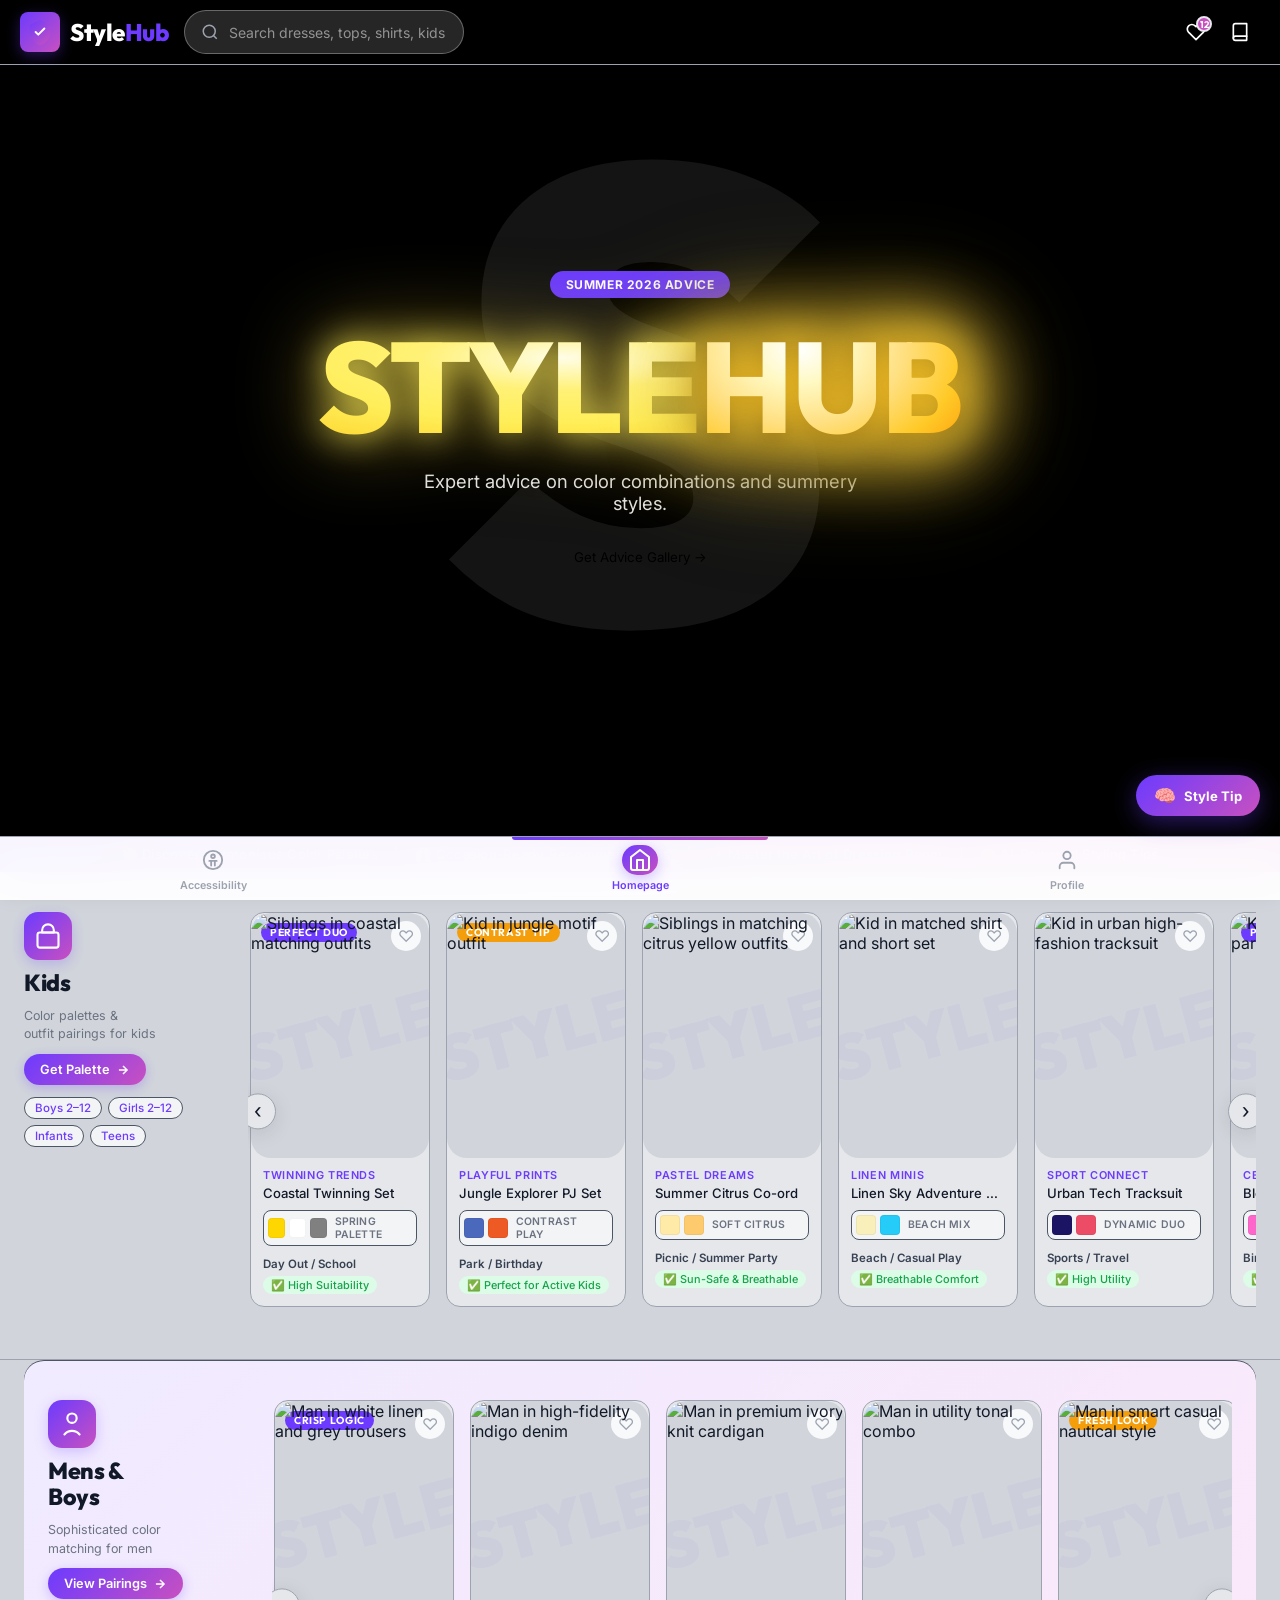
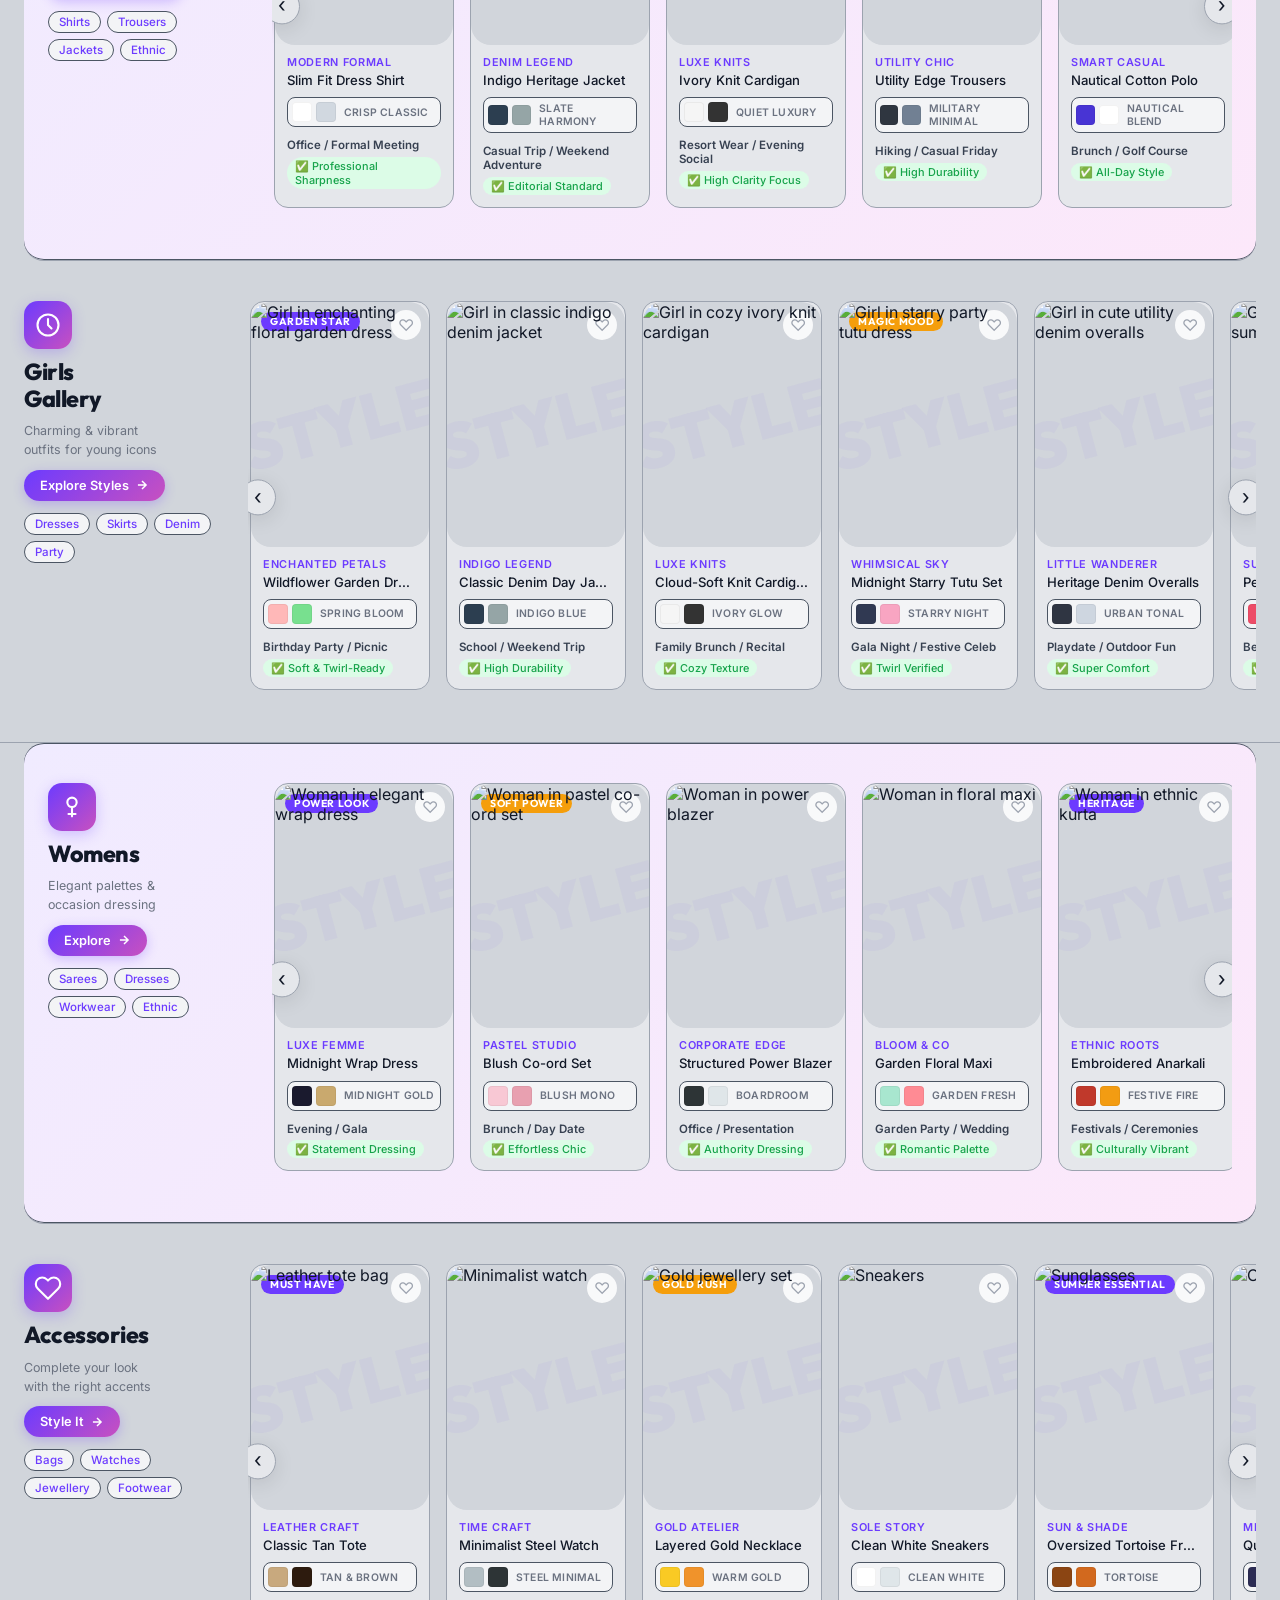
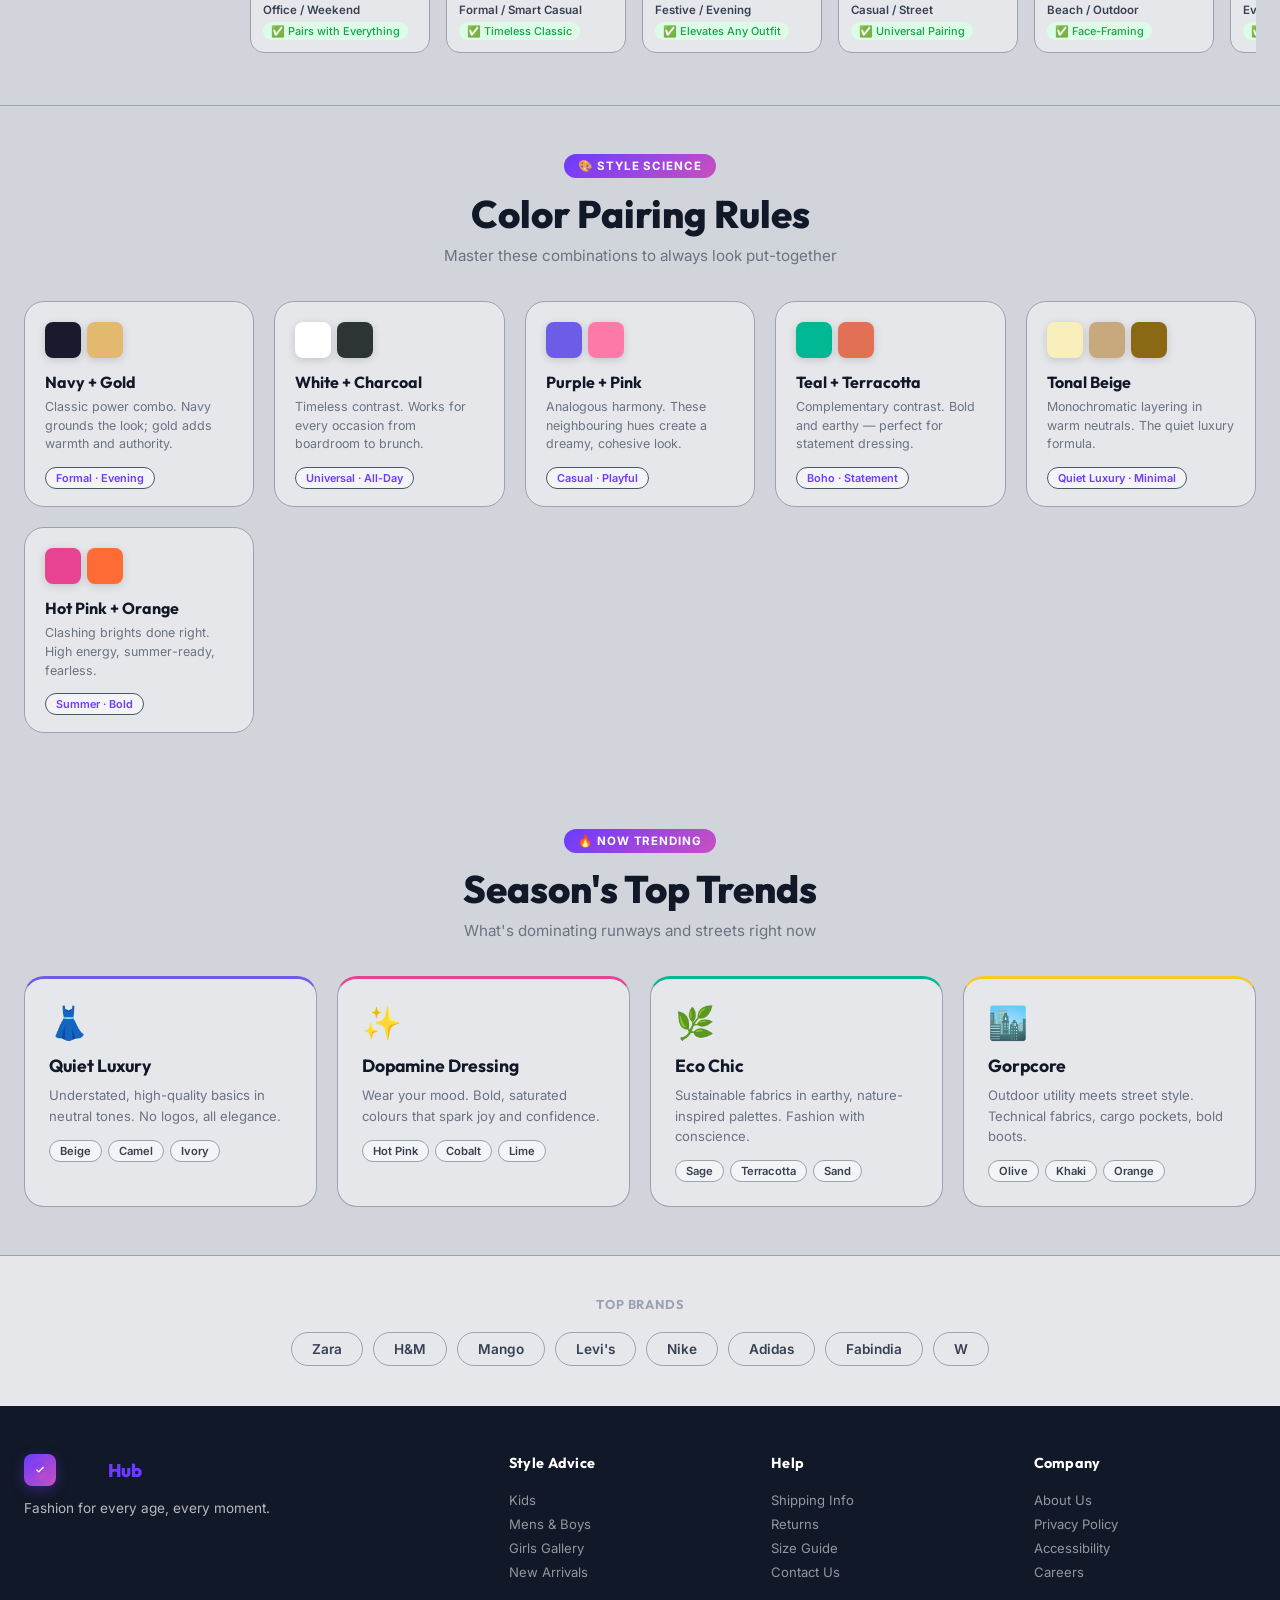
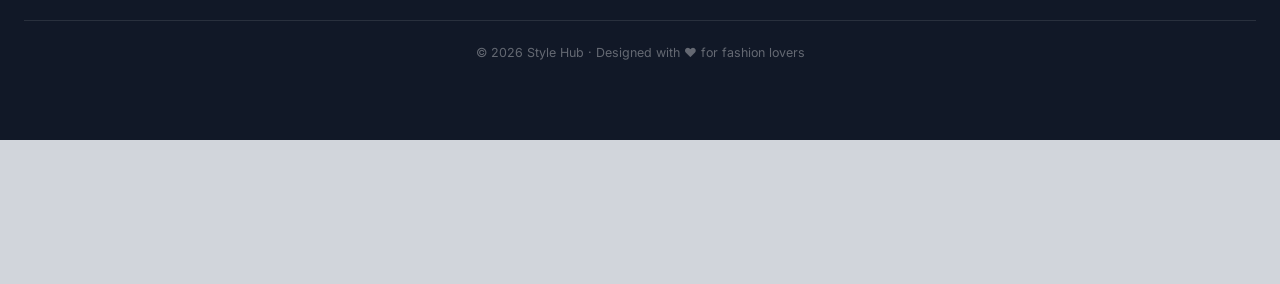
==== index.html @ 870b510b "🚀 StyleHub — Aavishkar 2026 Hackathon Submission" ====
<!DOCTYPE html>
<html lang="en">

<head>
  <meta charset="UTF-8" />
  <meta name="viewport" content="width=device-width, initial-scale=1.0" />
  <title>Style Hub — Your AI Fashion Stylist</title>
  <meta name="description"
    content="Get expert fashion advice on color combinations and outfit suitability for every occasion. Master your style with Style Hub." />
  <link rel="preconnect" href="https://fonts.googleapis.com" />
  <link rel="preconnect" href="https://fonts.gstatic.com" crossorigin />
  <link
    href="https://fonts.googleapis.com/css2?family=Outfit:wght@300;400;500;600;700;800&family=Inter:wght@300;400;500;600&family=Playfair+Display:ital,wght@0,700;0,900;1,700&family=Roboto:wght@400;700;900&display=swap"
    rel="stylesheet" />
  <link rel="stylesheet" href="style.css" />
</head>

<body>
  <!-- ══════════════════ SPLASH SCREEN ══════════════════ -->
  <div id="splash-screen">
    <!-- Particle canvas -->
    <canvas id="splash-canvas"></canvas>

    <!-- Ambient orbs -->
    <div class="splash-orb splash-orb-1"></div>
    <div class="splash-orb splash-orb-2"></div>
    <div class="splash-orb splash-orb-3"></div>

    <!-- Horizontal light streak -->
    <div class="splash-streak"></div>

    <!-- Core content -->
    <div class="splash-content">
      <!-- Logo word mark — bubble letters -->
      <div class="splash-logo-wrap" id="splash-logo-wrap">
        <h1 class="splash-logo-text">
          <span class="bubble-letter bl-s">s</span><span class="bubble-letter bl-t">t</span><span class="bubble-letter bl-y">y</span><span class="bubble-letter bl-l">l</span><span class="bubble-letter bl-e">e</span><span class="bubble-gap"></span><span class="bubble-letter bl-h">h</span><span class="bubble-letter bl-u">u</span><span class="bubble-letter bl-b2">b</span>
        </h1>
      </div>

      <!-- Divider line -->
      <div class="splash-divider" id="splash-divider"></div>

      <!-- Tagline -->
      <p class="splash-tagline" id="splash-tagline">Your AI Fashion Stylist</p>
    </div>

    <!-- Bottom progress bar -->
    <div class="splash-progress"><div class="splash-progress-fill" id="splash-progress-fill"></div></div>
  </div>

  <!-- ══════════════════ AUTH SCREEN ══════════════════ -->
  <div id="auth-screen">
    <div class="auth-bg-orb auth-orb-1"></div>
    <div class="auth-bg-orb auth-orb-2"></div>
    <div class="auth-card">
      <div class="auth-logo">
        <div class="logo-icon">
          <svg width="22" height="22" viewBox="0 0 32 32" fill="none">
            <path d="M16 2L4 8v8c0 7 5.2 13.5 12 15.5C22.8 29.5 28 23 28 16V8L16 2z" fill="url(#authLogoGrad)"/>
            <path d="M11 16l3 3 7-7" stroke="#fff" stroke-width="2.2" stroke-linecap="round" stroke-linejoin="round"/>
            <defs>
              <linearGradient id="authLogoGrad" x1="4" y1="2" x2="28" y2="30" gradientUnits="userSpaceOnUse">
                <stop stop-color="#6C3BFF"/><stop offset="1" stop-color="#C850C0"/>
              </linearGradient>
            </defs>
          </svg>
        </div>
        <span class="logo-text">Style<span class="logo-accent">Hub</span></span>
      </div>
      <p class="auth-sub">Your AI Fashion Stylist</p>

      <!-- Tabs -->
      <div class="auth-tabs">
        <button class="auth-tab active" id="tab-login" onclick="switchAuthTab('login')">Login</button>
        <button class="auth-tab" id="tab-signup" onclick="switchAuthTab('signup')">Sign Up</button>
      </div>

      <!-- Login Form -->
      <form class="auth-form" id="form-login" onsubmit="handleLogin(event)">
        <div class="auth-field">
          <label>Email</label>
          <input type="email" id="login-email" placeholder="you@example.com" required autocomplete="email"/>
        </div>
        <div class="auth-field">
          <label>Password</label>
          <input type="password" id="login-password" placeholder="••••••••" required autocomplete="current-password"/>
        </div>
        <p class="auth-error" id="login-error"></p>
        <button type="submit" class="auth-btn">Login</button>
      </form>

      <!-- Sign Up Form -->
      <form class="auth-form auth-form-hidden" id="form-signup" onsubmit="handleSignup(event)">
        <div class="auth-field">
          <label>Name</label>
          <input type="text" id="signup-name" placeholder="Your name" required autocomplete="name"/>
        </div>
        <div class="auth-field">
          <label>Email</label>
          <input type="email" id="signup-email" placeholder="you@example.com" required autocomplete="email"/>
        </div>
        <div class="auth-field">
          <label>Password</label>
          <input type="password" id="signup-password" placeholder="Min 6 characters" required autocomplete="new-password"/>
        </div>
        <p class="auth-error" id="signup-error"></p>
        <button type="submit" class="auth-btn">Create Account</button>
      </form>
    </div>
  </div>

  <!-- ══════════════════ HEADER ══════════════════ -->
  <header class="header" id="header">
    <div class="header-inner">

      <!-- Logo -->
      <a href="#" class="logo" id="logo-link">
        <div class="logo-icon">
          <svg width="28" height="28" viewBox="0 0 32 32" fill="none">
            <path d="M16 2L4 8v8c0 7 5.2 13.5 12 15.5C22.8 29.5 28 23 28 16V8L16 2z" fill="url(#logoGrad)" />
            <path d="M11 16l3 3 7-7" stroke="#fff" stroke-width="2.2" stroke-linecap="round" stroke-linejoin="round" />
            <defs>
              <linearGradient id="logoGrad" x1="4" y1="2" x2="28" y2="30" gradientUnits="userSpaceOnUse">
                <stop stop-color="#6C3BFF" />
                <stop offset="1" stop-color="#C850C0" />
              </linearGradient>
            </defs>
          </svg>
        </div>
        <span class="logo-text">Style<span class="logo-accent">Hub</span></span>
      </a>

      <!-- Search Bar -->
      <div class="search-wrap" id="search-wrap">
        <div class="search-bar">
          <svg class="search-icon" width="18" height="18" viewBox="0 0 24 24" fill="none" stroke="currentColor"
            stroke-width="2">
            <circle cx="11" cy="11" r="8" />
            <path d="M21 21l-4.35-4.35" />
          </svg>
          <input type="text" id="search-input" class="search-input"
            placeholder="Search dresses, tops, shirts, kids wear…" autocomplete="off" />
          <button class="search-clear" id="search-clear" aria-label="Clear search">×</button>
        </div>
      </div>

      <!-- Header Right Actions -->
      <div class="header-actions">
        <button class="action-btn" aria-label="Saved Styles" title="Saved Styles">
          <svg width="20" height="20" viewBox="0 0 24 24" fill="none" stroke="currentColor" stroke-width="2"
            stroke-linecap="round" stroke-linejoin="round">
            <path
              d="M20.84 4.61a5.5 5.5 0 00-7.78 0L12 5.67l-1.06-1.06a5.5 5.5 0 00-7.78 7.78l1.06 1.06L12 21.23l7.78-7.78 1.06-1.06a5.5 5.5 0 000-7.78z" />
          </svg>
          <span class="badge">12</span>
        </button>
        <button class="action-btn" aria-label="Style Guide" title="Style Guide">
          <svg width="20" height="20" viewBox="0 0 24 24" fill="none" stroke="currentColor" stroke-width="2"
            stroke-linecap="round" stroke-linejoin="round">
            <path d="M4 19.5A2.5 2.5 0 0 1 6.5 17H20" />
            <path d="M6.5 2H20v20H6.5A2.5 2.5 0 0 1 4 19.5v-15A2.5 2.5 0 0 1 6.5 2z" />
          </svg>
        </button>
        <button class="hamburger" id="hamburger" aria-label="Menu">
          <span></span><span></span><span></span>
        </button>
      </div>
    </div>

    <!-- Mobile Menu -->
    <nav class="mobile-menu" id="mobile-menu">
      <!-- Nav items removed per request -->
    </nav>

    <!-- Desktop Nav -->
    <nav class="desktop-nav">
    </nav>
  </header>

  <!-- ══════════════════ MAIN ══════════════════ -->
  <main class="main">

    <!-- ─── SUMMER VIBE HERO (IMAGE + OVERLAY TYPOGRAPHY) ─── -->
    <section class="hero-summer">
      <div class="hero-summer-bg"></div>
      <div class="hero-alphabet-overlay">S</div>

      <div class="hero-summer-content">
        <span class="hero-tag-summer">Summer 2026 Advice</span>
        <h1 class="hero-title">STYLE<span class="hero-title-hub">HUB</span></h1>
        <p class="hero-sub">Expert advice on color combinations and summery styles.</p>
        <div class="hero-btns-centered">
          <button class="btn-primary"
            onclick="document.getElementById('kids-row').scrollIntoView({behavior:'smooth'})">Get Advice</button>
          <button class="btn-outline"
            onclick="document.getElementById('womens-row').scrollIntoView({behavior:'smooth'})">Gallery →</button>
        </div>
      </div>
    </section>

    <!-- ─── PROMO STRIP ─── -->
    <div class="promo-strip">
      <span>🎨 Discover Harmonious Color Palettes</span>
      <span class="strip-sep">|</span>
      <span>👔 Occasion-Ready Recommendations</span>
      <span class="strip-sep">|</span>
      <span>✨ Master the Art of Dressing Room</span>
      <span class="strip-sep">|</span>
      <span>🧠 AI-Powered Styling Tips</span>
    </div>

    <!-- ══════════════════════════════════════
         ROW 1 — KIDS
    ═══════════════════════════════════════ -->
    <section class="category-row" id="kids-row">
      <div class="category-label-col">
        <div class="cat-icon">
          <svg width="28" height="28" viewBox="0 0 24 24" fill="none" stroke="currentColor" stroke-width="1.8"
            stroke-linecap="round" stroke-linejoin="round">
            <path d="M12 2a5 5 0 015 5v2H7V7a5 5 0 015-5z" />
            <rect x="3" y="9" width="18" height="13" rx="2" />
          </svg>
        </div>
        <h2 class="cat-name">Kids</h2>
        <p class="cat-desc">Color palettes &amp;<br />outfit pairings for kids</p>
        <button class="cat-cta-btn" id="kids-cat-btn">Get Palette
          <svg width="14" height="14" viewBox="0 0 24 24" fill="none" stroke="currentColor" stroke-width="2.5">
            <path d="M5 12h14M12 5l7 7-7 7" />
          </svg>
        </button>
        <div class="cat-sub-links">
          <span class="sub-chip">Boys 2–12</span>
          <span class="sub-chip">Girls 2–12</span>
          <span class="sub-chip">Infants</span>
          <span class="sub-chip">Teens</span>
        </div>
      </div>

      <div class="product-scroll-wrap">
        <button class="scroll-arrow left" onclick="scrollRow('kids-scroll',-1)" aria-label="Scroll left">‹</button>
        <div class="product-scroll" id="kids-scroll">

          <article class="product-card">
            <div class="prod-img-wrap ken-burns">
              <img src="https://www.sheknows.com/wp-content/uploads/2023/09/Screen-Shot-2023-09-21-at-2.42.38-PM.png?w=1440"
                alt="Siblings in coastal matching outfits" loading="lazy" />
              <span class="prod-tag new">Perfect Duo</span>
              <button class="prod-wish" aria-label="Add to wishlist">♡</button>
            </div>
            <div class="prod-info">
              <p class="prod-brand">Twinning Trends</p>
              <p class="prod-name">Coastal Twinning Set</p>
              <div class="prod-styling">
                <div class="palette-mood">
                  <span class="color-block" style="background: #FFD700;"></span>
                  <span class="color-block" style="background: #FFFFFF;"></span>
                  <span class="color-block" style="background: #808080;"></span>
                  <span class="palette-label">Spring Palette</span>
                </div>
                <p class="style-occasion">Day Out / School</p>
                <div class="style-suitability">✅ High Suitability</div>
              </div>
            </div>
          </article>

          <article class="product-card">
            <div class="prod-img-wrap ken-burns">
              <img src="https://www.fancydresswale.com/cdn/shop/products/Newborn-Toddler-Kids-Monkey-Printed-Baby-Boys-Clothing-Set-Long-Sleeve-Tops-Pants-Little-Kids-All-season-Outfits_-Brown-fancydresswale.com-53415029.jpg?v=1753687562"
                alt="Kid in jungle motif outfit" loading="lazy" />
              <span class="prod-tag trending">Contrast Tip</span>
              <button class="prod-wish" aria-label="Add to wishlist">♡</button>
            </div>
            <div class="prod-info">
              <p class="prod-brand">Playful Prints</p>
              <p class="prod-name">Jungle Explorer PJ Set</p>
              <div class="prod-styling">
                <div class="palette-mood">
                  <span class="color-block" style="background: #4A69BD;"></span>
                  <span class="color-block" style="background: #EE5A24;"></span>
                  <span class="palette-label">Contrast Play</span>
                </div>
                <p class="style-occasion">Park / Birthday</p>
                <div class="style-suitability">✅ Perfect for Active Kids</div>
              </div>
            </div>
          </article>

          <article class="product-card">
            <div class="prod-img-wrap ken-burns">
              <img src="https://images.unsplash.com/photo-1621454523226-eb4f39255651?w=800&q=80"
                alt="Siblings in matching citrus yellow outfits" loading="lazy" />
              <button class="prod-wish" aria-label="Add to wishlist">♡</button>
            </div>
            <div class="prod-info">
              <p class="prod-brand">Pastel Dreams</p>
              <p class="prod-name">Summer Citrus Co-ord</p>
              <div class="prod-styling">
                <div class="palette-mood">
                  <span class="color-block" style="background: #FFEAA7;"></span>
                  <span class="color-block" style="background: #FDCB6E;"></span>
                  <span class="palette-label">Soft Citrus</span>
                </div>
                <p class="style-occasion">Picnic / Summer Party</p>
                <div class="style-suitability">✅ Sun-Safe & Breathable</div>
              </div>
            </div>
          </article>

          <article class="product-card">
            <div class="prod-img-wrap ken-burns">
              <img src="https://encrypted-tbn0.gstatic.com/images?q=tbn:ANd9GcSGRY42jsZh0AoTqmy7X_6IUG_DXR3Z_S-mxw&s"
                alt="Kid in matched shirt and short set" loading="lazy" />
              <button class="prod-wish" aria-label="Add to wishlist">♡</button>
            </div>
            <div class="prod-info">
              <p class="prod-brand">Linen Minis</p>
              <p class="prod-name">Linen Sky Adventure Set</p>
              <div class="prod-styling">
                <div class="palette-mood">
                  <span class="color-block" style="background: #F8EFBA;"></span>
                  <span class="color-block" style="background: #25CCF7;"></span>
                  <span class="palette-label">Beach Mix</span>
                </div>
                <p class="style-occasion">Beach / Casual Play</p>
                <div class="style-suitability">✅ Breathable Comfort</div>
              </div>
            </div>
          </article>

          <article class="product-card">
            <div class="prod-img-wrap ken-burns">
              <img src="https://encrypted-tbn0.gstatic.com/images?q=tbn:ANd9GcRWPomUWhmBD7MCyxGW8ry_BBJBehf5or08Zg&s"
                alt="Kid in urban high-fashion tracksuit" loading="lazy" />
              <button class="prod-wish" aria-label="Add to wishlist">♡</button>
            </div>
            <div class="prod-info">
              <p class="prod-brand">Sport Connect</p>
              <p class="prod-name">Urban Tech Tracksuit</p>
              <div class="prod-styling">
                <div class="palette-mood">
                  <span class="color-block" style="background: #1B1464;"></span>
                  <span class="color-block" style="background: #ED4C67;"></span>
                  <span class="palette-label">Dynamic Duo</span>
                </div>
                <p class="style-occasion">Sports / Travel</p>
                <div class="style-suitability">✅ High Utility</div>
              </div>
            </div>
          </article>

          <article class="product-card">
            <div class="prod-img-wrap ken-burns">
              <img src="https://images.unsplash.com/photo-1518831959646-742c3a14ebf7?w=400&q=80"
                alt="Kid in fancy pink party dress" loading="lazy" />
              <span class="prod-tag new">Palette Belle</span>
              <button class="prod-wish" aria-label="Add to wishlist">♡</button>
            </div>
            <div class="prod-info">
              <p class="prod-brand">Celebration Sets</p>
              <p class="prod-name">Blossom Gala Festive Set</p>
              <div class="prod-styling">
                <div class="palette-mood">
                  <span class="color-block" style="background: #FF66CC;"></span>
                  <span class="color-block" style="background: #FFCCFF;"></span>
                  <span class="palette-label">Fairy Tone</span>
                </div>
                <p class="style-occasion">Birthday Party</p>
                <div class="style-suitability">✅ Elegant Choice</div>
              </div>
            </div>
          </article>

        </div>
        <button class="scroll-arrow right" onclick="scrollRow('kids-scroll',1)" aria-label="Scroll right">›</button>
      </div>
    </section>

    <!-- ══════════════════════════════════════
         ROW 2 — MENS & BOYS
    ═══════════════════════════════════════ -->
    <section class="category-row alt-row" id="mens-row">
      <div class="category-label-col">
        <div class="cat-icon">
          <svg width="28" height="28" viewBox="0 0 24 24" fill="none" stroke="currentColor" stroke-width="1.8"
            stroke-linecap="round" stroke-linejoin="round">
            <circle cx="12" cy="7" r="4" />
            <path d="M5.5 21a8.38 8.38 0 0113 0" />
          </svg>
        </div>
        <h2 class="cat-name">Mens &amp;<br />Boys</h2>
        <p class="cat-desc">Sophisticated color<br />matching for men</p>
        <button class="cat-cta-btn" id="mens-cat-btn">View Pairings
          <svg width="14" height="14" viewBox="0 0 24 24" fill="none" stroke="currentColor" stroke-width="2.5">
            <path d="M5 12h14M12 5l7 7-7 7" />
          </svg>
        </button>
        <div class="cat-sub-links">
          <span class="sub-chip">Shirts</span>
          <span class="sub-chip">Trousers</span>
          <span class="sub-chip">Jackets</span>
          <span class="sub-chip">Ethnic</span>
        </div>
      </div>

      <div class="product-scroll-wrap">
        <button class="scroll-arrow left" onclick="scrollRow('mens-scroll',-1)" aria-label="Scroll left">‹</button>
        <div class="product-scroll" id="mens-scroll">

          <article class="product-card">
            <div class="prod-img-wrap ken-burns">
              <img src="https://images.unsplash.com/photo-1488161628813-04466f872be2?w=400&q=80"
                alt="Man in white linen and grey trousers" loading="lazy" />
              <span class="prod-tag new">Crisp Logic</span>
              <button class="prod-wish" aria-label="Add to wishlist">♡</button>
            </div>
            <div class="prod-info">
              <p class="prod-brand">Modern Formal</p>
              <p class="prod-name">Slim Fit Dress Shirt</p>
              <div class="prod-styling">
                <div class="palette-mood">
                  <span class="color-block" style="background: #FFFFFF;"></span>
                  <span class="color-block" style="background: #D1D8E0;"></span>
                  <span class="palette-label">Crisp Classic</span>
                </div>
                <p class="style-occasion">Office / Formal Meeting</p>
                <div class="style-suitability">✅ Professional Sharpness</div>
              </div>
            </div>
          </article>

          <article class="product-card">
            <div class="prod-img-wrap ken-burns">
              <img src="https://images.unsplash.com/photo-1516259762381-22954d7d3ad2?w=800&q=80"
                alt="Man in high-fidelity indigo denim" loading="lazy" />
              <button class="prod-wish" aria-label="Add to wishlist">♡</button>
            </div>
            <div class="prod-info">
              <p class="prod-brand">Denim Legend</p>
              <p class="prod-name">Indigo Heritage Jacket</p>
              <div class="prod-styling">
                <div class="palette-mood">
                  <span class="color-block" style="background: #2C3E50;"></span>
                  <span class="color-block" style="background: #95A5A6;"></span>
                  <span class="palette-label">Slate Harmony</span>
                </div>
                <p class="style-occasion">Casual Trip / Weekend Adventure</p>
                <div class="style-suitability">✅ Editorial Standard</div>
              </div>
            </div>
          </article>

          <article class="product-card">
            <div class="prod-img-wrap ken-burns">
              <img src="https://images.unsplash.com/photo-1617137984095-74e4e5e3613f?w=800&q=80"
                alt="Man in premium ivory knit cardigan" loading="lazy" />
              <button class="prod-wish" aria-label="Add to wishlist">♡</button>
            </div>
            <div class="prod-info">
              <p class="prod-brand">Luxe Knits</p>
              <p class="prod-name">Ivory Knit Cardigan</p>
              <div class="prod-styling">
                <div class="palette-mood">
                  <span class="color-block" style="background: #F5F5F5;"></span>
                  <span class="color-block" style="background: #333333;"></span>
                  <span class="palette-label">Quiet Luxury</span>
                </div>
                <p class="style-occasion">Resort Wear / Evening Social</p>
                <div class="style-suitability">✅ High Clarity Focus</div>
              </div>
            </div>
          </article>

          <article class="product-card">
            <div class="prod-img-wrap ken-burns">
              <img src="https://images.unsplash.com/photo-1552374196-1ab2a1c593e8?w=800&q=80"
                alt="Man in utility tonal combo" loading="lazy" />
              <button class="prod-wish" aria-label="Add to wishlist">♡</button>
            </div>
            <div class="prod-info">
              <p class="prod-brand">Utility Chic</p>
              <p class="prod-name">Utility Edge Trousers</p>
              <div class="prod-styling">
                <div class="palette-mood">
                  <span class="color-block" style="background: #2F3640;"></span>
                  <span class="color-block" style="background: #718093;"></span>
                  <span class="palette-label">Military Minimal</span>
                </div>
                <p class="style-occasion">Hiking / Casual Friday</p>
                <div class="style-suitability">✅ High Durability</div>
              </div>
            </div>
          </article>

          <article class="product-card">
            <div class="prod-img-wrap ken-burns">
              <img src="https://images.unsplash.com/photo-1506634572416-48cdfe530110?w=800&q=80"
                alt="Man in smart casual nautical style" loading="lazy" />
              <span class="prod-tag trending">Fresh Look</span>
              <button class="prod-wish" aria-label="Add to wishlist">♡</button>
            </div>
            <div class="prod-info">
              <p class="prod-brand">Smart Casual</p>
              <p class="prod-name">Nautical Cotton Polo</p>
              <div class="prod-styling">
                <div class="palette-mood">
                  <span class="color-block" style="background: #4834D4;"></span>
                  <span class="color-block" style="background: #FFFFFF;"></span>
                  <span class="palette-label">Nautical Blend</span>
                </div>
                <p class="style-occasion">Brunch / Golf Course</p>
                <div class="style-suitability">✅ All-Day Style</div>
              </div>
            </div>
          </article>

          <article class="product-card">
            <div class="prod-img-wrap ken-burns">
              <img src="https://images.unsplash.com/photo-1589310243389-96a5483213a8?w=800&q=80"
                alt="Man in ethnic heritage palette" loading="lazy" />
              <span class="prod-tag new">Heritage Fire</span>
              <button class="prod-wish" aria-label="Add to wishlist">♡</button>
            </div>
            <div class="prod-info">
              <p class="prod-brand">Heritage Style</p>
              <p class="prod-name">Heritage Mandarin Kurta</p>
              <div class="prod-styling">
                <div class="palette-mood">
                  <span class="color-block" style="background: #FFBE76;"></span>
                  <span class="color-block" style="background: #EA2027;"></span>
                  <span class="palette-label">Ethnic Fire</span>
                </div>
                <p class="style-occasion">Traditional Ceremony / Festivals</p>
                <div class="style-suitability">✅ Culturally Rich</div>
              </div>
            </div>
          </article>

        </div>
        <button class="scroll-arrow right" onclick="scrollRow('mens-scroll',1)" aria-label="Scroll right">›</button>
      </div>
    </section>

    <!-- ══════════════════════════════════════
         ROW 3 — GIRLS & WOMENS
    ═══════════════════════════════════════ -->
    <section class="category-row" id="girls-row">
      <div class="category-label-col">
        <div class="cat-icon">
          <svg width="28" height="28" viewBox="0 0 24 24" fill="none" stroke="currentColor" stroke-width="1.8"
            stroke-linecap="round" stroke-linejoin="round">
            <path d="M12 21a9 9 0 100-18 9 9 0 000 18z" />
            <path d="M12 7v5l3 3" />
          </svg>
        </div>
        <h2 class="cat-name">Girls<br />Gallery</h2>
        <p class="cat-desc">Charming &amp; vibrant<br />outfits for young icons</p>
        <button class="cat-cta-btn" id="girls-cat-btn">Explore Styles
          <svg width="14" height="14" viewBox="0 0 24 24" fill="none" stroke="currentColor" stroke-width="2.5">
            <path d="M5 12h14M12 5l7 7-7 7" />
          </svg>
        </button>
        <div class="cat-sub-links">
          <span class="sub-chip">Dresses</span>
          <span class="sub-chip">Skirts</span>
          <span class="sub-chip">Denim</span>
          <span class="sub-chip">Party</span>
        </div>
      </div>

      <div class="product-scroll-wrap">
        <button class="scroll-arrow left" onclick="scrollRow('girls-scroll',-1)" aria-label="Scroll left">‹</button>
        <div class="product-scroll" id="girls-scroll">

          <article class="product-card">
            <div class="prod-img-wrap ken-burns">
              <img src="https://images.unsplash.com/photo-1518831959646-742c3a14ebf7?w=800&q=80"
                alt="Girl in enchanting floral garden dress" loading="lazy" />
              <span class="prod-tag new">Garden Star</span>
              <button class="prod-wish" aria-label="Add to wishlist">♡</button>
            </div>
            <div class="prod-info">
              <p class="prod-brand">Enchanted Petals</p>
              <p class="prod-name">Wildflower Garden Dress</p>
              <div class="prod-styling">
                <div class="palette-mood">
                  <span class="color-block" style="background: #FFB8B8;"></span>
                  <span class="color-block" style="background: #78E08F;"></span>
                  <span class="palette-label">Spring Bloom</span>
                </div>
                <p class="style-occasion">Birthday Party / Picnic</p>
                <div class="style-suitability">✅ Soft & Twirl-Ready</div>
              </div>
            </div>
          </article>

          <article class="product-card">
            <div class="prod-img-wrap ken-burns">
              <img src="https://images.unsplash.com/photo-1471286174890-9c112ffca5b4?w=800&q=80"
                alt="Girl in classic indigo denim jacket" loading="lazy" />
              <button class="prod-wish" aria-label="Add to wishlist">♡</button>
            </div>
            <div class="prod-info">
              <p class="prod-brand">Indigo Legend</p>
              <p class="prod-name">Classic Denim Day Jacket</p>
              <div class="prod-styling">
                <div class="palette-mood">
                  <span class="color-block" style="background: #2C3E50;"></span>
                  <span class="color-block" style="background: #95A5A6;"></span>
                  <span class="palette-label">Indigo Blue</span>
                </div>
                <p class="style-occasion">School / Weekend Trip</p>
                <div class="style-suitability">✅ High Durability</div>
              </div>
            </div>
          </article>

          <article class="product-card">
            <div class="prod-img-wrap ken-burns">
              <img src="https://images.unsplash.com/photo-1515255384510-33005a96851f?w=800&q=80"
                alt="Girl in cozy ivory knit cardigan" loading="lazy" />
              <button class="prod-wish" aria-label="Add to wishlist">♡</button>
            </div>
            <div class="prod-info">
              <p class="prod-brand">Luxe Knits</p>
              <p class="prod-name">Cloud-Soft Knit Cardigan</p>
              <div class="prod-styling">
                <div class="palette-mood">
                  <span class="color-block" style="background: #F5F5F5;"></span>
                  <span class="color-block" style="background: #333333;"></span>
                  <span class="palette-label">Ivory Glow</span>
                </div>
                <p class="style-occasion">Family Brunch / Recital</p>
                <div class="style-suitability">✅ Cozy Texture</div>
              </div>
            </div>
          </article>

          <article class="product-card">
            <div class="prod-img-wrap ken-burns">
              <img src="https://images.unsplash.com/photo-1542385151-efd9000785a0?w=800&q=80"
                alt="Girl in starry party tutu dress" loading="lazy" />
              <span class="prod-tag trending">Magic Mood</span>
              <button class="prod-wish" aria-label="Add to wishlist">♡</button>
            </div>
            <div class="prod-info">
              <p class="prod-brand">Whimsical Sky</p>
              <p class="prod-name">Midnight Starry Tutu Set</p>
              <div class="prod-styling">
                <div class="palette-mood">
                  <span class="color-block" style="background: #303952;"></span>
                  <span class="color-block" style="background: #f8a5c2;"></span>
                  <span class="palette-label">Starry Night</span>
                </div>
                <p class="style-occasion">Gala Night / Festive Celeb</p>
                <div class="style-suitability">✅ Twirl Verified</div>
              </div>
            </div>
          </article>

          <article class="product-card">
            <div class="prod-img-wrap ken-burns">
              <img src="https://images.unsplash.com/photo-1503944583220-79d8926ad5e2?w=800&q=80"
                alt="Girl in cute utility denim overalls" loading="lazy" />
              <button class="prod-wish" aria-label="Add to wishlist">♡</button>
            </div>
            <div class="prod-info">
              <p class="prod-brand">Little Wanderer</p>
              <p class="prod-name">Heritage Denim Overalls</p>
              <div class="prod-styling">
                <div class="palette-mood">
                  <span class="color-block" style="background: #2f3542;"></span>
                  <span class="color-block" style="background: #ced6e0;"></span>
                  <span class="palette-label">Urban Tonal</span>
                </div>
                <p class="style-occasion">Playdate / Outdoor Fun</p>
                <div class="style-suitability">✅ Super Comfort</div>
              </div>
            </div>
          </article>

          <article class="product-card">
            <div class="prod-img-wrap ken-burns">
              <img src="https://images.unsplash.com/photo-1596462502278-27bfdc403348?w=800&q=80"
                alt="Girl in vibrant summer sunsuit" loading="lazy" />
              <button class="prod-wish" aria-label="Add to wishlist">♡</button>
            </div>
            <div class="prod-info">
              <p class="prod-brand">Summer Vibes</p>
              <p class="prod-name">Petal Pink Summer Duo</p>
              <div class="prod-styling">
                <div class="palette-mood">
                  <span class="color-block" style="background: #ED4C67;"></span>
                  <span class="color-block" style="background: #FFC312;"></span>
                  <span class="palette-label">Sunny Play</span>
                </div>
                <p class="style-occasion">Beach Trip / Summer Party</p>
                <div class="style-suitability">✅ Breathable Fabric</div>
              </div>
            </div>
          </article>

        </div>
        <button class="scroll-arrow right" onclick="scrollRow('girls-scroll',1)" aria-label="Scroll right">›</button>
      </div>
    </section>

    <!-- ══════════════════════════════════════
         ROW 4 — WOMENS
    ═══════════════════════════════════════ -->
    <section class="category-row alt-row" id="womens-row">
      <div class="category-label-col">
        <div class="cat-icon">
          <svg width="28" height="28" viewBox="0 0 24 24" fill="none" stroke="currentColor" stroke-width="1.8" stroke-linecap="round" stroke-linejoin="round">
            <circle cx="12" cy="8" r="4"/><path d="M12 12v8M9 18h6"/>
          </svg>
        </div>
        <h2 class="cat-name">Womens</h2>
        <p class="cat-desc">Elegant palettes &amp;<br />occasion dressing</p>
        <button class="cat-cta-btn" id="womens-cat-btn">Explore
          <svg width="14" height="14" viewBox="0 0 24 24" fill="none" stroke="currentColor" stroke-width="2.5"><path d="M5 12h14M12 5l7 7-7 7"/></svg>
        </button>
        <div class="cat-sub-links">
          <span class="sub-chip">Sarees</span>
          <span class="sub-chip">Dresses</span>
          <span class="sub-chip">Workwear</span>
          <span class="sub-chip">Ethnic</span>
        </div>
      </div>
      <div class="product-scroll-wrap">
        <button class="scroll-arrow left" onclick="scrollRow('womens-scroll',-1)">‹</button>
        <div class="product-scroll" id="womens-scroll">
          <article class="product-card">
            <div class="prod-img-wrap ken-burns">
              <img src="https://images.unsplash.com/photo-1515886657613-9f3515b0c78f?w=800&q=80" alt="Woman in elegant wrap dress" loading="lazy"/>
              <span class="prod-tag new">Power Look</span>
              <button class="prod-wish" aria-label="Add to wishlist">♡</button>
            </div>
            <div class="prod-info">
              <p class="prod-brand">Luxe Femme</p>
              <p class="prod-name">Midnight Wrap Dress</p>
              <div class="prod-styling">
                <div class="palette-mood">
                  <span class="color-block" style="background:#1a1a2e"></span>
                  <span class="color-block" style="background:#c9a96e"></span>
                  <span class="palette-label">Midnight Gold</span>
                </div>
                <p class="style-occasion">Evening / Gala</p>
                <div class="style-suitability">✅ Statement Dressing</div>
              </div>
            </div>
          </article>
          <article class="product-card">
            <div class="prod-img-wrap ken-burns">
              <img src="https://images.unsplash.com/photo-1469334031218-e382a71b716b?w=800&q=80" alt="Woman in pastel co-ord set" loading="lazy"/>
              <span class="prod-tag trending">Soft Power</span>
              <button class="prod-wish" aria-label="Add to wishlist">♡</button>
            </div>
            <div class="prod-info">
              <p class="prod-brand">Pastel Studio</p>
              <p class="prod-name">Blush Co-ord Set</p>
              <div class="prod-styling">
                <div class="palette-mood">
                  <span class="color-block" style="background:#f8c8d4"></span>
                  <span class="color-block" style="background:#e8a0b0"></span>
                  <span class="palette-label">Blush Mono</span>
                </div>
                <p class="style-occasion">Brunch / Day Date</p>
                <div class="style-suitability">✅ Effortless Chic</div>
              </div>
            </div>
          </article>
          <article class="product-card">
            <div class="prod-img-wrap ken-burns">
              <img src="https://images.unsplash.com/photo-1483985988355-763728e1935b?w=800&q=80" alt="Woman in power blazer" loading="lazy"/>
              <button class="prod-wish" aria-label="Add to wishlist">♡</button>
            </div>
            <div class="prod-info">
              <p class="prod-brand">Corporate Edge</p>
              <p class="prod-name">Structured Power Blazer</p>
              <div class="prod-styling">
                <div class="palette-mood">
                  <span class="color-block" style="background:#2d3436"></span>
                  <span class="color-block" style="background:#dfe6e9"></span>
                  <span class="palette-label">Boardroom</span>
                </div>
                <p class="style-occasion">Office / Presentation</p>
                <div class="style-suitability">✅ Authority Dressing</div>
              </div>
            </div>
          </article>
          <article class="product-card">
            <div class="prod-img-wrap ken-burns">
              <img src="https://images.unsplash.com/photo-1496747611176-843222e1e57c?w=800&q=80" alt="Woman in floral maxi" loading="lazy"/>
              <button class="prod-wish" aria-label="Add to wishlist">♡</button>
            </div>
            <div class="prod-info">
              <p class="prod-brand">Bloom & Co</p>
              <p class="prod-name">Garden Floral Maxi</p>
              <div class="prod-styling">
                <div class="palette-mood">
                  <span class="color-block" style="background:#a8e6cf"></span>
                  <span class="color-block" style="background:#ff8b94"></span>
                  <span class="palette-label">Garden Fresh</span>
                </div>
                <p class="style-occasion">Garden Party / Wedding</p>
                <div class="style-suitability">✅ Romantic Palette</div>
              </div>
            </div>
          </article>
          <article class="product-card">
            <div class="prod-img-wrap ken-burns">
              <img src="https://images.unsplash.com/photo-1434389677669-e08b4cac3105?w=800&q=80" alt="Woman in ethnic kurta" loading="lazy"/>
              <span class="prod-tag new">Heritage</span>
              <button class="prod-wish" aria-label="Add to wishlist">♡</button>
            </div>
            <div class="prod-info">
              <p class="prod-brand">Ethnic Roots</p>
              <p class="prod-name">Embroidered Anarkali</p>
              <div class="prod-styling">
                <div class="palette-mood">
                  <span class="color-block" style="background:#c0392b"></span>
                  <span class="color-block" style="background:#f39c12"></span>
                  <span class="palette-label">Festive Fire</span>
                </div>
                <p class="style-occasion">Festivals / Ceremonies</p>
                <div class="style-suitability">✅ Culturally Vibrant</div>
              </div>
            </div>
          </article>
          <article class="product-card">
            <div class="prod-img-wrap ken-burns">
              <img src="https://images.unsplash.com/photo-1539109136881-3be0616acf4b?w=800&q=80" alt="Woman in street style" loading="lazy"/>
              <span class="prod-tag trending">Street Edit</span>
              <button class="prod-wish" aria-label="Add to wishlist">♡</button>
            </div>
            <div class="prod-info">
              <p class="prod-brand">Urban Muse</p>
              <p class="prod-name">Street Style Cargo Set</p>
              <div class="prod-styling">
                <div class="palette-mood">
                  <span class="color-block" style="background:#636e72"></span>
                  <span class="color-block" style="background:#fdcb6e"></span>
                  <span class="palette-label">Urban Pop</span>
                </div>
                <p class="style-occasion">Casual / Street</p>
                <div class="style-suitability">✅ Bold & Edgy</div>
              </div>
            </div>
          </article>
        </div>
        <button class="scroll-arrow right" onclick="scrollRow('womens-scroll',1)">›</button>
      </div>
    </section>

    <!-- ══════════════════════════════════════
         ROW 5 — ACCESSORIES
    ═══════════════════════════════════════ -->
    <section class="category-row" id="accessories-row">
      <div class="category-label-col">
        <div class="cat-icon">
          <svg width="28" height="28" viewBox="0 0 24 24" fill="none" stroke="currentColor" stroke-width="1.8" stroke-linecap="round" stroke-linejoin="round">
            <path d="M20.84 4.61a5.5 5.5 0 00-7.78 0L12 5.67l-1.06-1.06a5.5 5.5 0 00-7.78 7.78l1.06 1.06L12 21.23l7.78-7.78 1.06-1.06a5.5 5.5 0 000-7.78z"/>
          </svg>
        </div>
        <h2 class="cat-name">Accessories</h2>
        <p class="cat-desc">Complete your look<br />with the right accents</p>
        <button class="cat-cta-btn" id="acc-cat-btn">Style It
          <svg width="14" height="14" viewBox="0 0 24 24" fill="none" stroke="currentColor" stroke-width="2.5"><path d="M5 12h14M12 5l7 7-7 7"/></svg>
        </button>
        <div class="cat-sub-links">
          <span class="sub-chip">Bags</span>
          <span class="sub-chip">Watches</span>
          <span class="sub-chip">Jewellery</span>
          <span class="sub-chip">Footwear</span>
        </div>
      </div>
      <div class="product-scroll-wrap">
        <button class="scroll-arrow left" onclick="scrollRow('acc-scroll',-1)">‹</button>
        <div class="product-scroll" id="acc-scroll">
          <article class="product-card">
            <div class="prod-img-wrap ken-burns">
              <img src="https://images.unsplash.com/photo-1548036328-c9fa89d128fa?w=800&q=80" alt="Leather tote bag" loading="lazy"/>
              <span class="prod-tag new">Must Have</span>
              <button class="prod-wish" aria-label="Add to wishlist">♡</button>
            </div>
            <div class="prod-info">
              <p class="prod-brand">Leather Craft</p>
              <p class="prod-name">Classic Tan Tote</p>
              <div class="prod-styling">
                <div class="palette-mood">
                  <span class="color-block" style="background:#c8a97e"></span>
                  <span class="color-block" style="background:#2d1b0e"></span>
                  <span class="palette-label">Tan & Brown</span>
                </div>
                <p class="style-occasion">Office / Weekend</p>
                <div class="style-suitability">✅ Pairs with Everything</div>
              </div>
            </div>
          </article>
          <article class="product-card">
            <div class="prod-img-wrap ken-burns">
              <img src="https://images.unsplash.com/photo-1523275335684-37898b6baf30?w=800&q=80" alt="Minimalist watch" loading="lazy"/>
              <button class="prod-wish" aria-label="Add to wishlist">♡</button>
            </div>
            <div class="prod-info">
              <p class="prod-brand">Time Craft</p>
              <p class="prod-name">Minimalist Steel Watch</p>
              <div class="prod-styling">
                <div class="palette-mood">
                  <span class="color-block" style="background:#b2bec3"></span>
                  <span class="color-block" style="background:#2d3436"></span>
                  <span class="palette-label">Steel Minimal</span>
                </div>
                <p class="style-occasion">Formal / Smart Casual</p>
                <div class="style-suitability">✅ Timeless Classic</div>
              </div>
            </div>
          </article>
          <article class="product-card">
            <div class="prod-img-wrap ken-burns">
              <img src="https://images.unsplash.com/photo-1515562141207-7a88fb7ce338?w=800&q=80" alt="Gold jewellery set" loading="lazy"/>
              <span class="prod-tag trending">Gold Rush</span>
              <button class="prod-wish" aria-label="Add to wishlist">♡</button>
            </div>
            <div class="prod-info">
              <p class="prod-brand">Gold Atelier</p>
              <p class="prod-name">Layered Gold Necklace</p>
              <div class="prod-styling">
                <div class="palette-mood">
                  <span class="color-block" style="background:#f9ca24"></span>
                  <span class="color-block" style="background:#f0932b"></span>
                  <span class="palette-label">Warm Gold</span>
                </div>
                <p class="style-occasion">Festive / Evening</p>
                <div class="style-suitability">✅ Elevates Any Outfit</div>
              </div>
            </div>
          </article>
          <article class="product-card">
            <div class="prod-img-wrap ken-burns">
              <img src="https://images.unsplash.com/photo-1542291026-7eec264c27ff?w=800&q=80" alt="Sneakers" loading="lazy"/>
              <button class="prod-wish" aria-label="Add to wishlist">♡</button>
            </div>
            <div class="prod-info">
              <p class="prod-brand">Sole Story</p>
              <p class="prod-name">Clean White Sneakers</p>
              <div class="prod-styling">
                <div class="palette-mood">
                  <span class="color-block" style="background:#ffffff"></span>
                  <span class="color-block" style="background:#dfe6e9"></span>
                  <span class="palette-label">Clean White</span>
                </div>
                <p class="style-occasion">Casual / Street</p>
                <div class="style-suitability">✅ Universal Pairing</div>
              </div>
            </div>
          </article>
          <article class="product-card">
            <div class="prod-img-wrap ken-burns">
              <img src="https://images.unsplash.com/photo-1553062407-98eeb64c6a62?w=800&q=80" alt="Sunglasses" loading="lazy"/>
              <span class="prod-tag new">Summer Essential</span>
              <button class="prod-wish" aria-label="Add to wishlist">♡</button>
            </div>
            <div class="prod-info">
              <p class="prod-brand">Sun & Shade</p>
              <p class="prod-name">Oversized Tortoise Frames</p>
              <div class="prod-styling">
                <div class="palette-mood">
                  <span class="color-block" style="background:#8B4513"></span>
                  <span class="color-block" style="background:#D2691E"></span>
                  <span class="palette-label">Tortoise</span>
                </div>
                <p class="style-occasion">Beach / Outdoor</p>
                <div class="style-suitability">✅ Face-Framing</div>
              </div>
            </div>
          </article>
          <article class="product-card">
            <div class="prod-img-wrap ken-burns">
              <img src="https://images.unsplash.com/photo-1584917865442-de89df76afd3?w=800&q=80" alt="Crossbody bag" loading="lazy"/>
              <button class="prod-wish" aria-label="Add to wishlist">♡</button>
            </div>
            <div class="prod-info">
              <p class="prod-brand">Mini Luxe</p>
              <p class="prod-name">Quilted Crossbody Bag</p>
              <div class="prod-styling">
                <div class="palette-mood">
                  <span class="color-block" style="background:#2c2c54"></span>
                  <span class="color-block" style="background:#c8a97e"></span>
                  <span class="palette-label">Navy & Gold</span>
                </div>
                <p class="style-occasion">Evening / Dinner</p>
                <div class="style-suitability">✅ Compact Elegance</div>
              </div>
            </div>
          </article>
        </div>
        <button class="scroll-arrow right" onclick="scrollRow('acc-scroll',1)">›</button>
      </div>
    </section>

    <!-- ══════════════════════════════════════
         COLOR THEORY SECTION
    ═══════════════════════════════════════ -->
    <section class="color-theory-section" id="color-theory">
      <div class="ct-header">
        <span class="ct-badge">🎨 Style Science</span>
        <h2 class="ct-title">Color Pairing Rules</h2>
        <p class="ct-sub">Master these combinations to always look put-together</p>
      </div>
      <div class="ct-grid">
        <div class="ct-card">
          <div class="ct-swatches">
            <span style="background:#1a1a2e"></span><span style="background:#e2b96f"></span>
          </div>
          <h3>Navy + Gold</h3>
          <p>Classic power combo. Navy grounds the look; gold adds warmth and authority.</p>
          <span class="ct-tag">Formal · Evening</span>
        </div>
        <div class="ct-card">
          <div class="ct-swatches">
            <span style="background:#ffffff"></span><span style="background:#2d3436"></span>
          </div>
          <h3>White + Charcoal</h3>
          <p>Timeless contrast. Works for every occasion from boardroom to brunch.</p>
          <span class="ct-tag">Universal · All-Day</span>
        </div>
        <div class="ct-card">
          <div class="ct-swatches">
            <span style="background:#6c5ce7"></span><span style="background:#fd79a8"></span>
          </div>
          <h3>Purple + Pink</h3>
          <p>Analogous harmony. These neighbouring hues create a dreamy, cohesive look.</p>
          <span class="ct-tag">Casual · Playful</span>
        </div>
        <div class="ct-card">
          <div class="ct-swatches">
            <span style="background:#00b894"></span><span style="background:#e17055"></span>
          </div>
          <h3>Teal + Terracotta</h3>
          <p>Complementary contrast. Bold and earthy — perfect for statement dressing.</p>
          <span class="ct-tag">Boho · Statement</span>
        </div>
        <div class="ct-card">
          <div class="ct-swatches">
            <span style="background:#f8efba"></span><span style="background:#c8a97e"></span><span style="background:#8B6914"></span>
          </div>
          <h3>Tonal Beige</h3>
          <p>Monochromatic layering in warm neutrals. The quiet luxury formula.</p>
          <span class="ct-tag">Quiet Luxury · Minimal</span>
        </div>
        <div class="ct-card">
          <div class="ct-swatches">
            <span style="background:#e84393"></span><span style="background:#ff6b35"></span>
          </div>
          <h3>Hot Pink + Orange</h3>
          <p>Clashing brights done right. High energy, summer-ready, fearless.</p>
          <span class="ct-tag">Summer · Bold</span>
        </div>
      </div>
    </section>

    <!-- ══════════════════════════════════════
         SEASONAL TRENDS
    ═══════════════════════════════════════ -->
    <section class="trends-section" id="trends">
      <div class="ct-header">
        <span class="ct-badge">🔥 Now Trending</span>
        <h2 class="ct-title">Season's Top Trends</h2>
        <p class="ct-sub">What's dominating runways and streets right now</p>
      </div>
      <div class="trends-grid">
        <div class="trend-card" style="--tc:#6c5ce7">
          <div class="trend-icon">👗</div>
          <h3>Quiet Luxury</h3>
          <p>Understated, high-quality basics in neutral tones. No logos, all elegance.</p>
          <div class="trend-chips"><span>Beige</span><span>Camel</span><span>Ivory</span></div>
        </div>
        <div class="trend-card" style="--tc:#e84393">
          <div class="trend-icon">✨</div>
          <h3>Dopamine Dressing</h3>
          <p>Wear your mood. Bold, saturated colours that spark joy and confidence.</p>
          <div class="trend-chips"><span>Hot Pink</span><span>Cobalt</span><span>Lime</span></div>
        </div>
        <div class="trend-card" style="--tc:#00b894">
          <div class="trend-icon">🌿</div>
          <h3>Eco Chic</h3>
          <p>Sustainable fabrics in earthy, nature-inspired palettes. Fashion with conscience.</p>
          <div class="trend-chips"><span>Sage</span><span>Terracotta</span><span>Sand</span></div>
        </div>
        <div class="trend-card" style="--tc:#f9ca24">
          <div class="trend-icon">🏙️</div>
          <h3>Gorpcore</h3>
          <p>Outdoor utility meets street style. Technical fabrics, cargo pockets, bold boots.</p>
          <div class="trend-chips"><span>Olive</span><span>Khaki</span><span>Orange</span></div>
        </div>
      </div>
    </section>

    <!-- ─── BRAND LOGOS STRIP ─── -->
    <section class="brands-strip">
      <p class="brands-label">Top Brands</p>
      <div class="brands-row">
        <span class="brand-pill">Zara</span>
        <span class="brand-pill">H&amp;M</span>
        <span class="brand-pill">Mango</span>
        <span class="brand-pill">Levi's</span>
        <span class="brand-pill">Nike</span>
        <span class="brand-pill">Adidas</span>
        <span class="brand-pill">Fabindia</span>
        <span class="brand-pill">W</span>
      </div>
    </section>

  </main>

  <!-- ══════════════════ BOTTOM NAV ══════════════════ -->
  <nav class="bottom-nav" id="bottom-nav" role="navigation" aria-label="Main navigation">

    <a href="#" class="bn-item" id="bn-accessibility" aria-label="Accessibility options">
      <div class="bn-icon">
        <svg width="22" height="22" viewBox="0 0 24 24" fill="none" stroke="currentColor" stroke-width="2"
          stroke-linecap="round" stroke-linejoin="round">
          <circle cx="12" cy="12" r="10" />
          <circle cx="12" cy="8" r="2" />
          <path d="M8 13h8M10 13v5M14 13v5" />
        </svg>
      </div>
      <span class="bn-label">Accessibility</span>
    </a>

    <a href="#header" class="bn-item bn-home active" id="bn-home" aria-label="Homepage">
      <div class="bn-icon">
        <svg width="24" height="24" viewBox="0 0 24 24" fill="none" stroke="currentColor" stroke-width="2"
          stroke-linecap="round" stroke-linejoin="round">
          <path d="M3 9l9-7 9 7v11a2 2 0 01-2 2H5a2 2 0 01-2-2V9z" />
          <polyline points="9 22 9 12 15 12 15 22" />
        </svg>
      </div>
      <span class="bn-label">Homepage</span>
    </a>

    <a href="#" class="bn-item" id="bn-profile" aria-label="My profile">
      <div class="bn-icon">
        <svg width="22" height="22" viewBox="0 0 24 24" fill="none" stroke="currentColor" stroke-width="2"
          stroke-linecap="round" stroke-linejoin="round">
          <path d="M20 21v-2a4 4 0 00-4-4H8a4 4 0 00-4 4v2" />
          <circle cx="12" cy="7" r="4" />
        </svg>
      </div>
      <span class="bn-label">Profile</span>
    </a>

  </nav>

  <!-- ══════════════════ SITE FOOTER ══════════════════ -->
  <footer class="site-footer">
    <div class="footer-inner">
      <div class="footer-brand-col">
        <div class="footer-logo">
          <div class="logo-icon small">
            <svg width="20" height="20" viewBox="0 0 32 32" fill="none">
              <path d="M16 2L4 8v8c0 7 5.2 13.5 12 15.5C22.8 29.5 28 23 28 16V8L16 2z" fill="url(#fLogoGrad)" />
              <path d="M11 16l3 3 7-7" stroke="#fff" stroke-width="2.2" stroke-linecap="round"
                stroke-linejoin="round" />
              <defs>
                <linearGradient id="fLogoGrad" x1="4" y1="2" x2="28" y2="30" gradientUnits="userSpaceOnUse">
                  <stop stop-color="#6C3BFF" />
                  <stop offset="1" stop-color="#C850C0" />
                </linearGradient>
              </defs>
            </svg>
          </div>
          <span class="logo-text small">Style<span class="logo-accent">Hub</span></span>
        </div>
        <p class="footer-tagline">Fashion for every age, every moment.</p>
      </div>
      <div class="footer-links-col">
        <h4>Style Advice</h4>
        <a href="#kids-row">Kids</a>
        <a href="#mens-row">Mens &amp; Boys</a>
        <a href="#girls-row">Girls Gallery</a>
        <a href="#">New Arrivals</a>
      </div>
      <div class="footer-links-col">
        <h4>Help</h4>
        <a href="#">Shipping Info</a>
        <a href="#">Returns</a>
        <a href="#">Size Guide</a>
        <a href="#">Contact Us</a>
      </div>
      <div class="footer-links-col">
        <h4>Company</h4>
        <a href="#">About Us</a>
        <a href="#">Privacy Policy</a>
        <a href="#">Accessibility</a>
        <a href="#">Careers</a>
      </div>
    </div>
    <div class="footer-copy">© 2026 Style Hub · Designed with ♥ for fashion lovers</div>
  </footer>

  <!-- ══════════════════ STYLE ADVISOR WIDGET ══════════════════ -->
  <div class="style-advisor" id="style-advisor">
    <button class="sa-toggle" id="sa-toggle" onclick="toggleAdvisor()" aria-label="Style Advisor">
      <span class="sa-icon">🧠</span>
      <span class="sa-label">Style Tip</span>
    </button>
    <div class="sa-panel" id="sa-panel">
      <div class="sa-header">
        <span>✨ AI Style Advisor</span>
        <button onclick="toggleAdvisor()" style="background:none;border:none;color:rgba(255,255,255,0.6);font-size:1.2rem;cursor:pointer;">×</button>
      </div>
      <div class="sa-tip" id="sa-tip"></div>
      <div class="sa-actions">
        <button class="sa-btn" onclick="nextTip()">Next Tip →</button>
        <button class="sa-btn sa-btn-outline" onclick="shuffleTip()">Shuffle 🎲</button>
      </div>
    </div>
  </div>

  <script src="app.js"></script>
</body>

</html>
---- style.css ----
/* ═══════════════════════════════════════════════════════
   STYLE HUB — Main Stylesheet
   Typography: Outfit (headings) + Inter (body)
═══════════════════════════════════════════════════════ */

/* ── CSS Custom Properties ── */
:root {
  --clr-primary:    #6C3BFF;
  --clr-primary-d:  #5228e8;
  --clr-accent:     #C850C0;
  --clr-grad:       linear-gradient(135deg, #6C3BFF 0%, #C850C0 100%);
  --clr-grad-soft:  linear-gradient(135deg, #f0ebff 0%, #fce8fa 100%);

  --clr-bg:         #D1D5DB; /* Medium Grey */
  --clr-surface:    #E5E7EB; /* Light Grey */
  --clr-surface2:   #F3F4F6; /* Very Light Grey */
  --clr-border:     #9CA3AF;
  --clr-border2:    #4B5563;

  --clr-text:       #111827;
  --clr-text2:      #374151;
  --clr-text3:      #6B7280;
  --clr-muted:      #9CA3AF;

  --clr-tag-new:      #6C3BFF;
  --clr-tag-sale:     #EF4444;
  --clr-tag-trending: #F59E0B;

  --radius-sm:   8px;
  --radius-md:   14px;
  --radius-lg:   20px;
  --radius-xl:   28px;
  --radius-full: 999px;

  --shadow-xs:  0 1px 3px rgba(0,0,0,.06);
  --shadow-sm:  0 2px 8px rgba(0,0,0,.08);
  --shadow-md:  0 4px 20px rgba(0,0,0,.10);
  --shadow-lg:  0 8px 40px rgba(108,59,255,.15);
  --shadow-card: 0 2px 12px rgba(108,59,255,.10);

  --header-h:   64px;
  --header-h-full: 110px; /* header + nav */
  --bottom-nav-h: 64px;

  --transition: 0.22s cubic-bezier(.4,0,.2,1);
  --font-head: 'Outfit', sans-serif;
  --font-body: 'Inter', sans-serif;
}

/* ── Reset ── */
*, *::before, *::after { box-sizing: border-box; margin: 0; padding: 0; }
html { scroll-behavior: smooth; font-size: 16px; }
body {
  font-family: var(--font-body);
  background: var(--clr-bg);
  color: var(--clr-text);
  min-height: 100vh;
  padding-bottom: calc(var(--bottom-nav-h) + 16px);
  -webkit-font-smoothing: antialiased;
}
img { max-width: 100%; display: block; }
a  { text-decoration: none; color: inherit; }
button { cursor: pointer; border: none; background: none; font-family: inherit; }
ul { list-style: none; }

/* ══════════════════════════════════════════════
   HEADER
═══════════════════════════════════════════════ */
.header {
  position: sticky;
  top: 0;
  z-index: 100;
  background: var(--clr-surface);
  border-bottom: 1px solid var(--clr-border);
  box-shadow: var(--shadow-xs);
}

.header-inner {
  max-width: 1400px;
  margin: 0 auto;
  padding: 0 20px;
  height: var(--header-h);
  display: flex;
  align-items: center;
  gap: 16px;
}

/* ─ Logo ─ */
.logo {
  display: flex;
  align-items: center;
  gap: 10px;
  flex-shrink: 0;
  text-decoration: none;
}
.logo-icon {
  width: 40px; height: 40px;
  border-radius: var(--radius-sm);
  display: flex; align-items: center; justify-content: center;
  background: var(--clr-grad);
  box-shadow: 0 4px 14px rgba(108,59,255,.35);
  transition: transform var(--transition), box-shadow var(--transition);
}
.logo-icon.small { width: 32px; height: 32px; }
.logo-icon:hover { transform: scale(1.07); box-shadow: 0 6px 20px rgba(108,59,255,.45); }
.logo-text {
  font-family: var(--font-head);
  font-size: 1.5rem;
  font-weight: 800;
  color: var(--clr-text);
  letter-spacing: -0.5px;
}
.logo-text.small { font-size: 1.15rem; }
.logo-accent { color: var(--clr-primary); }

}

.search-wrap {
  flex: 1;
  display: flex;
  align-items: center;
  gap: 8px;
  max-width: 800px; /* Increased width */
}

.search-bar {
  flex: 1;
  display: flex;
  align-items: center;
  gap: 10px;
  background: rgba(255,255,255,0.7);
  backdrop-filter: blur(10px);
  border: 1.5px solid var(--clr-border);
  border-radius: var(--radius-full);
  padding: 0 16px;
  height: 44px;
  transition: all 0.4s cubic-bezier(0.4, 0, 0.2, 1);
}
.search-bar:focus-within {
  border-color: var(--clr-primary);
  box-shadow: 0 0 0 4px rgba(108,59,255,.08), 0 10px 20px rgba(0,0,0,0.05);
  background: var(--clr-surface);
  transform: translateY(-1px);
}

.search-icon { color: var(--clr-muted); flex-shrink: 0; }
.search-bar:focus-within .search-icon { color: var(--clr-primary); }

.search-input {
  flex: 1;
  border: none;
  background: transparent;
  font-size: 0.875rem;
  font-family: var(--font-body);
  color: var(--clr-text);
  outline: none;
}
.search-input::placeholder { color: var(--clr-muted); }

.search-clear {
  font-size: 1.2rem;
  color: var(--clr-muted);
  line-height: 1;
  display: none;
  transition: color var(--transition);
}
.search-clear:hover { color: var(--clr-text); }
.search-clear.visible { display: block; }

/* ─ Header Actions ─ */
.header-actions {
  display: flex;
  align-items: center;
  gap: 4px;
  margin-left: auto;
}

.action-btn {
  position: relative;
  width: 40px; height: 40px;
  border-radius: var(--radius-full);
  display: flex; align-items: center; justify-content: center;
  color: var(--clr-text2);
  transition: background var(--transition), color var(--transition);
}
.action-btn:hover { background: var(--clr-surface2); color: var(--clr-primary); }

.badge {
  position: absolute;
  top: 4px; right: 4px;
  width: 16px; height: 16px;
  background: var(--clr-accent);
  color: #fff;
  font-size: 0.6rem;
  font-weight: 700;
  font-family: var(--font-head);
  border-radius: var(--radius-full);
  display: flex; align-items: center; justify-content: center;
  border: 2px solid var(--clr-surface);
}

/* ─ Hamburger ─ */
.hamburger {
  display: flex;
  flex-direction: column;
  gap: 5px;
  width: 40px; height: 40px;
  border-radius: var(--radius-sm);
  align-items: center; justify-content: center;
  display: none;
}
.hamburger span {
  width: 20px; height: 2px;
  background: var(--clr-text);
  border-radius: 2px;
  transition: all var(--transition);
}
.hamburger.open span:nth-child(1) { transform: translateY(7px) rotate(45deg); }
.hamburger.open span:nth-child(2) { opacity: 0; }
.hamburger.open span:nth-child(3) { transform: translateY(-7px) rotate(-45deg); }

/* ─ Desktop Nav ─ */
.desktop-nav {
  max-width: 1400px;
  margin: 0 auto;
  padding: 0 20px;
  display: flex;
  align-items: center;
  gap: 4px;
  height: 44px;
  border-top: 1px solid var(--clr-border);
  overflow-x: auto;
  scrollbar-width: none;
}
.desktop-nav::-webkit-scrollbar { display: none; }

.nav-item {
  font-family: var(--font-body);
  font-size: 0.85rem;
  font-weight: 500;
  color: var(--clr-text2);
  padding: 6px 14px;
  border-radius: var(--radius-full);
  white-space: nowrap;
  transition: background var(--transition), color var(--transition);
}
.nav-item:hover { background: var(--clr-surface2); color: var(--clr-primary); }
.nav-sale { color: #EF4444 !important; font-weight: 600; }
.nav-sale:hover { background: #fff1f1 !important; }

  color: var(--clr-text2);
  padding: 10px 14px;
  border-radius: var(--radius-sm);
  font-size: 0.9rem;
  font-weight: 500;
  color: var(--clr-text2);
  transition: background var(--transition), color var(--transition);
}
.mobile-menu a:hover { background: var(--clr-surface2); color: var(--clr-primary); }
.mobile-menu.open { display: flex; }

/* ══════════════════════════════════════════════
   SUMMER VIBE HERO
═══════════════════════════════════════════════ */
.hero-summer {
  position: relative;
  width: 100%;
  height: 100vh;
  margin-top: calc(-1 * var(--header-h));
  padding-top: var(--header-h);
  display: flex;
  align-items: center;
  justify-content: center;
  overflow: hidden;
  background: #000;
}

.hero-summer-bg {
  position: absolute;
  top: 0; left: 0;
  width: 100%; height: 100%;
  background: url('https://images.unsplash.com/photo-1507525428034-b723cf961d3e?w=1600&q=80') center center / cover no-repeat;
  filter: brightness(0.55) saturate(1.2);
  z-index: 1;
}

/* Gradient to ensure text readability */
.hero-summer::after {
  content: '';
  position: absolute;
  inset: 0;
  background: linear-gradient(to bottom, rgba(0,0,0,0.3) 0%, rgba(0,0,0,0.7) 100%);
  z-index: 2;
}

.hero-alphabet-overlay {
  position: absolute;
  top: 50%;
  left: 50%;
  transform: translate(-50%, -50%);
  font-family: var(--font-head);
  font-size: clamp(15rem, 50vw, 45rem);
  font-weight: 900;
  color: rgba(255,255,255,0.08); /* Minimalist overlay */
  z-index: 3;
  line-height: .1;
  pointer-events: none;
  user-select: none;
  animation: alphabetPulse 8s ease-in-out infinite;
}

@keyframes alphabetPulse {
  0%, 100% { transform: translate(-50%, -50%) scale(1); opacity: 0.08; }
  50% { transform: translate(-50%, -50%) scale(1.05); opacity: 0.12; }
}

.hero-summer-content {
  position: relative;
  z-index: 10;
  text-align: center;
  color: #fff;
  max-width: 800px;
  padding: 24px;
}

.hero-tag-summer {
  display: inline-block;
  background: var(--clr-primary);
  color: #fff;
  font-size: 0.75rem;
  font-weight: 700;
  text-transform: uppercase;
  padding: 6px 16px;
  border-radius: var(--radius-full);
  margin-bottom: 24px;
  letter-spacing: 0.05em;
}

.hero-summer-content .hero-title {
  font-family: 'Outfit', sans-serif;
  font-size: clamp(3.5rem, 12vw, 8rem);
  font-weight: 800;
  letter-spacing: -2px;
  line-height: 1;
  margin-bottom: 20px;
  background: radial-gradient(
    ellipse at 38% 28%,
    #fffde7 0%,
    #fff176 25%,
    #ffee58 50%,
    #fdd835 75%,
    #f9a825 100%
  );
  -webkit-background-clip: text;
  -webkit-text-fill-color: transparent;
  background-clip: text;
  filter:
    drop-shadow(0 0 18px rgba(255,238,88,0.9))
    drop-shadow(0 0 40px rgba(253,216,53,0.5))
    drop-shadow(0 4px 10px rgba(0,0,0,0.6));
  text-shadow: none;
}

.hero-summer-content .hero-sub {
  font-size: 1.15rem;
  color: rgba(255,255,255,0.9);
  margin-bottom: 32px;
  text-shadow: 0 2px 10px rgba(0,0,0,0.3);
}

.hero-label-float {
  position: absolute;
  background: var(--clr-surface);
  padding: 8px 16px;
  border-radius: var(--radius-md);
  font-size: 0.75rem;
  font-weight: 700;
  box-shadow: var(--shadow-sm);
  color: var(--clr-primary);
  z-index: 10;
}
.top-right { top: 20px; right: -20px; }
.bottom-left { bottom: 30px; left: -20px; }

.hero-text-overlay {
  text-align: center;
}

.hero-title {
  font-family: var(--font-head);
  font-size: clamp(2.2rem, 6vw, 3.5rem);
  font-weight: 800;
  line-height: 1.1;
  color: var(--clr-text);
  margin-bottom: 12px;
}

.hero-sub {
  font-size: 1rem;
  color: var(--clr-text2);
  max-width: 450px;
  margin: 0 auto 24px;
}

@keyframes floatHero {
  0%, 100% { transform: translateY(0) rotate(0); }
  50% { transform: translateY(-15px) rotate(1deg); }
}

/* ── Hero title HUB span — warmer gold tint matching splash .bl-h .bl-u .bl-b2 ── */
.hero-title-hub {
  background: radial-gradient(
    ellipse at 38% 28%,
    #ffffff 0%,
    #fff9c4 20%,
    #ffe082 45%,
    #ffca28 70%,
    #ff8f00 100%
  );
  -webkit-background-clip: text;
  -webkit-text-fill-color: transparent;
  background-clip: text;
  filter:
    drop-shadow(0 0 20px rgba(255,202,40,0.95))
    drop-shadow(0 0 40px rgba(255,160,0,0.6))
    drop-shadow(0 4px 10px rgba(0,0,0,0.6));
}

/* Header transparent over hero */
.header {
  background: transparent;
  border-bottom: none;
  box-shadow: none;
  position: fixed;
  width: 100%;
  transition: background 0.3s ease, box-shadow 0.3s ease;
}
.header.scrolled {
  background: var(--clr-surface);
  border-bottom: 1px solid var(--clr-border);
  box-shadow: var(--shadow-xs);
}
.header .logo-text,
.header .action-btn { color: #fff; }
.header.scrolled .logo-text,
.header.scrolled .action-btn { color: var(--clr-text); }
.header .search-bar { background: rgba(255,255,255,0.15); border-color: rgba(255,255,255,0.3); }
.header .search-input { color: #fff; }
.header .search-input::placeholder { color: rgba(255,255,255,0.5); }
.header.scrolled .search-bar { background: rgba(255,255,255,0.7); border-color: var(--clr-border); }
.header.scrolled .search-input { color: var(--clr-text); }
.header.scrolled .search-input::placeholder { color: var(--clr-muted); }
.promo-strip {
  background: var(--clr-grad);
  color: #fff;
  text-align: center;
  font-size: 0.82rem;
  font-weight: 500;
  padding: 10px 20px;
  display: flex;
  justify-content: center;
  align-items: center;
  gap: 16px;
  flex-wrap: wrap;
  letter-spacing: 0.02em;
}
.strip-sep { opacity: 0.4; }

/* ══════════════════════════════════════════════
   CATEGORY ROWS
═══════════════════════════════════════════════ */
.category-row {
  max-width: 1400px;
  margin: 0 auto;
  padding: 36px 24px;
  display: grid;
  grid-template-columns: 200px 1fr;
  gap: 24px;
  align-items: start;
  border-bottom: 1px solid var(--clr-border);
}

.alt-row { background: var(--clr-grad-soft); border-radius: var(--radius-lg); margin: 0 24px; max-width: none; }
.alt-row { box-shadow: inset 0 1px 0 var(--clr-border2), inset 0 -1px 0 var(--clr-border2); }

/* ─ Left label column ─ */
.category-label-col {
  display: flex;
  flex-direction: column;
  gap: 10px;
  padding-top: 4px;
}

.cat-icon {
  width: 48px; height: 48px;
  border-radius: var(--radius-md);
  background: var(--clr-grad);
  display: flex;  align-items: center; justify-content: center;
  color: #fff;
  box-shadow: 0 4px 14px rgba(108,59,255,.25);
  flex-shrink: 0;
}

.cat-name {
  font-family: var(--font-head);
  font-size: 1.45rem;
  font-weight: 800;
  color: var(--clr-text);
  line-height: 1.15;
  letter-spacing: -0.5px;
}

.cat-desc {
  font-size: 0.78rem;
  color: var(--clr-text3);
  line-height: 1.5;
}

.cat-cta-btn {
  display: inline-flex;
  align-items: center;
  gap: 6px;
  padding: 8px 16px;
  background: var(--clr-grad);
  color: #fff;
  font-family: var(--font-body);
  font-size: 0.8rem;
  font-weight: 600;
  border-radius: var(--radius-full);
  box-shadow: 0 3px 12px rgba(108,59,255,.28);
  align-self: flex-start;
  transition: transform var(--transition), box-shadow var(--transition);
}
.cat-cta-btn:hover { transform: translateY(-2px); box-shadow: 0 6px 18px rgba(108,59,255,.4); }

.cat-sub-links {
  display: flex;
  flex-wrap: wrap;
  gap: 6px;
  margin-top: 2px;
}

.sub-chip {
  font-size: 0.72rem;
  font-weight: 500;
  color: var(--clr-primary);
  background: var(--clr-surface2);
  border: 1px solid var(--clr-border2);
  padding: 3px 10px;
  border-radius: var(--radius-full);
  cursor: pointer;
  transition: background var(--transition), color var(--transition);
}
.sub-chip:hover { background: var(--clr-primary); color: #fff; }

/* ─ Scrollable product row ─ */
.product-scroll-wrap {
  position: relative;
  overflow: hidden;
}

.product-scroll {
  display: flex;
  gap: 16px;
  overflow-x: auto;
  scroll-behavior: smooth;
  padding: 4px 2px 16px;
  scrollbar-width: thin;
  scrollbar-color: var(--clr-border) transparent;
}
.product-scroll::-webkit-scrollbar { height: 4px; }
.product-scroll::-webkit-scrollbar-thumb { background: var(--clr-border); border-radius: 2px; }

/* ─ Scroll Arrows ─ */
.scroll-arrow {
  position: absolute;
  top: 50%;
  transform: translateY(-60%);
  z-index: 10;
  width: 36px; height: 36px;
  border-radius: var(--radius-full);
  background: var(--clr-surface);
  color: var(--clr-text);
  box-shadow: var(--shadow-md);
  font-size: 1.3rem;
  line-height: 1;
  display: flex; align-items: center; justify-content: center;
  transition: background var(--transition), color var(--transition), transform var(--transition);
  border: 1px solid var(--clr-border);
}
.scroll-arrow:hover { background: var(--clr-primary); color: #fff; border-color: var(--clr-primary); transform: translateY(-60%) scale(1.08); }
.scroll-arrow.left  { left: -8px; }
.scroll-arrow.right { right: -8px; }

/* ══════════════════════════════════════════════
   PRODUCT CARDS
═══════════════════════════════════════════════ */
.product-card {
  flex: 0 0 180px;
  background: var(--clr-surface);
  border-radius: var(--radius-md);
  border: 1px solid var(--clr-border);
  overflow: hidden;
  transition: box-shadow var(--transition), transform var(--transition);
  cursor: pointer;
}
.product-card:hover {
  box-shadow: var(--shadow-card);
  transform: translateY(-4px);
}

.prod-img-wrap {
  position: relative;
  aspect-ratio: 3/4;
  overflow: hidden;
  background: var(--clr-bg);
}
/* Slogan in background of images */
.prod-img-wrap::before {
  content: 'STYLE';
  position: absolute;
  top: 50%;
  left: 50%;
  transform: translate(-50%, -50%) rotate(-15deg);
  font-family: var(--font-head);
  font-size: 4rem;
  font-weight: 900;
  color: rgba(108,59,255,0.04);
  z-index: 0;
  pointer-events: none;
}
.prod-img-wrap img {
  position: relative;
  z-index: 1;
  width: 100%; height: 100%;
  object-fit: cover;
  transition: transform 0.6s cubic-bezier(0.2, 0.8, 0.2, 1);
}
.product-card:hover .prod-img-wrap img { transform: scale(1.1) translateY(-5px); }

.prod-tag {
  position: absolute;
  top: 10px; left: 10px;
  font-size: 0.65rem;
  font-weight: 700;
  font-family: var(--font-head);
  text-transform: uppercase;
  letter-spacing: 0.06em;
  padding: 3px 9px;
  border-radius: var(--radius-full);
  color: #fff;
}
.prod-tag.new      { background: var(--clr-primary); }
.prod-tag.sale     { background: var(--clr-tag-sale); }
.prod-tag.trending { background: var(--clr-tag-trending); }

.prod-wish {
  position: absolute;
  top: 8px; right: 8px;
  width: 30px; height: 30px;
  background: rgba(255,255,255,.85);
  backdrop-filter: blur(6px);
  border-radius: var(--radius-full);
  font-size: 1rem;
  color: var(--clr-muted);
  display: flex; align-items: center; justify-content: center;
  transition: color var(--transition), background var(--transition);
}
.prod-wish:hover { color: #EF4444; background: #fff; }
.prod-wish.active { color: #EF4444; }

.prod-info { padding: 10px 12px 12px; }

.prod-brand {
  font-size: 0.68rem;
  font-weight: 600;
  text-transform: uppercase;
  letter-spacing: 0.06em;
  color: var(--clr-primary);
  margin-bottom: 3px;
}
.prod-name {
  font-size: 0.82rem;
  font-weight: 500;
  color: var(--clr-text);
  line-height: 1.3;
  margin-bottom: 7px;
  white-space: nowrap;
  overflow: hidden;
  text-overflow: ellipsis;
}
/* ── Palette Mood ── */
.palette-mood {
  display: flex;
  align-items: center;
  gap: 4px;
  margin-bottom: 8px;
  padding: 4px;
  background: var(--clr-surface2);
  border-radius: var(--radius-sm);
  border: 1px solid var(--clr-border2);
}
.color-block {
  width: 20px;
  height: 20px;
  border-radius: 4px;
  box-shadow: inset 0 0 0 1px rgba(0,0,0,0.05);
}
.palette-label {
  font-size: 0.65rem;
  font-weight: 600;
  color: var(--clr-text3);
  margin-left: 4px;
  text-transform: uppercase;
  letter-spacing: 0.02em;
}

.prod-styling {
  display: flex;
  flex-direction: column;
  gap: 4px;
  margin-top: 8px;
}
.style-occasion {
  font-size: 0.72rem;
  font-weight: 600;
  color: var(--clr-text2);
  line-height: 1.2;
}
.style-suitability {
  font-size: 0.68rem;
  font-weight: 500;
  color: #16A34A;
  background: #DCFCE7;
  padding: 2px 8px;
  border-radius: var(--radius-full);
  display: inline-block;
  align-self: flex-start;
}

/* Ken Burns Animation */
.ken-burns img {
  transform-origin: center center;
  animation: kenburns 20s ease-in-out infinite alternate;
}

@keyframes kenburns {
  0% { transform: scale(1); }
  100% { transform: scale(1.15) translate(-2%, -2%); }
}

.prod-img-wrap {
  position: relative;
  aspect-ratio: 4 / 5.5; /* Slightly more vertical for professional fashion look */
  overflow: hidden;
  background: var(--clr-bg);
  border-radius: var(--radius-lg);
}
.prod-img-wrap img {
  position: relative;
  z-index: 1;
  width: 100%; height: 100%;
  object-fit: cover;
  object-position: center 20%; /* Keep focus on faces/tops */
  transition: transform 0.8s cubic-bezier(0.2, 0.8, 0.2, 1);
}
.product-card:hover .prod-img-wrap img { 
  transform: scale(1.2) translateY(-5px); 
  animation-play-state: paused;
}

/* ══════════════════════════════════════════════
   BRANDS STRIP
═══════════════════════════════════════════════ */
.brands-strip {
  max-width: 1400px;
  margin: 0 auto;
  padding: 32px 24px;
  display: flex;
  align-items: center;
  gap: 20px;
  flex-wrap: wrap;
}
.brands-label {
  font-size: 0.78rem;
  font-weight: 600;
  color: var(--clr-text3);
  text-transform: uppercase;
  letter-spacing: 0.07em;
  white-space: nowrap;
}
.brands-row { display: flex; flex-wrap: wrap; gap: 10px; }
.brand-pill {
  padding: 8px 20px;
  background: var(--clr-surface);
  border: 1.5px solid var(--clr-border);
  border-radius: var(--radius-full);
  font-size: 0.85rem;
  font-weight: 600;
  color: var(--clr-text2);
  cursor: pointer;
  transition: all var(--transition);
}
.brand-pill:hover {
  border-color: var(--clr-primary);
  color: var(--clr-primary);
  background: var(--clr-surface2);
  transform: translateY(-2px);
  box-shadow: var(--shadow-sm);
}

/* ══════════════════════════════════════════════
   BOTTOM NAV
═══════════════════════════════════════════════ */
.bottom-nav {
  position: fixed;
  bottom: 0; left: 0; right: 0;
  z-index: 200;
  height: var(--bottom-nav-h);
  background: rgba(255,255,255,.95);
  backdrop-filter: blur(20px);
  -webkit-backdrop-filter: blur(20px);
  border-top: 1px solid var(--clr-border);
  display: flex;
  align-items: stretch;
  box-shadow: 0 -4px 20px rgba(0,0,0,.07);
}

.bn-item {
  flex: 1;
  display: flex;
  flex-direction: column;
  align-items: center;
  justify-content: center;
  gap: 4px;
  color: var(--clr-muted);
  transition: color var(--transition);
  position: relative;
  padding: 8px 0;
}
.bn-item::after {
  content: '';
  position: absolute;
  top: 0; left: 20%; right: 20%;
  height: 3px;
  border-radius: 0 0 3px 3px;
  background: var(--clr-grad);
  opacity: 0;
  transition: opacity var(--transition);
}
.bn-item:hover  { color: var(--clr-primary); }
.bn-item.active { color: var(--clr-primary); }
.bn-item.active::after { opacity: 1; }

.bn-icon {
  display: flex;
  align-items: center;
  justify-content: center;
  width: 36px; height: 36px;
  border-radius: var(--radius-full);
  transition: background var(--transition);
}
.bn-item:hover .bn-icon  { background: var(--clr-surface2); }
.bn-item.active .bn-icon { background: var(--clr-surface2); }

.bn-home .bn-icon { background: var(--clr-grad); color: #fff; box-shadow: 0 4px 14px rgba(108,59,255,.3); }
.bn-home.active .bn-icon { background: var(--clr-grad); }

.bn-label {
  font-size: 0.67rem;
  font-weight: 600;
  font-family: var(--font-body);
  white-space: nowrap;
}

/* ══════════════════════════════════════════════
   SITE FOOTER
═══════════════════════════════════════════════ */
.site-footer {
  background: var(--clr-text);
  color: rgba(255,255,255,.7);
  padding: 48px 24px 80px;
}

.footer-inner {
  max-width: 1400px;
  margin: 0 auto;
  display: grid;
  grid-template-columns: 2fr 1fr 1fr 1fr;
  gap: 40px;
  margin-bottom: 36px;
}

.footer-logo {
  display: flex;
  align-items: center;
  gap: 10px;
  margin-bottom: 12px;
}
.footer-tagline { font-size: 0.85rem; line-height: 1.5; margin-top: 4px; }

/* ── Brand Logos Strip ── */
.brands-strip {
  padding: 40px 24px;
  background: var(--clr-surface);
  border-top: 1px solid var(--clr-border);
  display: flex;
  flex-direction: column;
  gap: 20px;
  align-items: center;
}
.brands-label {
  font-family: var(--font-head);
  font-size: 0.8rem;
  font-weight: 700;
  color: var(--clr-muted);
  text-transform: uppercase;
  letter-spacing: 0.07em;
}
.brands-row { display: flex; flex-wrap: wrap; gap: 10px; justify-content: center; }


.footer-links-col h4 {
  font-family: var(--font-head);
  font-size: 0.9rem;
  font-weight: 700;
  color: #fff;
  margin-bottom: 16px;
  letter-spacing: 0.02em;
}
.footer-links-col a {
  display: block;
  font-size: 0.82rem;
  color: rgba(255,255,255,.55);
  padding: 4px 0;
  transition: color var(--transition);
}
.footer-links-col a:hover { color: #fff; }

.footer-copy {
  max-width: 1400px;
  margin: 0 auto;
  padding-top: 24px;
  border-top: 1px solid rgba(255,255,255,.1);
  font-size: 0.78rem;
  text-align: center;
  color: rgba(255,255,255,.35);
}

/* ══════════════════════════════════════════════
   RESPONSIVE — TABLET (≤ 900px)
═══════════════════════════════════════════════ */
@media (max-width: 900px) {
  .hero-banner {
    grid-template-columns: 1fr;
    padding: 28px 20px 24px;
    gap: 28px;
  }
  .hero-visual { order: -1; max-width: 420px; margin: 0 auto; width: 100%; }
  .hero-img-wrap { aspect-ratio: 16/9; }
  .hero-title { font-size: clamp(1.7rem, 5vw, 2.4rem); }

  .category-row {
    grid-template-columns: 160px 1fr;
    padding: 28px 20px;
  }

  .footer-inner { grid-template-columns: 1fr 1fr; gap: 28px; }
}

/* ══════════════════════════════════════════════
   RESPONSIVE — MOBILE (≤ 640px)
═══════════════════════════════════════════════ */
@media (max-width: 640px) {
  :root { --header-h: 56px; }

  .header-inner { padding: 0 14px; gap: 10px; }

  /* Hide search wrap on mobile, show hamburger */
  .search-wrap { display: none; }
  .hamburger   { display: flex; }

  /* Mobile: full-width search when menu opens */
  .mobile-menu .search-wrap-mobile {
    display: flex;
    padding: 0 0 8px;
  }

  .logo-text { font-size: 1.25rem; }
  .desktop-nav { display: none; }

  .hero-banner { padding: 20px 14px; }
  .hero-title  { font-size: 1.75rem; }
  .hero-sub    { font-size: 0.88rem; }
  .hero-btns   { gap: 8px; }
  .btn-primary, .btn-outline { padding: 10px 20px; font-size: 0.82rem; }

  .promo-strip { font-size: 0.75rem; gap: 10px; }
  .strip-sep   { display: none; }
  .promo-strip span:not(:first-child) { display: none; }

  .category-row {
    grid-template-columns: 1fr;
    padding: 20px 14px;
    gap: 16px;
  }
  .category-label-col {
    flex-direction: row;
    flex-wrap: wrap;
    align-items: center;
    gap: 12px;
  }
  .cat-icon   { width: 40px; height: 40px; }
  .cat-name   { font-size: 1.2rem; flex: 1; min-width: 100px; }
  .cat-desc   { display: none; }
  .cat-sub-links { width: 100%; }

  .product-card { flex: 0 0 150px; }

  .footer-inner {
    grid-template-columns: 1fr;
    gap: 24px;
  }
  .footer-links-col { display: grid; grid-template-columns: 1fr 1fr; gap: 4px 16px; }
  .footer-links-col h4 { grid-column: 1 / -1; }

  .scroll-arrow { display: none; }

  .brands-strip { gap: 12px; }
  .brands-label { width: 100%; }
}

/* ══════════════════════════════════════════════
   ANIMATIONS
   - entrance effects
   - scroll triggers
═══════════════════════════════════════════════ */

/* Initial hidden state for scroll animations */
.category-row, .hero-banner, .product-card, .brands-strip, .hero-visual {
  opacity: 0;
  transform: translateY(30px);
  transition: opacity 0.8s cubic-bezier(0.2, 0.8, 0.2, 1), 
              transform 0.8s cubic-bezier(0.2, 0.8, 0.2, 1);
}

.animate-in {
  opacity: 1 !important;
  transform: translateY(0) !important;
}

/* Specific stagger for hero */
.hero-banner .hero-text > * {
  opacity: 0;
  transform: translateX(-30px);
  animation: slideInLeft 0.8s cubic-bezier(0.2, 0.8, 0.2, 1) forwards;
}

.hero-banner .hero-text .hero-tag { animation-delay: 0.1s; }
.hero-banner .hero-text .hero-title { animation-delay: 0.2s; }
.hero-banner .hero-text .hero-sub { animation-delay: 0.3s; }
.hero-banner .hero-text .hero-btns { animation-delay: 0.4s; }

@keyframes slideInLeft {
  to {
    opacity: 1;
    transform: translateX(0);
  }
}

/* Smooth reveal for products */
.product-card {
  transition: transform 0.5s cubic-bezier(0.175, 0.885, 0.32, 1.275), 
              box-shadow 0.5s ease, 
              opacity 0.6s ease;
}

.product-card:hover {
  transform: translateY(-10px) scale(1.03);
  box-shadow: 0 30px 60px rgba(108,59,255,0.12);
}

/* Pulse effect for primary buttons */
.btn-primary {
  animation: pulseShadow 3s infinite;
}

@keyframes pulseShadow {
  0% { box-shadow: 0 4px 16px rgba(108,59,255,0.35); }
  50% { box-shadow: 0 4px 24px rgba(108,59,255,0.6); }
  100% { box-shadow: 0 4px 16px rgba(108,59,255,0.35); }
}

/* Floating animation for icons */
.cat-icon {
  animation: floatIcon 4s ease-in-out infinite;
}

@keyframes floatIcon {
  0%, 100% { transform: translateY(0); }
  50% { transform: translateY(-5px); }
}
@keyframes fadeInUp {
  from { opacity: 0; transform: translateY(20px); }
  to   { opacity: 1; transform: translateY(0); }
}
.animate-in { animation: fadeInUp 0.5s ease both; }

/* Skeleton loading shimmer */
@keyframes shimmer {
  0%   { background-position: -400px 0; }
  100% { background-position: 400px 0; }
}
.skeleton {
  background: linear-gradient(90deg, #f0f0f0 25%, #e0e0e0 50%, #f0f0f0 75%);
  background-size: 800px 100%;
  animation: shimmer 1.4s infinite linear;
  border-radius: var(--radius-sm);
}

/* Focus visible outlines for accessibility */
:focus-visible {
  outline: 2px solid var(--clr-primary);
  outline-offset: 3px;
  border-radius: 4px;
}

/* Smooth scrollbar for Webkit browsers */
::-webkit-scrollbar { width: 6px; height: 6px; }
::-webkit-scrollbar-track { background: transparent; }
::-webkit-scrollbar-thumb { background: var(--clr-border); border-radius: 3px; }
::-webkit-scrollbar-thumb:hover { background: var(--clr-muted); }
/* ══════════════════════════════════════════════
   SPLASH SCREEN — Cinematic Luxury
═══════════════════════════════════════════════ */
#splash-screen {
  position: fixed;
  inset: 0;
  background: #0a0a0b;
  z-index: 9999;
  display: flex;
  flex-direction: column;
  align-items: center;
  justify-content: center;
  overflow: hidden;
}

/* Particle canvas */
#splash-canvas {
  position: absolute;
  inset: 0;
  width: 100%; height: 100%;
  pointer-events: none;
  z-index: 0;
}

/* Ambient glow orbs */
.splash-orb {
  position: absolute;
  border-radius: 50%;
  pointer-events: none;
  filter: blur(80px);
  z-index: 1;
}
.splash-orb-1 {
  width: 500px; height: 500px;
  background: radial-gradient(circle, rgba(255,238,88,0.15) 0%, transparent 70%);
  top: -140px; left: -140px;
  animation: orbDrift1 8s ease-in-out infinite alternate;
}
.splash-orb-2 {
  width: 420px; height: 420px;
  background: radial-gradient(circle, rgba(253,216,53,0.12) 0%, transparent 70%);
  bottom: -120px; right: -100px;
  animation: orbDrift2 10s ease-in-out infinite alternate;
}
.splash-orb-3 {
  width: 320px; height: 320px;
  background: radial-gradient(circle, rgba(255,249,196,0.1) 0%, transparent 70%);
  top: 50%; left: 50%;
  transform: translate(-50%,-50%);
  animation: orbPulse 4s ease-in-out infinite;
}
@keyframes orbDrift1 {
  from { transform: translate(0,0) scale(1); }
  to   { transform: translate(60px,40px) scale(1.15); }
}
@keyframes orbDrift2 {
  from { transform: translate(0,0) scale(1); }
  to   { transform: translate(-50px,-30px) scale(1.2); }
}
@keyframes orbPulse {
  0%,100% { opacity:0.5; transform:translate(-50%,-50%) scale(1); }
  50%     { opacity:1;   transform:translate(-50%,-50%) scale(1.35); }
}

/* Horizontal light streak */
.splash-streak {
  position: absolute;
  top: 50%; left: -60%;
  width: 55%; height: 1px;
  background: linear-gradient(90deg, transparent, rgba(255,238,88,0.8), rgba(253,216,53,0.6), transparent);
  z-index: 2;
  opacity: 0;
  animation: streakPass 0.9s cubic-bezier(0.4,0,0.2,1) 1.7s forwards;
}
@keyframes streakPass {
  0%   { left:-60%; opacity:0; }
  15%  { opacity:1; }
  85%  { opacity:1; }
  100% { left:110%; opacity:0; }
}

/* Content wrapper */
.splash-content {
  position: relative;
  z-index: 10;
  display: flex;
  flex-direction: column;
  align-items: center;
}

/* Shield icon mark */
.splash-icon { display: none; }

/* Logo wrapper */
.splash-logo-wrap {
  position: relative;
  padding: 4px 10px;
}

/* Bubble letters row */
.splash-logo-text {
  display: flex;
  align-items: center;
  gap: 10px;
  margin: 0;
  list-style: none;
}

.bubble-gap { width: 14px; }

/* Each letter styled as a bubble — no background circle */
.bubble-letter {
  display: inline-block;
  font-family: 'Outfit', sans-serif;
  font-size: clamp(3rem, 11vw, 7rem);
  font-weight: 800;
  letter-spacing: -1px;
  line-height: 1;
  position: relative;
  opacity: 0;
  transform: scale(0.3) translateY(40px);
  animation: bubblePop 0.65s cubic-bezier(0.34, 1.56, 0.64, 1) forwards;
  /* Light yellow bubble glass effect */
  background: radial-gradient(
    ellipse at 38% 28%,
    #fffde7 0%,
    #fff176 25%,
    #ffee58 50%,
    #fdd835 75%,
    #f9a825 100%
  );
  -webkit-background-clip: text;
  -webkit-text-fill-color: transparent;
  background-clip: text;
  filter:
    drop-shadow(0 0 10px rgba(255, 238, 88, 0.8))
    drop-shadow(0 0 24px rgba(253, 216, 53, 0.45))
    drop-shadow(0 2px 6px rgba(0,0,0,0.5));
}

/* "hub" letters — slightly warmer golden tint */
.bl-h, .bl-u, .bl-b2 {
  background: radial-gradient(
    ellipse at 38% 28%,
    #ffffff 0%,
    #fff9c4 20%,
    #ffe082 45%,
    #ffca28 70%,
    #ff8f00 100%
  );
  -webkit-background-clip: text;
  -webkit-text-fill-color: transparent;
  background-clip: text;
  filter:
    drop-shadow(0 0 12px rgba(255, 202, 40, 0.9))
    drop-shadow(0 0 28px rgba(255, 160, 0, 0.5))
    drop-shadow(0 2px 6px rgba(0,0,0,0.5));
}

/* Staggered pop-in delays */
.bl-s  { animation-delay: 0.3s; }
.bl-t  { animation-delay: 0.45s; }
.bl-y  { animation-delay: 0.6s; }
.bl-l  { animation-delay: 0.75s; }
.bl-e  { animation-delay: 0.9s; }
.bl-h  { animation-delay: 1.1s; }
.bl-u  { animation-delay: 1.25s; }
.bl-b2 { animation-delay: 1.4s; }

@keyframes bubblePop {
  0%   { opacity:0; transform: scale(0) translateY(30px); }
  60%  { opacity:1; }
  100% { opacity:1; transform: scale(1) translateY(0); }
}

/* Gentle float after appearing */
.bubble-letter.popped {
  animation: bubbleFloat 3s ease-in-out infinite;
}
@keyframes bubbleFloat {
  0%,100% { transform: translateY(0); }
  50%     { transform: translateY(-6px); }
}

/* Shimmer sweep */
.splash-shimmer {
  position: absolute;
  inset: 0;
  background: linear-gradient(105deg, transparent 25%, rgba(255,255,255,0.6) 50%, transparent 75%);
  background-size: 200% 100%;
  background-position: -100% 0;
  pointer-events: none;
  opacity: 0;
  animation: shimmerSweep 0.75s cubic-bezier(0.4,0,0.2,1) 1.85s forwards;
}
@keyframes shimmerSweep {
  0%   { background-position:-100% 0; opacity:1; }
  100% { background-position:200% 0;  opacity:0; }
}

/* Divider line draws itself */
.splash-divider {
  width: 0;
  height: 1px;
  background: linear-gradient(90deg, transparent, rgba(255,238,88,0.7), rgba(253,216,53,0.6), transparent);
  margin: 22px 0 18px;
  animation: dividerGrow 0.55s cubic-bezier(0.4,0,0.2,1) 1.55s forwards;
}
@keyframes dividerGrow { to { width: 300px; } }

/* Tagline */
.splash-tagline {
  font-family: 'Inter', sans-serif;
  font-size: clamp(0.7rem, 2.2vw, 0.88rem);
  font-weight: 400;
  letter-spacing: 0.28em;
  text-transform: uppercase;
  color: rgba(255, 238, 88, 0.6);
  opacity: 0;
  transform: translateY(8px);
  animation: taglineIn 0.65s cubic-bezier(0.4,0,0.2,1) 2s forwards;
}
@keyframes taglineIn { to { opacity:1; transform:translateY(0); } }

/* Bottom progress bar */
.splash-progress {
  position: absolute;
  bottom: 0; left: 0; right: 0;
  height: 2px;
  background: rgba(255,255,255,0.04);
  z-index: 10;
}
.splash-progress-fill {
  height: 100%;
  width: 0;
  background: linear-gradient(90deg, #f9a825, #ffee58, #fff176);
  animation: progressFill 5s linear 0.1s forwards;
}
@keyframes progressFill { to { width:100%; } }

/* Fade-out exit — fast (legacy) */
#splash-screen.fade-out {
  opacity: 0;
  transform: scale(1.04);
  pointer-events: none;
}

/* Slow fade — ONLY the dark background dissolves, logo stays fully visible */
#splash-screen.fade-out-slow {
  pointer-events: none;
}
#splash-screen.fade-out-slow::before {
  content: '';
  position: absolute;
  inset: 0;
  background: #0a0a0b;
  z-index: 5;
  animation: bgFadeOut 1.5s cubic-bezier(0.4,0,0.2,1) forwards;
}
@keyframes bgFadeOut {
  from { opacity: 1; }
  to   { opacity: 0; }
}
/* Canvas and orbs fade quickly */
#splash-screen.fade-out-slow #splash-canvas,
#splash-screen.fade-out-slow .splash-orb-1,
#splash-screen.fade-out-slow .splash-orb-2,
#splash-screen.fade-out-slow .splash-orb-3,
#splash-screen.fade-out-slow .splash-progress {
  opacity: 0;
  transition: opacity 0.4s ease;
}
/* Logo content stays fully visible — z-index above the fading bg overlay */
#splash-screen.fade-out-slow .splash-content {
  position: relative;
  z-index: 10;
  opacity: 1;
}

body.no-scroll { overflow: hidden; }


/* ══════════════════════════════════════════════
   AUTH SCREEN
═══════════════════════════════════════════════ */
#auth-screen {
  display: none;
  position: fixed;
  inset: 0;
  z-index: 9998;
  background: #0a0a0b;
  align-items: center;
  justify-content: center;
  overflow: hidden;
  opacity: 0;
  transition: opacity 0.5s ease;
}
#auth-screen.auth-visible {
  display: flex;
  opacity: 1;
}
#auth-screen.auth-fade-out {
  opacity: 0;
  pointer-events: none;
  transition: opacity 0.6s ease;
}

.auth-bg-orb {
  position: absolute;
  border-radius: 50%;
  filter: blur(90px);
  pointer-events: none;
}
.auth-orb-1 {
  width: 420px; height: 420px;
  background: radial-gradient(circle, rgba(108,59,255,0.25) 0%, transparent 70%);
  top: -100px; left: -100px;
}
.auth-orb-2 {
  width: 360px; height: 360px;
  background: radial-gradient(circle, rgba(200,80,192,0.2) 0%, transparent 70%);
  bottom: -80px; right: -80px;
}

.auth-card {
  position: relative;
  z-index: 1;
  background: rgba(255,255,255,0.04);
  border: 1px solid rgba(255,255,255,0.1);
  backdrop-filter: blur(20px);
  border-radius: 24px;
  padding: 40px 36px 36px;
  width: 100%;
  max-width: 400px;
  margin: 16px;
  box-shadow: 0 24px 80px rgba(0,0,0,0.5);
  animation: authCardIn 0.5s cubic-bezier(0.34,1.56,0.64,1) forwards;
}
@keyframes authCardIn {
  from { opacity: 0; transform: translateY(30px) scale(0.96); }
  to   { opacity: 1; transform: translateY(0) scale(1); }
}

.auth-logo {
  display: flex;
  align-items: center;
  gap: 10px;
  justify-content: center;
  margin-bottom: 6px;
}
.auth-logo .logo-text { color: #fff; }

.auth-sub {
  text-align: center;
  font-size: 0.78rem;
  color: rgba(255,255,255,0.4);
  letter-spacing: 0.12em;
  text-transform: uppercase;
  margin-bottom: 28px;
}

.auth-tabs {
  display: flex;
  background: rgba(255,255,255,0.06);
  border-radius: var(--radius-full);
  padding: 4px;
  margin-bottom: 28px;
  gap: 4px;
}
.auth-tab {
  flex: 1;
  padding: 9px;
  border-radius: var(--radius-full);
  font-size: 0.85rem;
  font-weight: 600;
  font-family: var(--font-body);
  color: rgba(255,255,255,0.45);
  transition: all 0.25s ease;
  background: transparent;
}
.auth-tab.active {
  background: var(--clr-grad);
  color: #fff;
  box-shadow: 0 4px 14px rgba(108,59,255,0.4);
}

.auth-form { display: flex; flex-direction: column; gap: 16px; }
.auth-form-hidden { display: none; }

.auth-field { display: flex; flex-direction: column; gap: 6px; }
.auth-field label {
  font-size: 0.75rem;
  font-weight: 600;
  color: rgba(255,255,255,0.55);
  letter-spacing: 0.05em;
  text-transform: uppercase;
}
.auth-field input {
  background: rgba(255,255,255,0.07);
  border: 1.5px solid rgba(255,255,255,0.1);
  border-radius: var(--radius-md);
  padding: 12px 16px;
  font-size: 0.9rem;
  font-family: var(--font-body);
  color: #fff;
  outline: none;
  transition: border-color 0.2s ease, background 0.2s ease;
}
.auth-field input::placeholder { color: rgba(255,255,255,0.25); }
.auth-field input:focus {
  border-color: var(--clr-primary);
  background: rgba(108,59,255,0.08);
}

.auth-error {
  font-size: 0.78rem;
  color: #ff6b6b;
  min-height: 18px;
  margin: -6px 0;
}

.auth-btn {
  margin-top: 4px;
  padding: 13px;
  background: var(--clr-grad);
  color: #fff;
  font-size: 0.95rem;
  font-weight: 700;
  font-family: var(--font-body);
  border-radius: var(--radius-full);
  box-shadow: 0 6px 20px rgba(108,59,255,0.4);
  transition: transform 0.2s ease, box-shadow 0.2s ease;
}
.auth-btn:hover {
  transform: translateY(-2px);
  box-shadow: 0 10px 28px rgba(108,59,255,0.55);
}
.auth-btn:active { transform: translateY(0); }

/* ══════════════════════════════════════════════
   COLOR THEORY SECTION
═══════════════════════════════════════════════ */
.color-theory-section, .trends-section {
  max-width: 1400px;
  margin: 0 auto;
  padding: 48px 24px;
}

.ct-header {
  text-align: center;
  margin-bottom: 36px;
}
.ct-badge {
  display: inline-block;
  background: var(--clr-grad);
  color: #fff;
  font-size: 0.72rem;
  font-weight: 700;
  text-transform: uppercase;
  letter-spacing: 0.08em;
  padding: 5px 14px;
  border-radius: var(--radius-full);
  margin-bottom: 12px;
}
.ct-title {
  font-family: var(--font-head);
  font-size: clamp(1.6rem, 4vw, 2.4rem);
  font-weight: 800;
  color: var(--clr-text);
  margin-bottom: 8px;
}
.ct-sub {
  font-size: 0.95rem;
  color: var(--clr-text3);
}

.ct-grid {
  display: grid;
  grid-template-columns: repeat(auto-fill, minmax(220px, 1fr));
  gap: 20px;
}

.ct-card {
  background: var(--clr-surface);
  border: 1px solid var(--clr-border);
  border-radius: var(--radius-lg);
  padding: 20px;
  transition: transform var(--transition), box-shadow var(--transition);
}
.ct-card:hover {
  transform: translateY(-4px);
  box-shadow: var(--shadow-card);
}

.ct-swatches {
  display: flex;
  gap: 6px;
  margin-bottom: 14px;
}
.ct-swatches span {
  width: 36px;
  height: 36px;
  border-radius: var(--radius-sm);
  box-shadow: 0 2px 8px rgba(0,0,0,0.15);
  flex-shrink: 0;
}

.ct-card h3 {
  font-family: var(--font-head);
  font-size: 1rem;
  font-weight: 700;
  color: var(--clr-text);
  margin-bottom: 6px;
}
.ct-card p {
  font-size: 0.78rem;
  color: var(--clr-text3);
  line-height: 1.5;
  margin-bottom: 12px;
}
.ct-tag {
  font-size: 0.68rem;
  font-weight: 600;
  color: var(--clr-primary);
  background: var(--clr-surface2);
  border: 1px solid var(--clr-border2);
  padding: 3px 10px;
  border-radius: var(--radius-full);
}

/* ══════════════════════════════════════════════
   TRENDS SECTION
═══════════════════════════════════════════════ */
.trends-grid {
  display: grid;
  grid-template-columns: repeat(auto-fill, minmax(260px, 1fr));
  gap: 20px;
}

.trend-card {
  background: var(--clr-surface);
  border: 1px solid var(--clr-border);
  border-radius: var(--radius-lg);
  padding: 24px;
  border-top: 3px solid var(--tc, var(--clr-primary));
  transition: transform var(--transition), box-shadow var(--transition);
}
.trend-card:hover {
  transform: translateY(-4px);
  box-shadow: var(--shadow-card);
}
.trend-icon {
  font-size: 2rem;
  margin-bottom: 12px;
}
.trend-card h3 {
  font-family: var(--font-head);
  font-size: 1.1rem;
  font-weight: 700;
  color: var(--clr-text);
  margin-bottom: 8px;
}
.trend-card p {
  font-size: 0.82rem;
  color: var(--clr-text3);
  line-height: 1.55;
  margin-bottom: 14px;
}
.trend-chips {
  display: flex;
  flex-wrap: wrap;
  gap: 6px;
}
.trend-chips span {
  font-size: 0.7rem;
  font-weight: 600;
  color: var(--clr-text2);
  background: var(--clr-surface2);
  border: 1px solid var(--clr-border);
  padding: 3px 10px;
  border-radius: var(--radius-full);
}

/* ══════════════════════════════════════════════
   STYLE ADVISOR FLOATING WIDGET
═══════════════════════════════════════════════ */
.style-advisor {
  position: fixed;
  bottom: 84px;
  right: 20px;
  z-index: 500;
  display: flex;
  flex-direction: column;
  align-items: flex-end;
  gap: 10px;
}

.sa-toggle {
  display: flex;
  align-items: center;
  gap: 8px;
  background: var(--clr-grad);
  color: #fff;
  padding: 10px 18px;
  border-radius: var(--radius-full);
  font-size: 0.82rem;
  font-weight: 700;
  font-family: var(--font-body);
  box-shadow: 0 6px 24px rgba(108,59,255,0.4);
  transition: transform 0.2s ease, box-shadow 0.2s ease;
}
.sa-toggle:hover { transform: translateY(-2px); box-shadow: 0 10px 30px rgba(108,59,255,0.5); }
.sa-icon { font-size: 1.1rem; }

.sa-panel {
  display: none;
  width: 300px;
  background: #111118;
  border: 1px solid rgba(108,59,255,0.3);
  border-radius: var(--radius-lg);
  overflow: hidden;
  box-shadow: 0 20px 60px rgba(0,0,0,0.4);
  animation: saSlideIn 0.3s cubic-bezier(0.34,1.56,0.64,1);
}
.sa-panel.open { display: block; }
@keyframes saSlideIn {
  from { opacity:0; transform: translateY(12px) scale(0.96); }
  to   { opacity:1; transform: translateY(0) scale(1); }
}

.sa-header {
  display: flex;
  justify-content: space-between;
  align-items: center;
  padding: 14px 16px;
  background: var(--clr-grad);
  font-size: 0.82rem;
  font-weight: 700;
  color: #fff;
}

.sa-tip {
  padding: 16px;
  font-size: 0.85rem;
  color: rgba(255,255,255,0.85);
  line-height: 1.6;
  min-height: 80px;
}

.sa-actions {
  display: flex;
  gap: 8px;
  padding: 0 16px 16px;
}
.sa-btn {
  flex: 1;
  padding: 8px;
  border-radius: var(--radius-full);
  font-size: 0.78rem;
  font-weight: 600;
  font-family: var(--font-body);
  background: var(--clr-grad);
  color: #fff;
  transition: opacity 0.2s;
}
.sa-btn:hover { opacity: 0.85; }
.sa-btn-outline {
  background: transparent;
  border: 1px solid rgba(108,59,255,0.5);
  color: rgba(255,255,255,0.7);
}

/* ── User greeting bar ── */
.user-greeting {
  background: var(--clr-grad-soft);
  border-bottom: 1px solid var(--clr-border);
  padding: 8px 20px;
  font-size: 0.8rem;
  color: var(--clr-text2);
  display: flex;
  align-items: center;
  justify-content: space-between;
  gap: 12px;
}
.user-greeting strong { color: var(--clr-primary); }
.user-greeting-logout {
  font-size: 0.75rem;
  color: var(--clr-muted);
  cursor: pointer;
  text-decoration: underline;
  background: none;
  border: none;
  font-family: var(--font-body);
}
.user-greeting-logout:hover { color: #EF4444; }

@media (max-width: 640px) {
  .ct-grid { grid-template-columns: 1fr 1fr; }
  .trends-grid { grid-template-columns: 1fr; }
  .sa-panel { width: 260px; }
  .color-theory-section, .trends-section { padding: 32px 14px; }
}
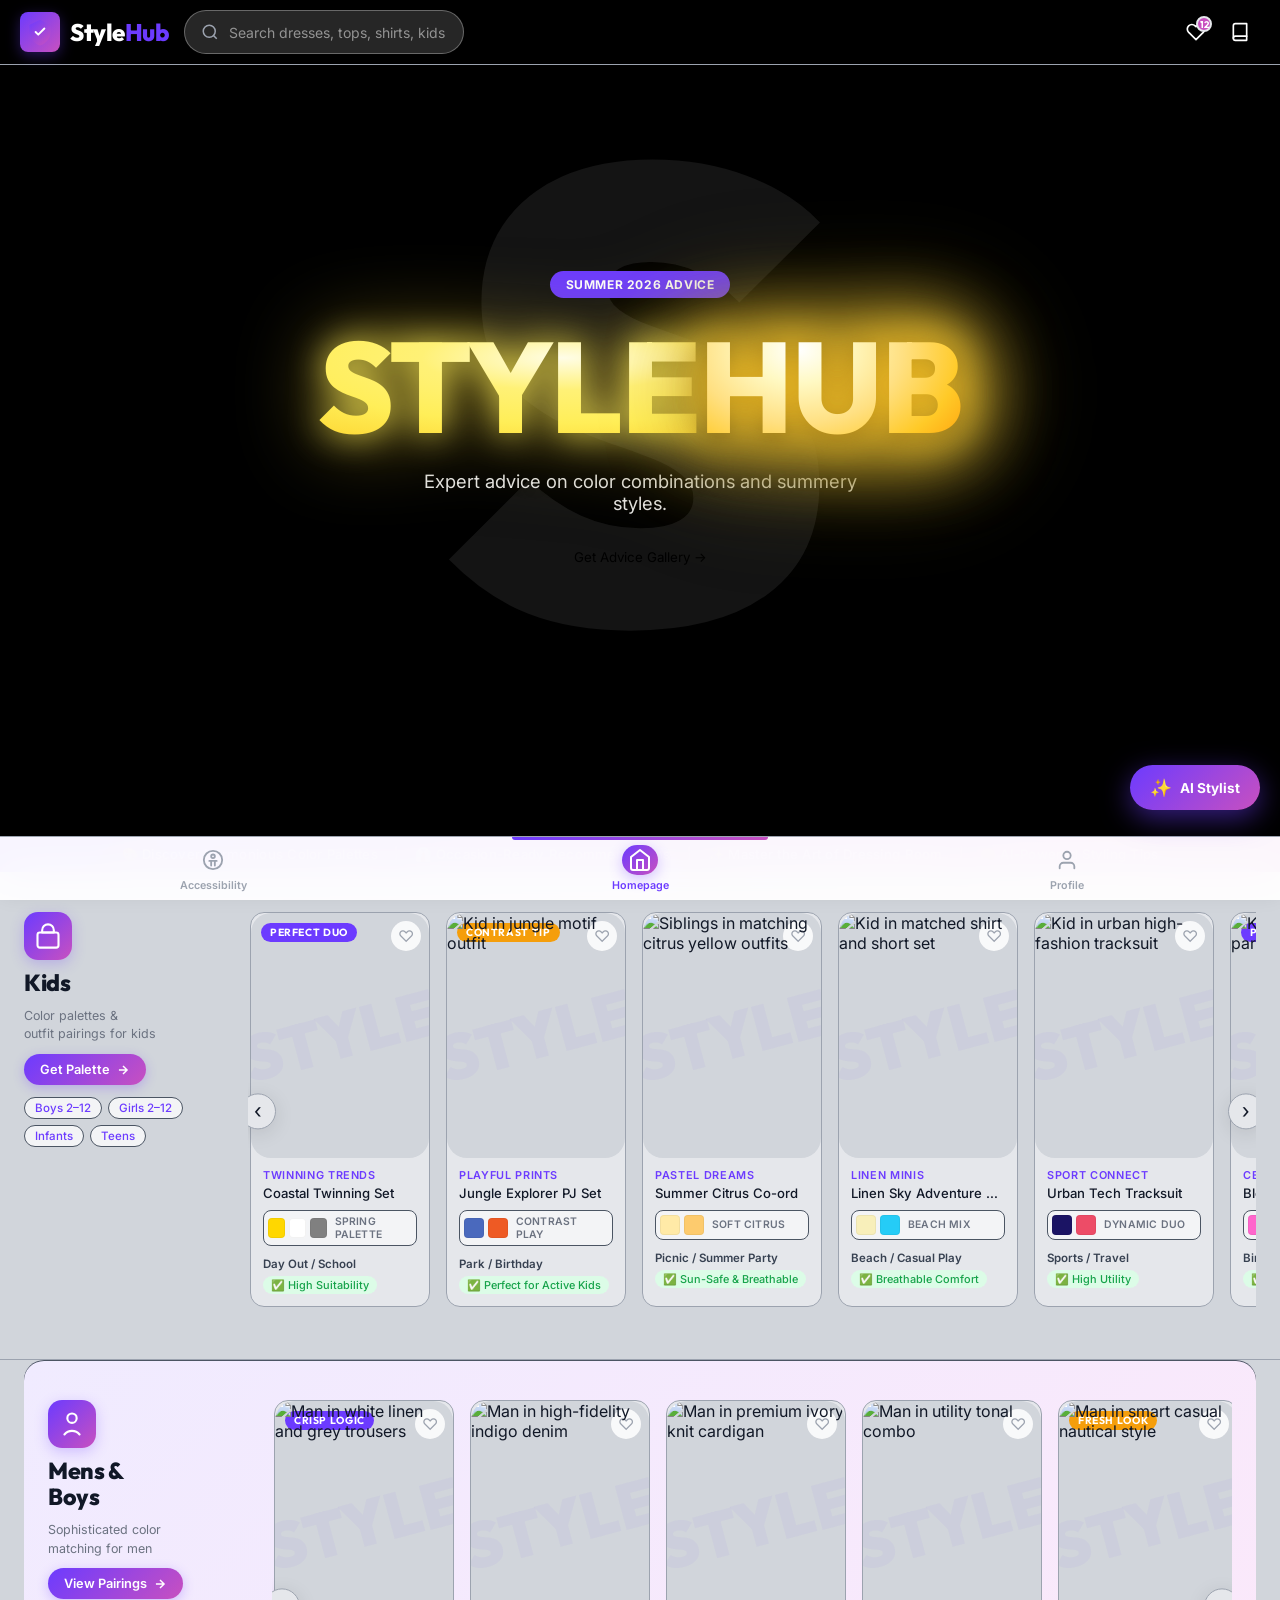
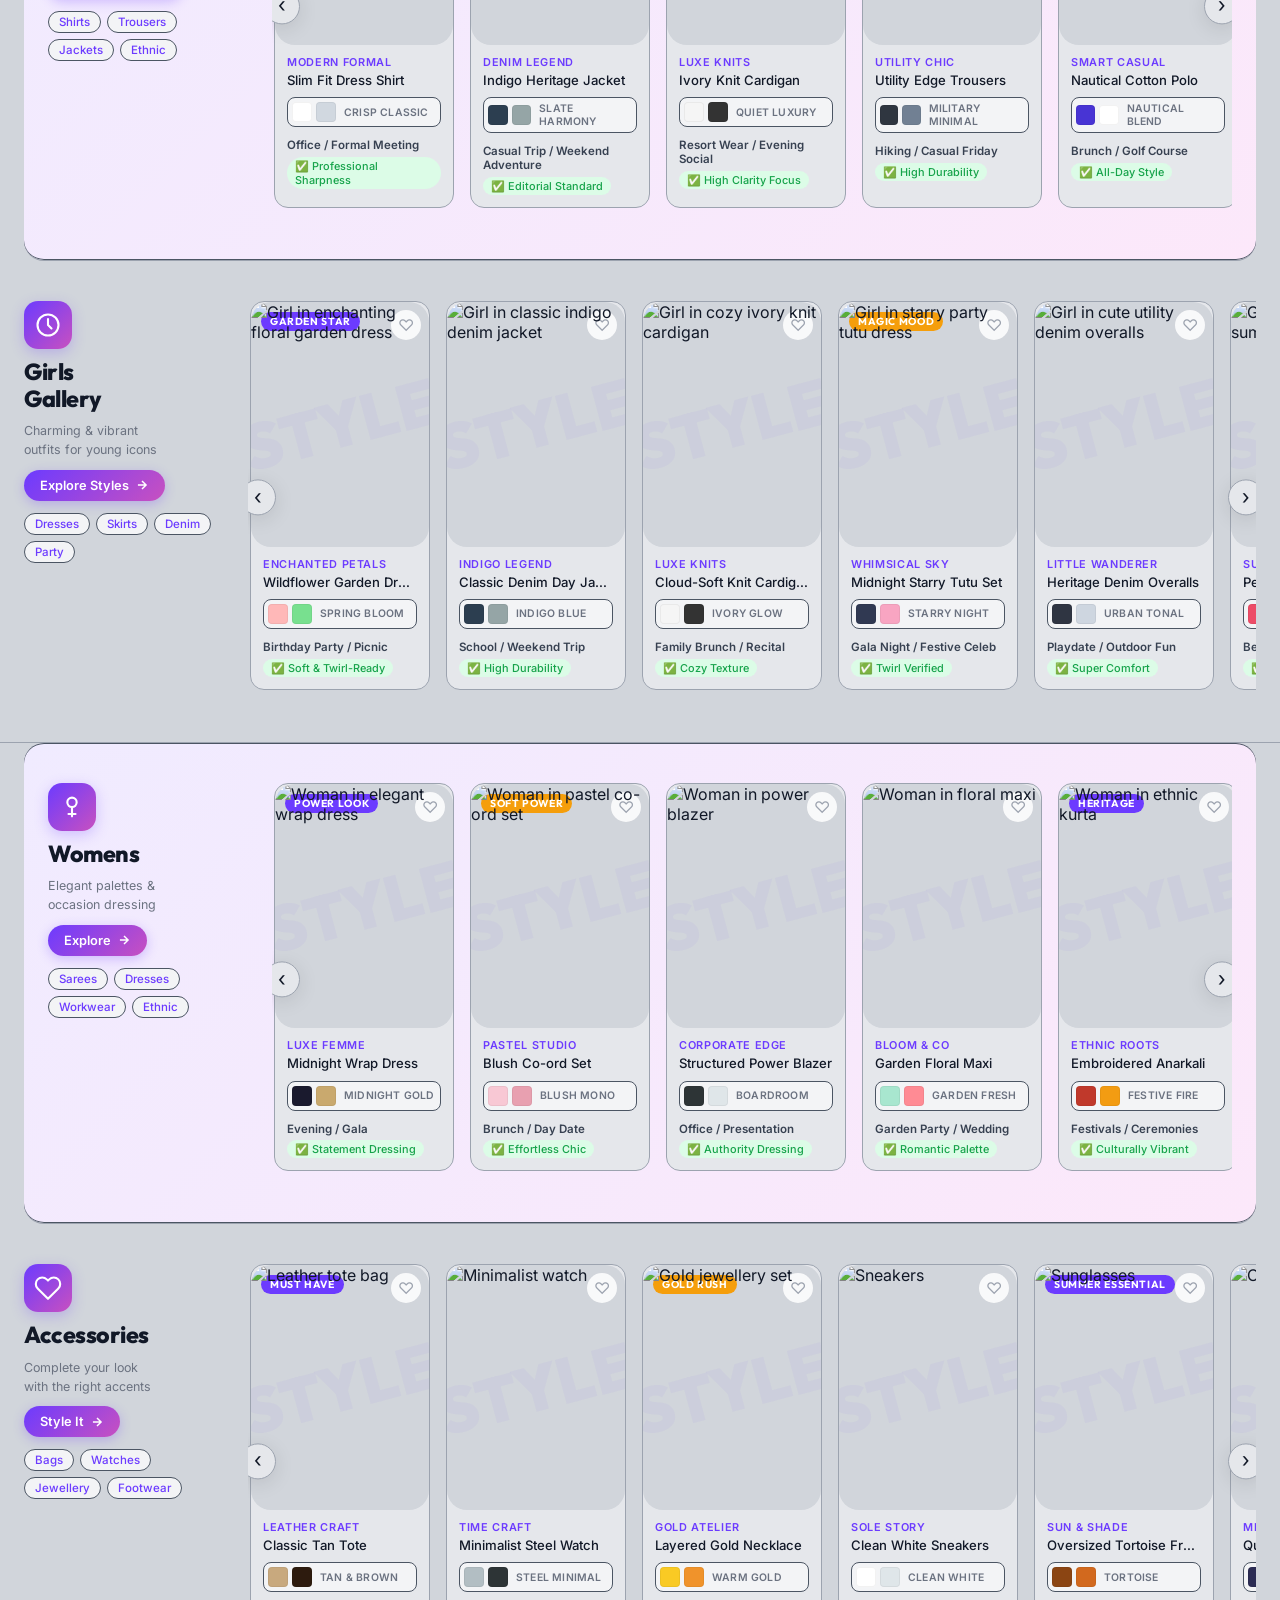
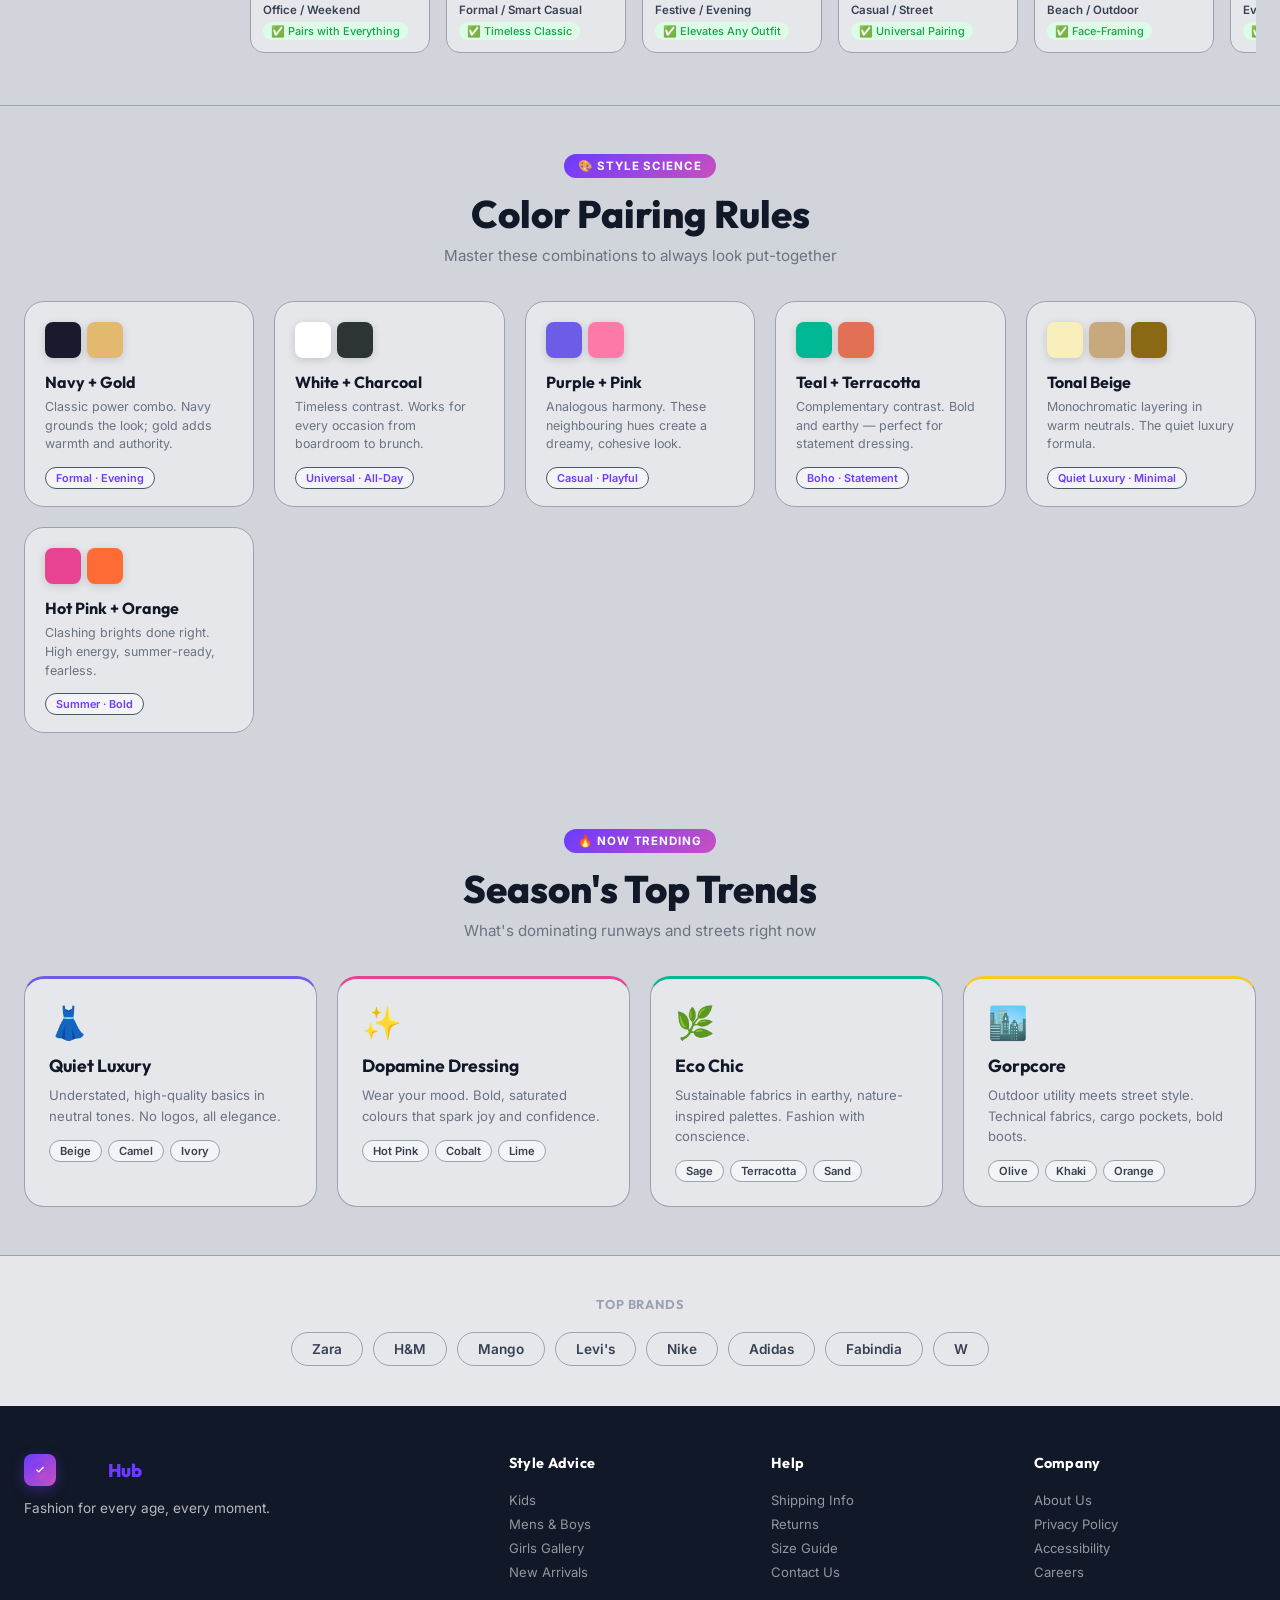
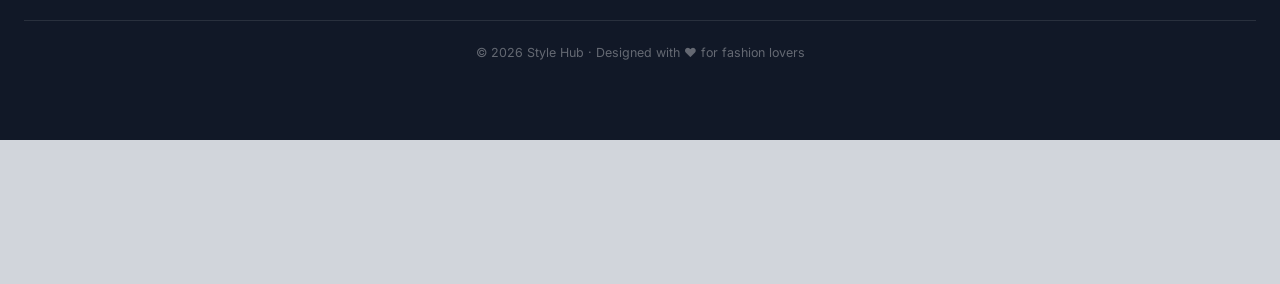
==== commit 541b662a: "✨ Add draggable AI Style Advisor chat page" ====
--- a/index.html
+++ b/index.html
@@ -1201,23 +1201,10 @@
     <div class="footer-copy">© 2026 Style Hub · Designed with ♥ for fashion lovers</div>
   </footer>
 
-  <!-- ══════════════════ STYLE ADVISOR WIDGET ══════════════════ -->
-  <div class="style-advisor" id="style-advisor">
-    <button class="sa-toggle" id="sa-toggle" onclick="toggleAdvisor()" aria-label="Style Advisor">
-      <span class="sa-icon">🧠</span>
-      <span class="sa-label">Style Tip</span>
-    </button>
-    <div class="sa-panel" id="sa-panel">
-      <div class="sa-header">
-        <span>✨ AI Style Advisor</span>
-        <button onclick="toggleAdvisor()" style="background:none;border:none;color:rgba(255,255,255,0.6);font-size:1.2rem;cursor:pointer;">×</button>
-      </div>
-      <div class="sa-tip" id="sa-tip"></div>
-      <div class="sa-actions">
-        <button class="sa-btn" onclick="nextTip()">Next Tip →</button>
-        <button class="sa-btn sa-btn-outline" onclick="shuffleTip()">Shuffle 🎲</button>
-      </div>
-    </div>
+  <!-- ══════════════════ AI ADVISOR FLOATING BTN ══════════════════ -->
+  <div class="ai-fab" id="ai-fab" title="Ask AI Style Advisor">
+    <span class="ai-fab-icon">✨</span>
+    <span class="ai-fab-label">AI Stylist</span>
   </div>
 
   <script src="app.js"></script>
--- a/style.css
+++ b/style.css
@@ -1832,3 +1832,36 @@
   .sa-panel { width: 260px; }
   .color-theory-section, .trends-section { padding: 32px 14px; }
 }
+
+/* ══════════════════════════════════════════════
+   AI ADVISOR FLOATING BUTTON (DRAGGABLE)
+═══════════════════════════════════════════════ */
+.ai-fab {
+  position: fixed;
+  bottom: 90px;
+  right: 20px;
+  z-index: 999;
+  display: flex;
+  align-items: center;
+  gap: 8px;
+  padding: 12px 20px;
+  background: linear-gradient(135deg, #6C3BFF, #C850C0);
+  color: #fff;
+  border-radius: 999px;
+  font-family: var(--font-body);
+  font-size: 0.85rem;
+  font-weight: 700;
+  cursor: grab;
+  user-select: none;
+  box-shadow: 0 8px 28px rgba(108,59,255,0.5);
+  transition: box-shadow 0.2s, transform 0.2s;
+  touch-action: none;
+}
+.ai-fab:hover { box-shadow: 0 12px 36px rgba(108,59,255,0.7); transform: scale(1.04); }
+.ai-fab:active { cursor: grabbing; }
+.ai-fab-icon { font-size: 1.1rem; }
+@keyframes fabPulse {
+  0%,100% { box-shadow: 0 8px 28px rgba(108,59,255,0.5); }
+  50%      { box-shadow: 0 8px 40px rgba(200,80,192,0.7); }
+}
+.ai-fab { animation: fabPulse 3s ease-in-out infinite; }
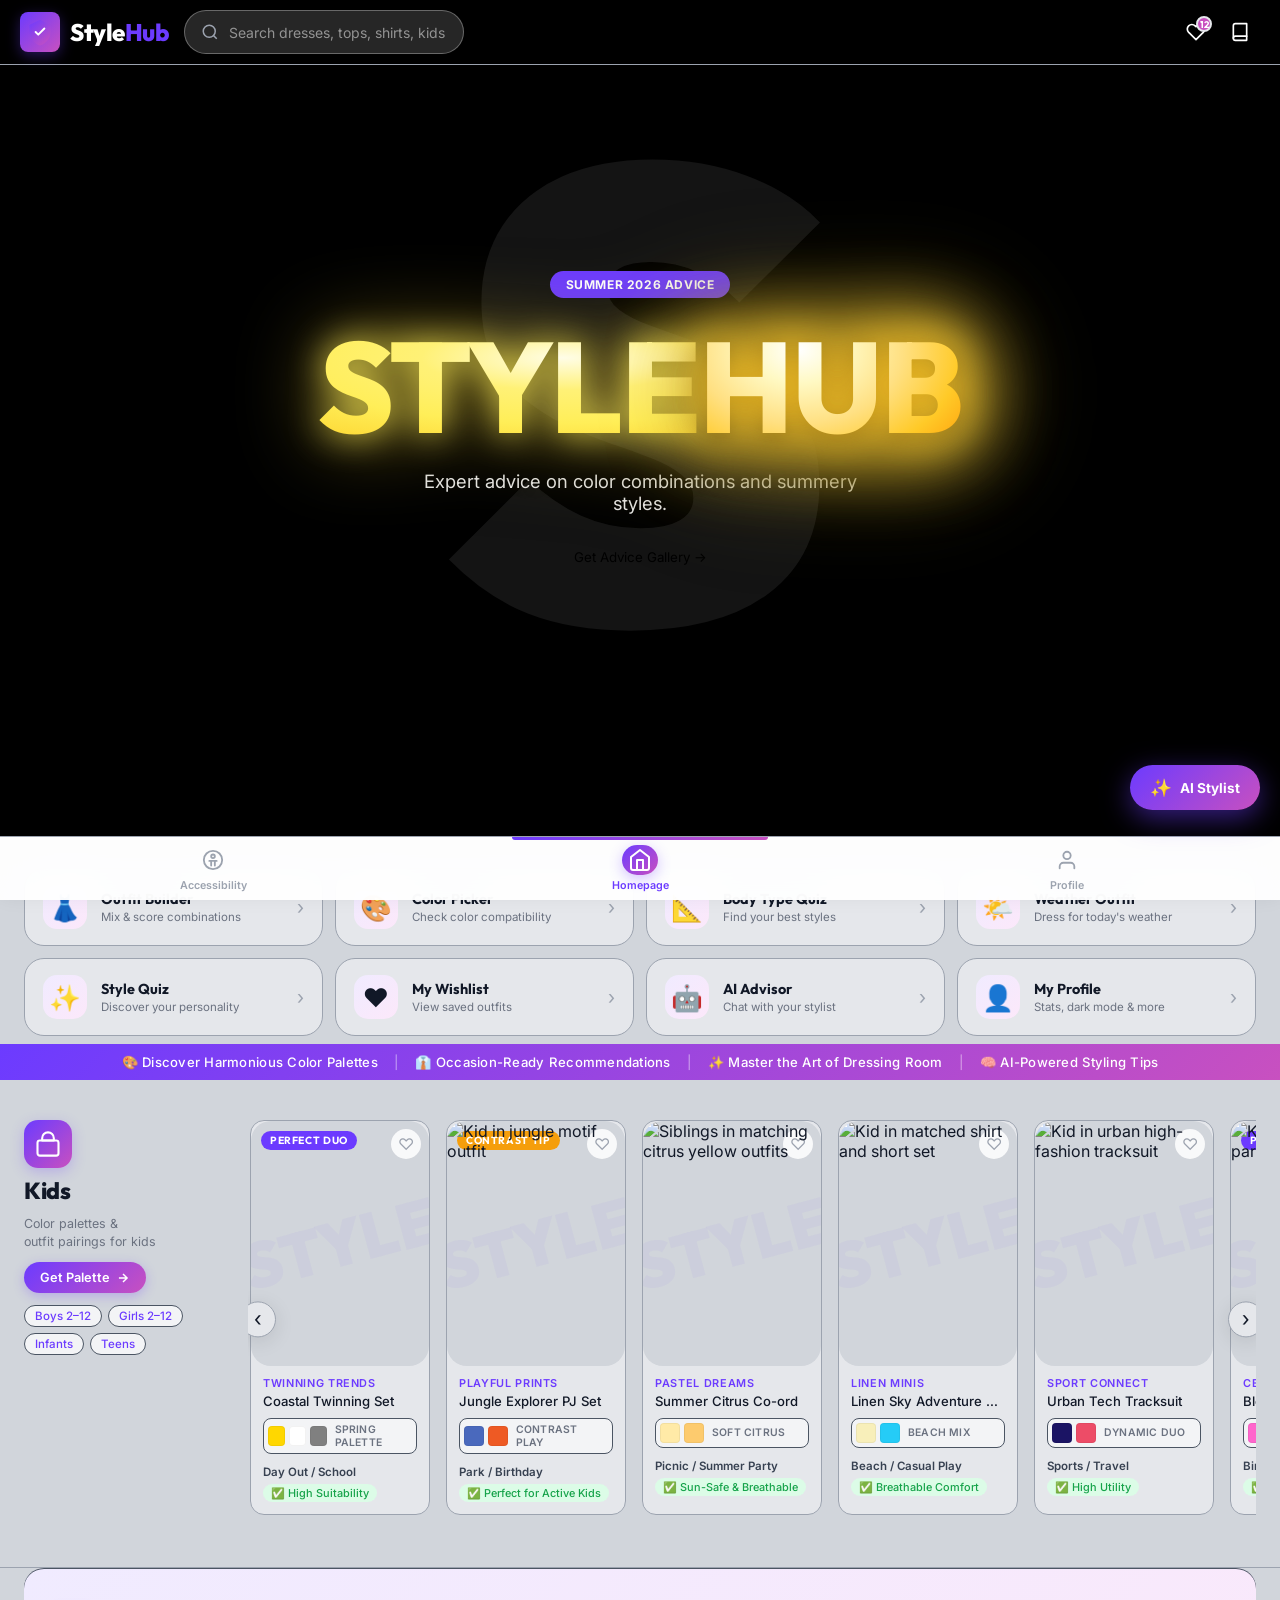
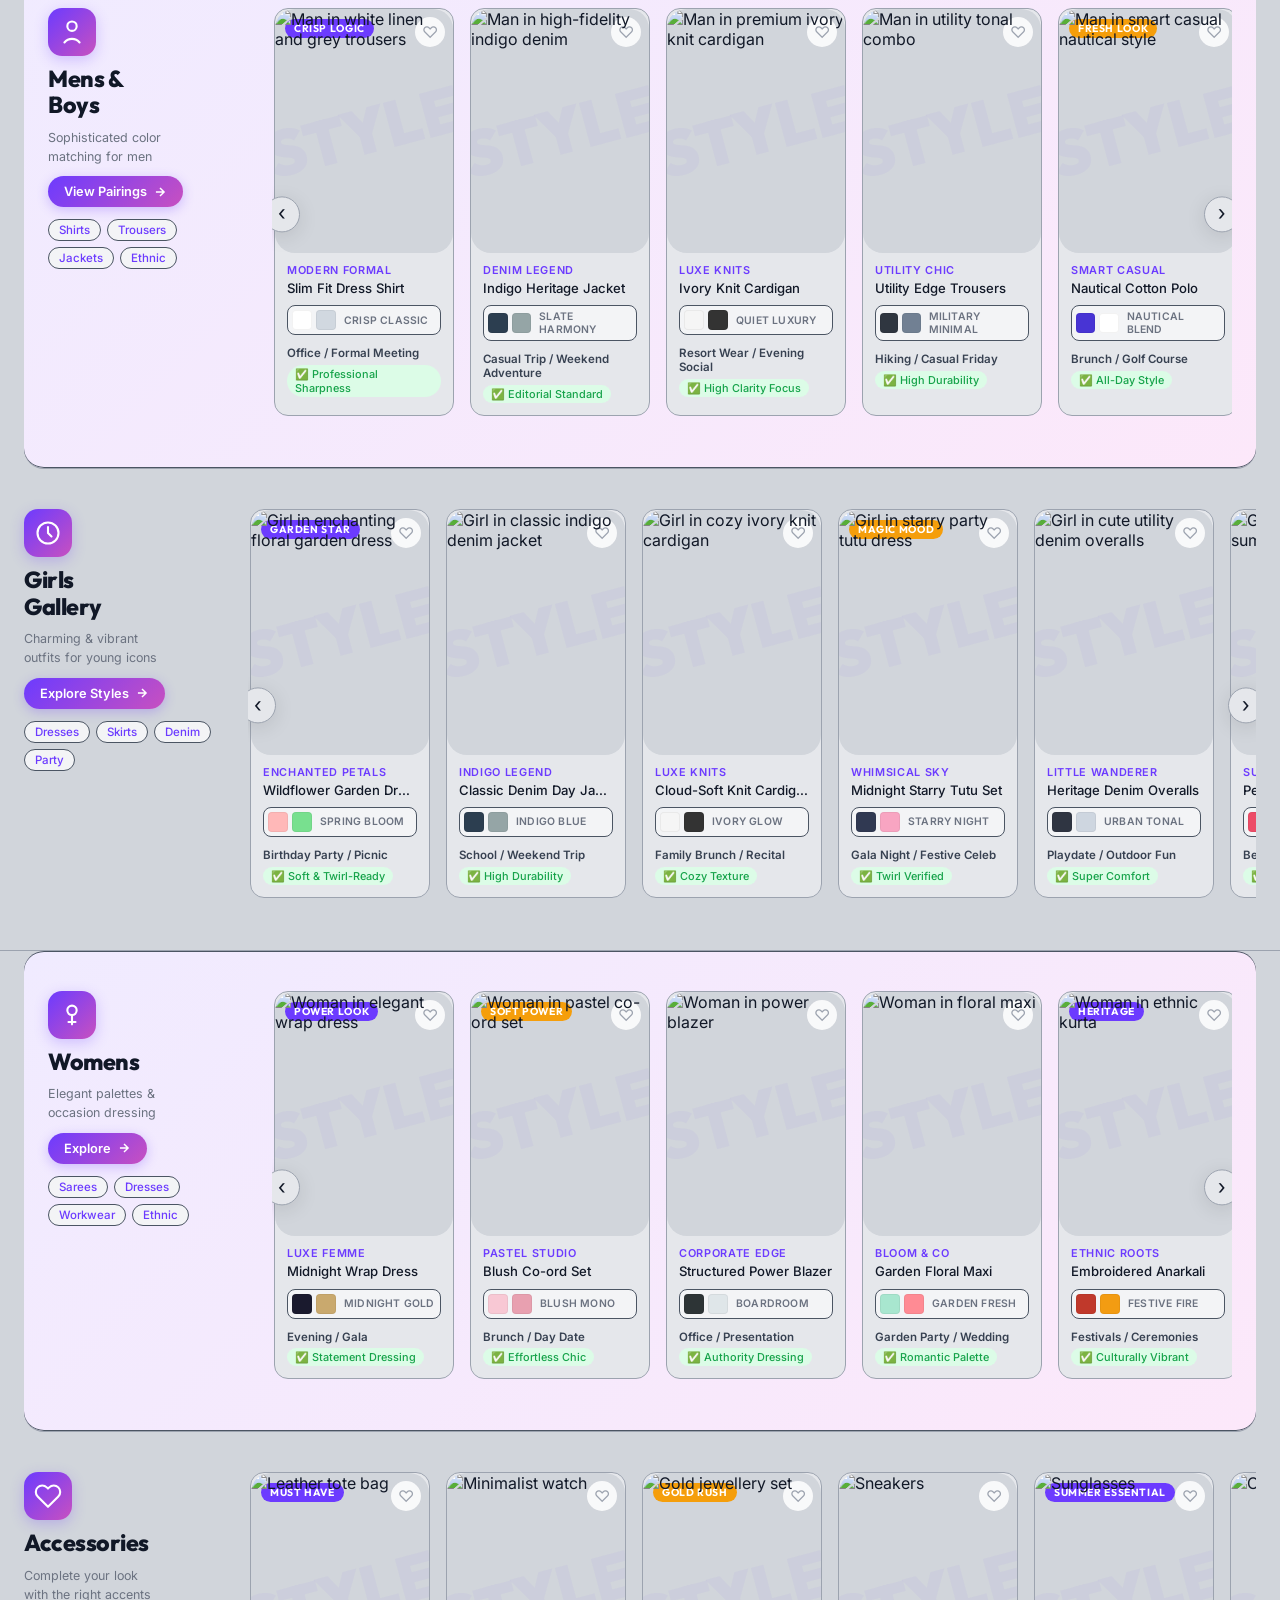
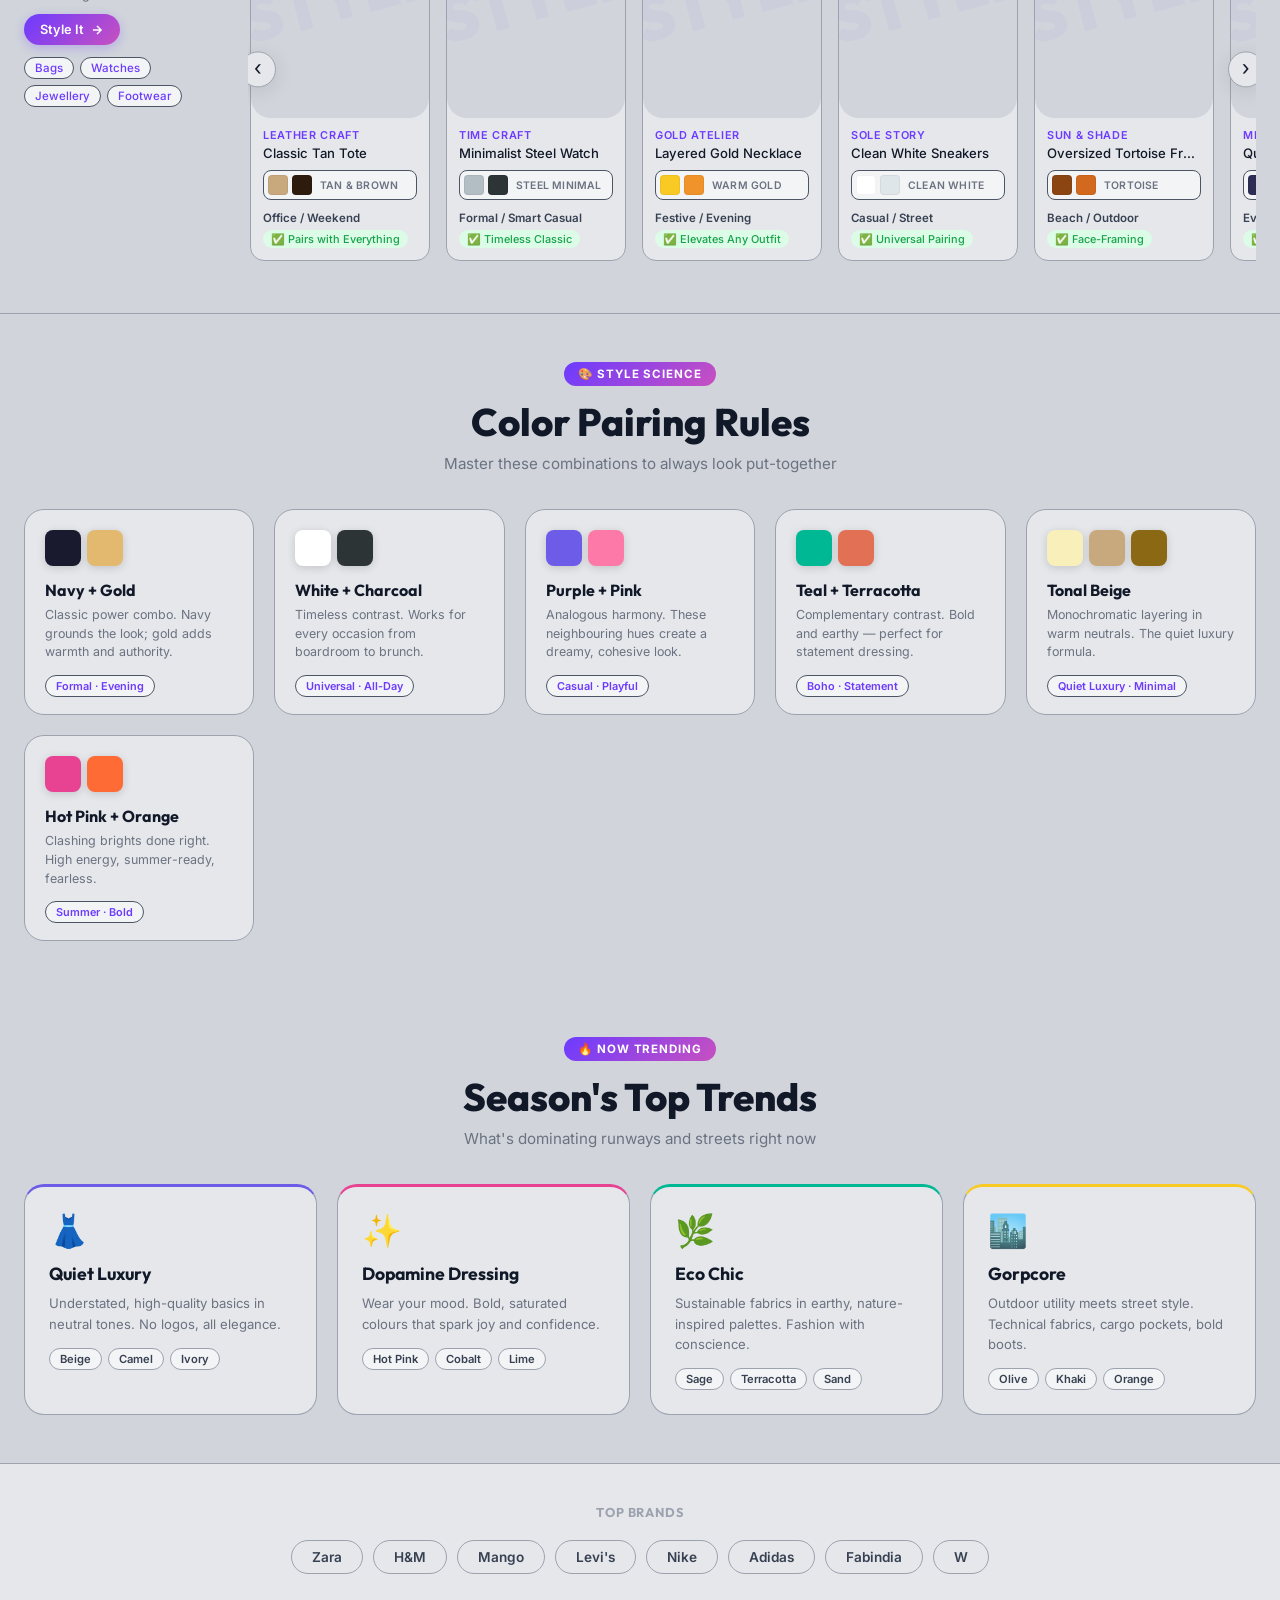
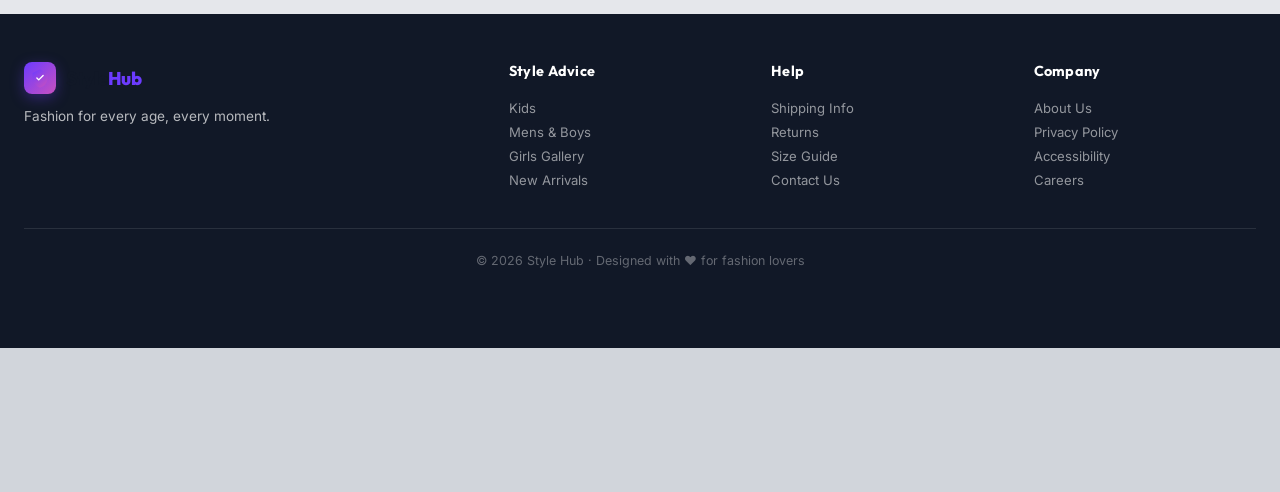
==== commit 35ef9ea4: "🚀 Add 8 features: Outfit Builder, Color Picker, Body Quiz, Weather Outfit, Wishlist, Style Quiz, Dar" ====
--- a/index.html
+++ b/index.html
@@ -199,6 +199,52 @@
       </div>
     </section>
 
+    <!-- ─── FEATURES GRID ─── -->
+    <section class="features-grid-section">
+      <div class="features-grid">
+        <a href="outfit-builder.html" class="feature-card">
+          <div class="fc-icon">👗</div>
+          <div class="fc-text"><div class="fc-title">Outfit Builder</div><div class="fc-sub">Mix & score combinations</div></div>
+          <span class="fc-arrow">›</span>
+        </a>
+        <a href="color-picker.html" class="feature-card">
+          <div class="fc-icon">🎨</div>
+          <div class="fc-text"><div class="fc-title">Color Picker</div><div class="fc-sub">Check color compatibility</div></div>
+          <span class="fc-arrow">›</span>
+        </a>
+        <a href="body-quiz.html" class="feature-card">
+          <div class="fc-icon">📐</div>
+          <div class="fc-text"><div class="fc-title">Body Type Quiz</div><div class="fc-sub">Find your best styles</div></div>
+          <span class="fc-arrow">›</span>
+        </a>
+        <a href="weather-outfit.html" class="feature-card">
+          <div class="fc-icon">🌤️</div>
+          <div class="fc-text"><div class="fc-title">Weather Outfit</div><div class="fc-sub">Dress for today's weather</div></div>
+          <span class="fc-arrow">›</span>
+        </a>
+        <a href="style-quiz.html" class="feature-card">
+          <div class="fc-icon">✨</div>
+          <div class="fc-text"><div class="fc-title">Style Quiz</div><div class="fc-sub">Discover your personality</div></div>
+          <span class="fc-arrow">›</span>
+        </a>
+        <a href="wishlist.html" class="feature-card">
+          <div class="fc-icon">❤️</div>
+          <div class="fc-text"><div class="fc-title">My Wishlist</div><div class="fc-sub">View saved outfits</div></div>
+          <span class="fc-arrow">›</span>
+        </a>
+        <a href="advisor.html" class="feature-card">
+          <div class="fc-icon">🤖</div>
+          <div class="fc-text"><div class="fc-title">AI Advisor</div><div class="fc-sub">Chat with your stylist</div></div>
+          <span class="fc-arrow">›</span>
+        </a>
+        <a href="profile.html" class="feature-card">
+          <div class="fc-icon">👤</div>
+          <div class="fc-text"><div class="fc-title">My Profile</div><div class="fc-sub">Stats, dark mode & more</div></div>
+          <span class="fc-arrow">›</span>
+        </a>
+      </div>
+    </section>
+
     <!-- ─── PROMO STRIP ─── -->
     <div class="promo-strip">
       <span>🎨 Discover Harmonious Color Palettes</span>
@@ -1141,10 +1187,9 @@
       <span class="bn-label">Homepage</span>
     </a>
 
-    <a href="#" class="bn-item" id="bn-profile" aria-label="My profile">
+    <a href="profile.html" class="bn-item" id="bn-profile" aria-label="My profile">
       <div class="bn-icon">
-        <svg width="22" height="22" viewBox="0 0 24 24" fill="none" stroke="currentColor" stroke-width="2"
-          stroke-linecap="round" stroke-linejoin="round">
+        <svg width="22" height="22" viewBox="0 0 24 24" fill="none" stroke="currentColor" stroke-width="2" stroke-linecap="round" stroke-linejoin="round">
           <path d="M20 21v-2a4 4 0 00-4-4H8a4 4 0 00-4 4v2" />
           <circle cx="12" cy="7" r="4" />
         </svg>
--- a/style.css
+++ b/style.css
@@ -1865,3 +1865,56 @@
   50%      { box-shadow: 0 8px 40px rgba(200,80,192,0.7); }
 }
 .ai-fab { animation: fabPulse 3s ease-in-out infinite; }
+
+/* ══════════════════════════════════════════════
+   FEATURES GRID
+═══════════════════════════════════════════════ */
+.features-grid-section {
+  max-width: 1400px;
+  margin: 0 auto;
+  padding: 32px 24px 8px;
+}
+.features-grid {
+  display: grid;
+  grid-template-columns: repeat(auto-fill, minmax(240px, 1fr));
+  gap: 12px;
+}
+.feature-card {
+  display: flex;
+  align-items: center;
+  gap: 14px;
+  background: var(--clr-surface);
+  border: 1px solid var(--clr-border);
+  border-radius: var(--radius-lg);
+  padding: 16px 18px;
+  text-decoration: none;
+  color: var(--clr-text);
+  transition: all var(--transition);
+}
+.feature-card:hover {
+  border-color: var(--clr-primary);
+  box-shadow: var(--shadow-card);
+  transform: translateY(-2px);
+}
+.fc-icon {
+  font-size: 1.6rem;
+  width: 44px;
+  height: 44px;
+  border-radius: var(--radius-md);
+  background: var(--clr-grad-soft);
+  display: flex;
+  align-items: center;
+  justify-content: center;
+  flex-shrink: 0;
+}
+.fc-text { flex: 1; }
+.fc-title { font-family: var(--font-head); font-size: .9rem; font-weight: 700; margin-bottom: 2px; }
+.fc-sub { font-size: .72rem; color: var(--clr-text3); }
+.fc-arrow { color: var(--clr-muted); font-size: 1.2rem; }
+.feature-card:hover .fc-arrow { color: var(--clr-primary); }
+
+@media (max-width: 640px) {
+  .features-grid { grid-template-columns: 1fr 1fr; }
+  .fc-sub { display: none; }
+  .features-grid-section { padding: 20px 14px 4px; }
+}
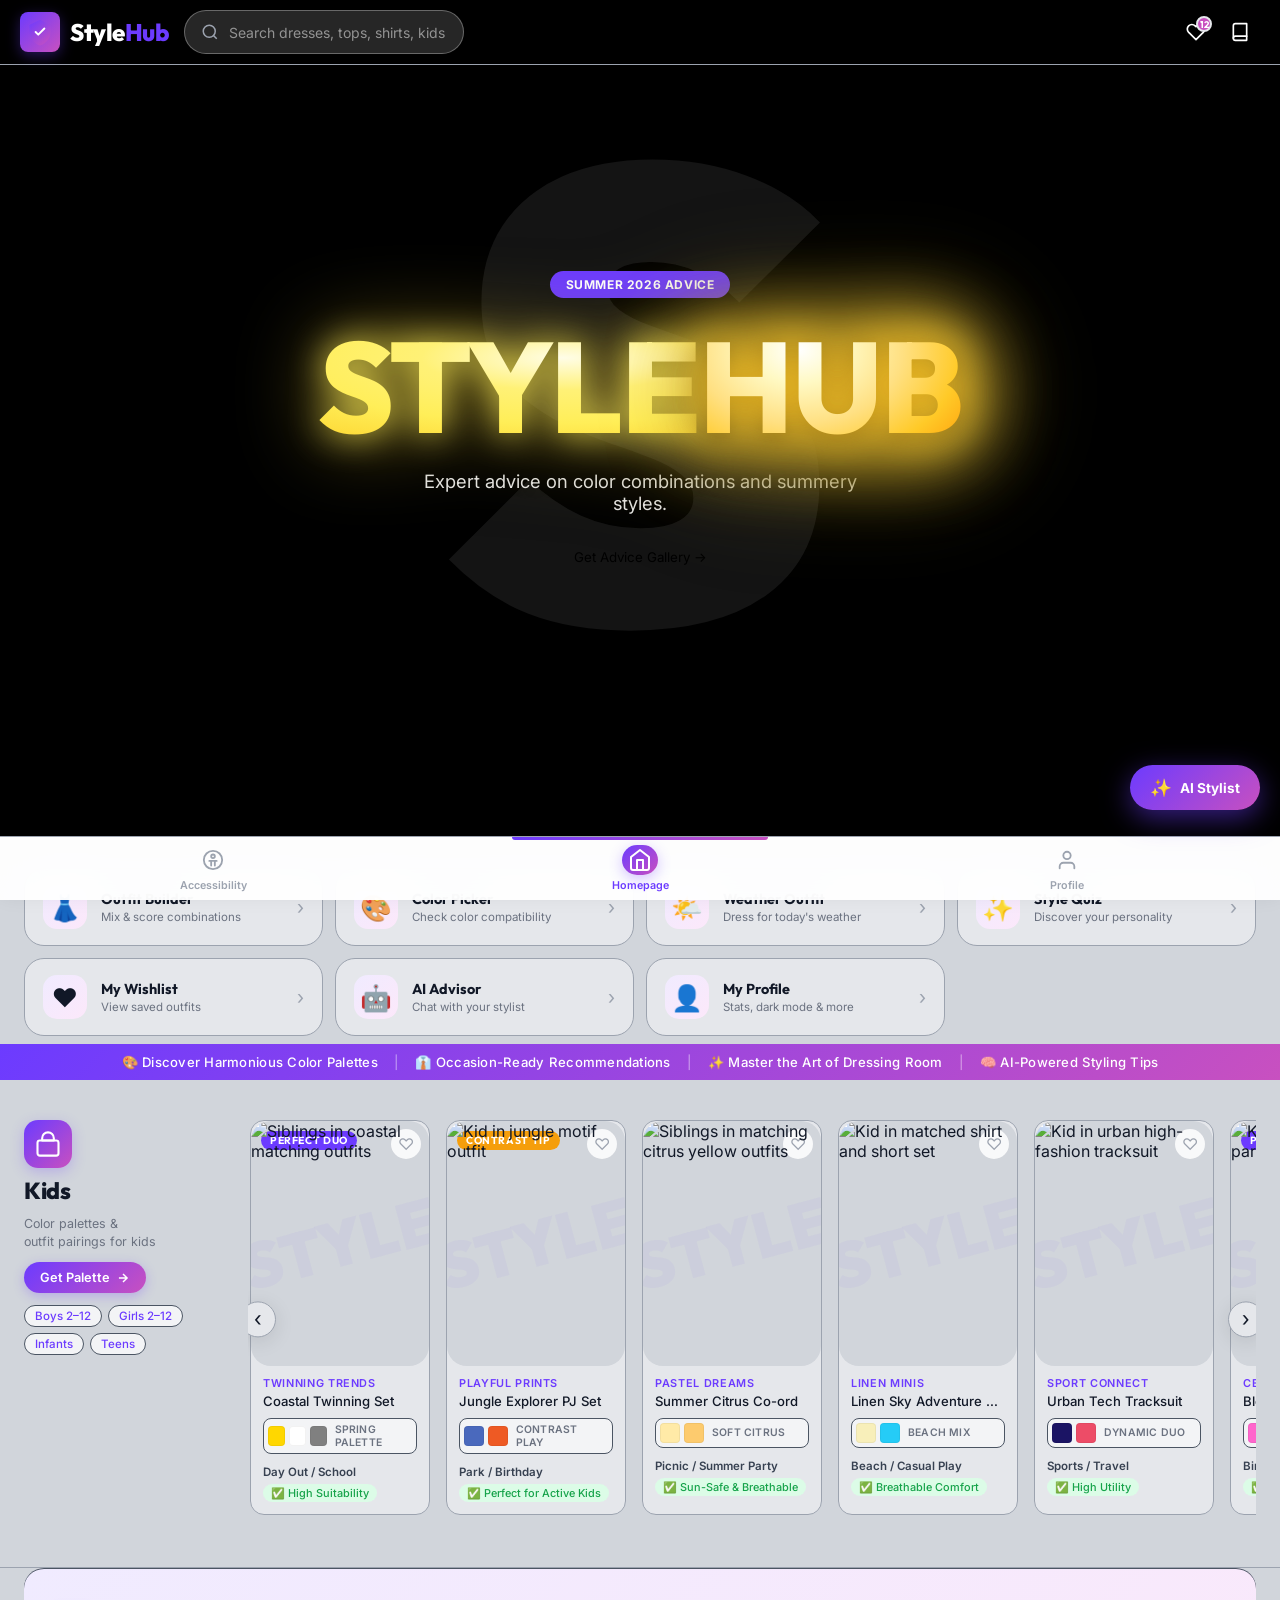
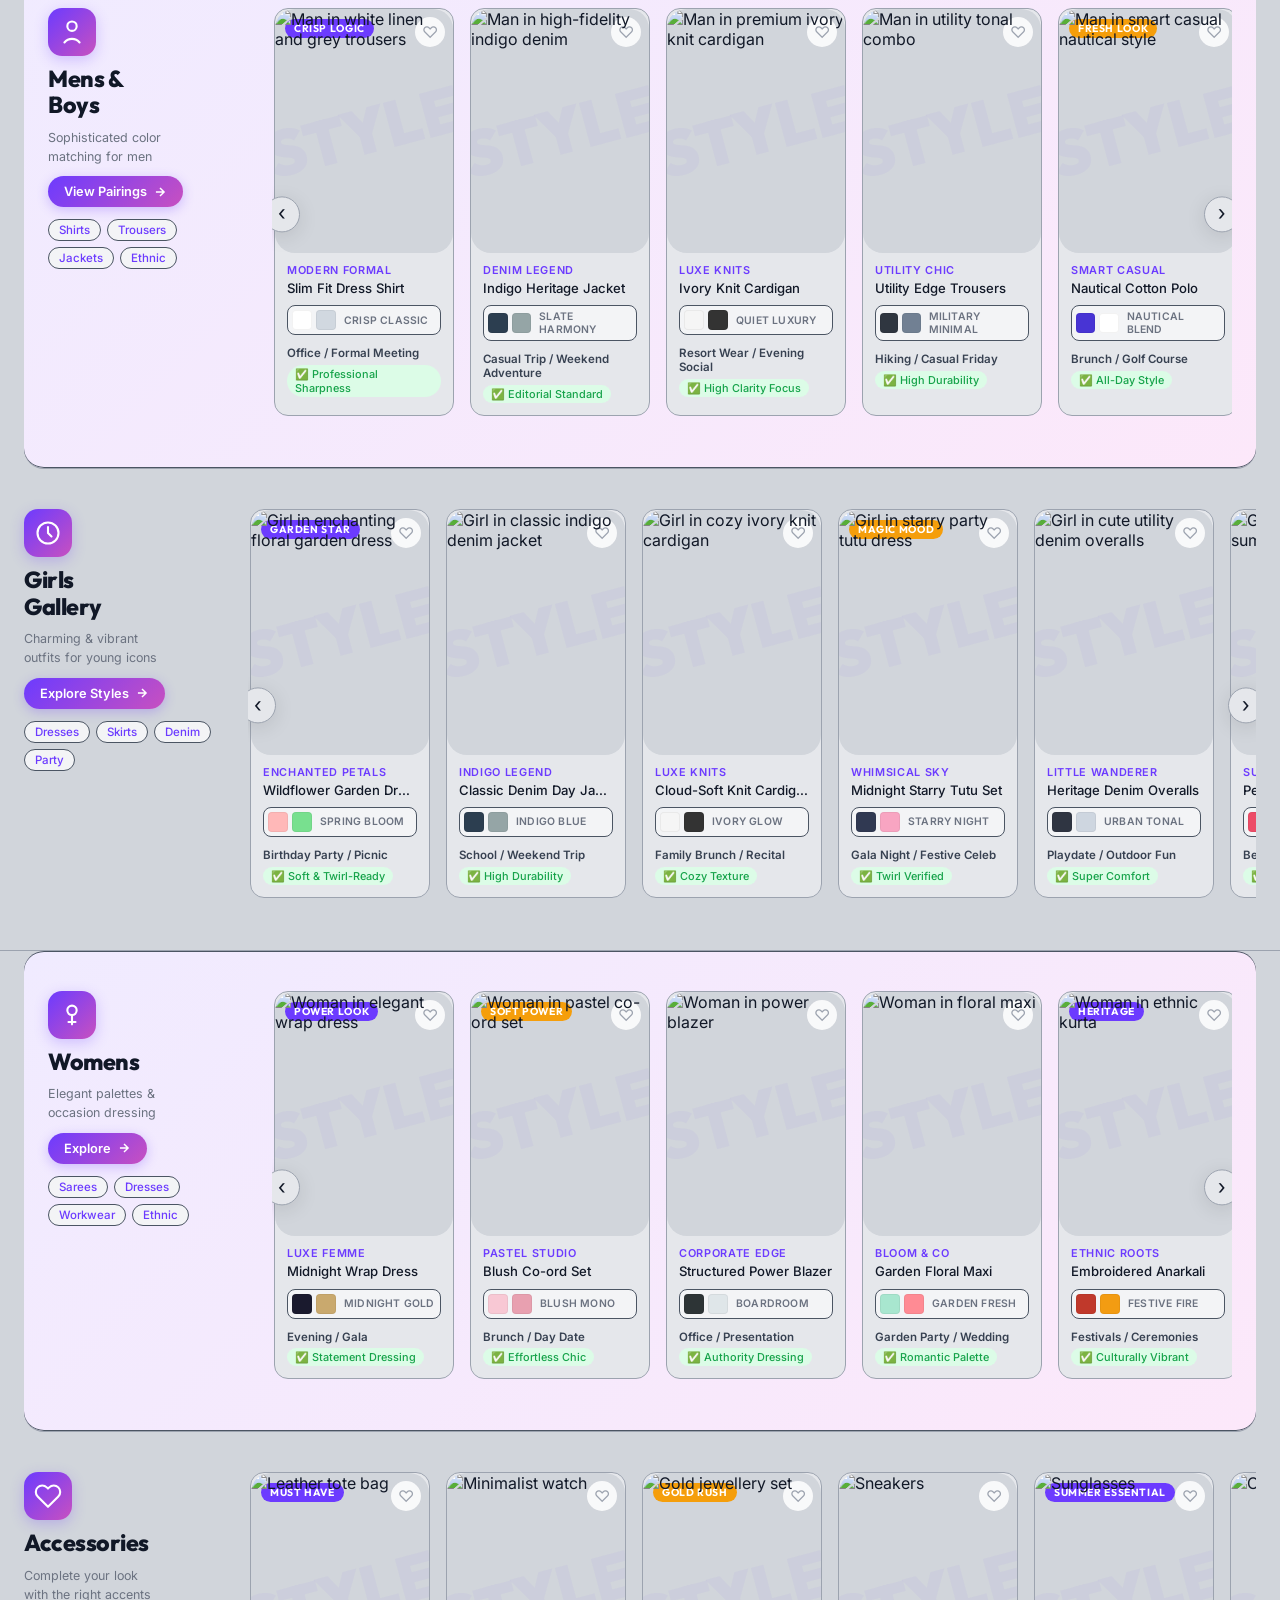
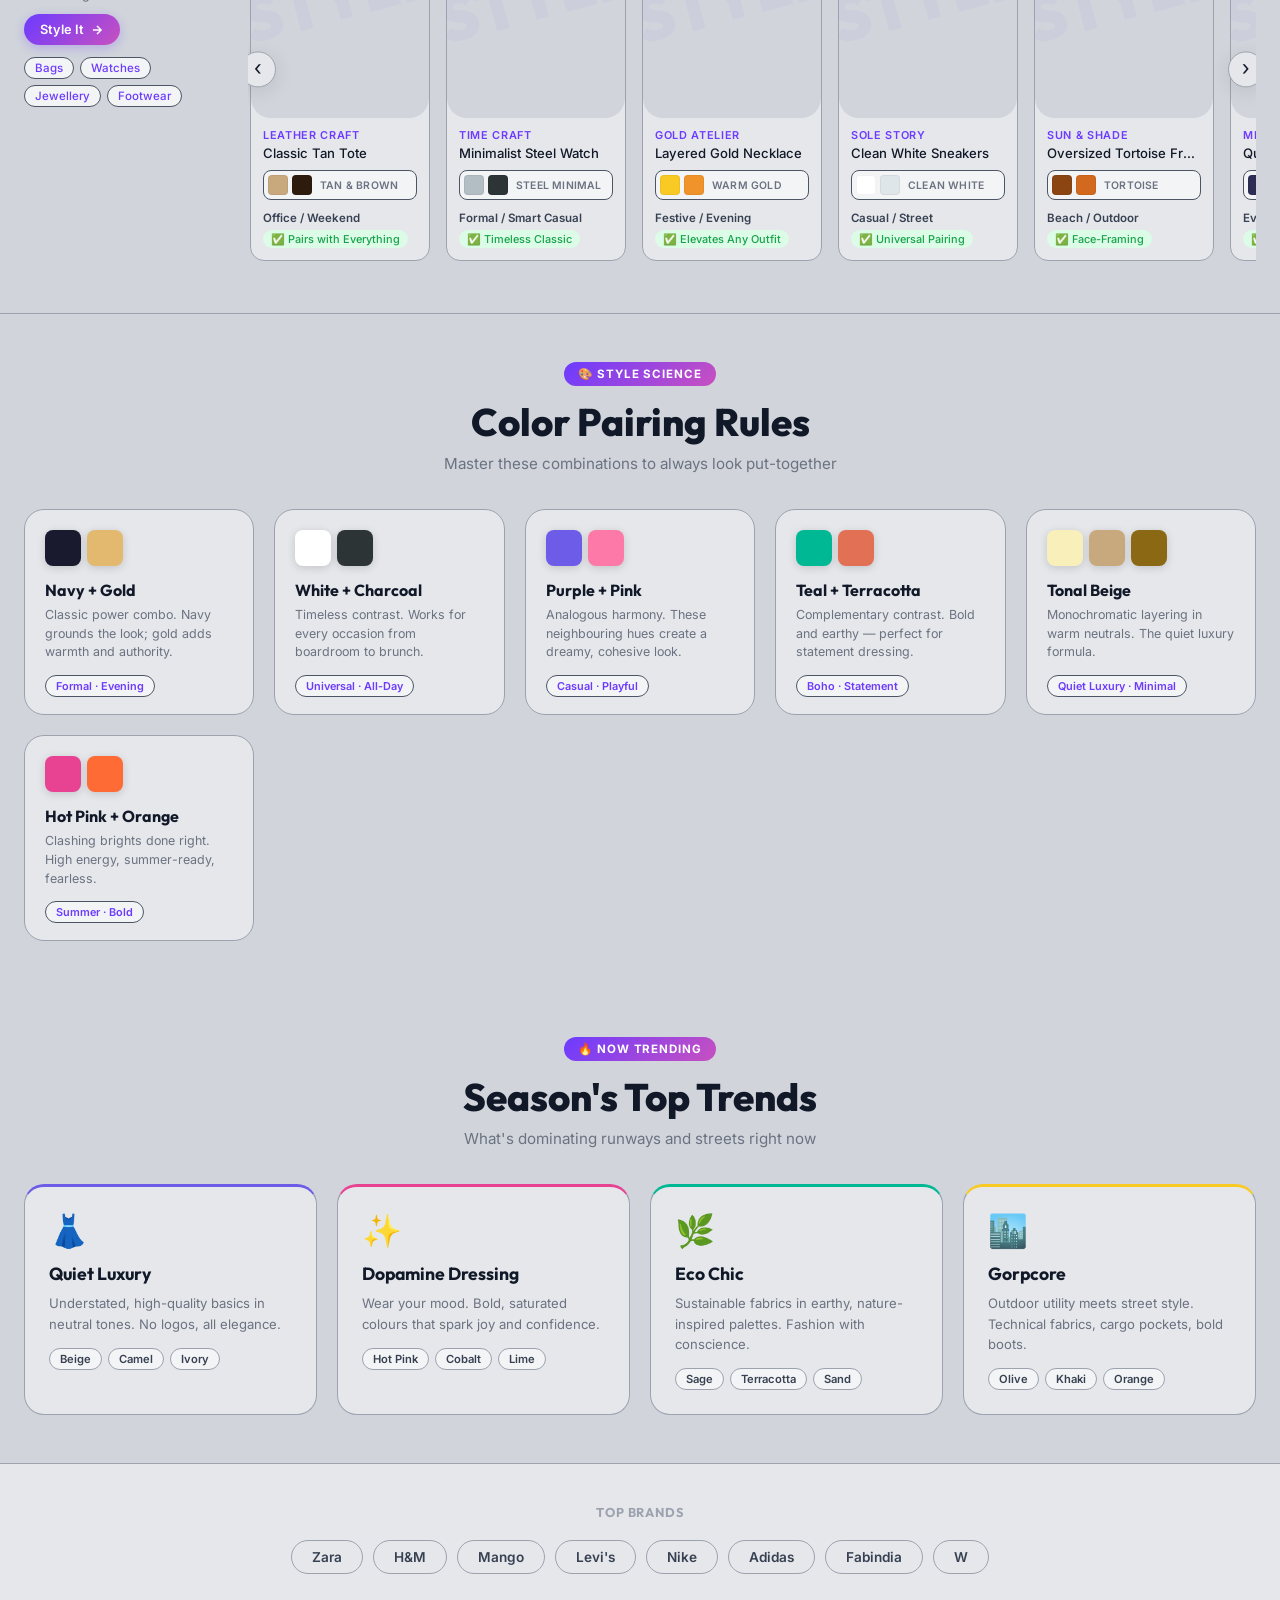
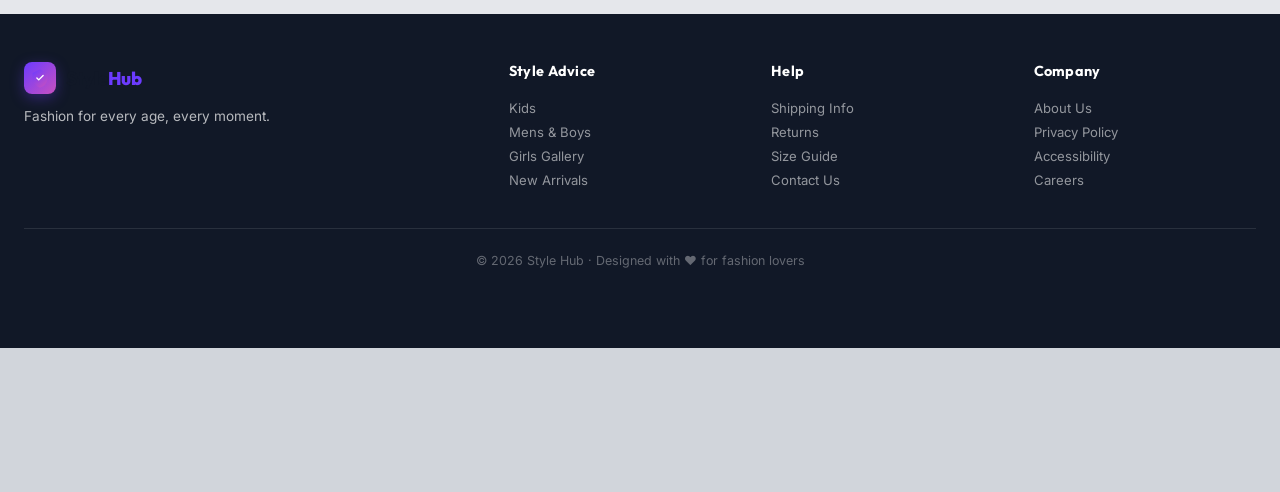
==== commit 607ec5c9: "Remove Body Type Quiz feature" ====
--- a/index.html
+++ b/index.html
@@ -212,11 +212,7 @@
           <div class="fc-text"><div class="fc-title">Color Picker</div><div class="fc-sub">Check color compatibility</div></div>
           <span class="fc-arrow">›</span>
         </a>
-        <a href="body-quiz.html" class="feature-card">
-          <div class="fc-icon">📐</div>
-          <div class="fc-text"><div class="fc-title">Body Type Quiz</div><div class="fc-sub">Find your best styles</div></div>
-          <span class="fc-arrow">›</span>
-        </a>
+
         <a href="weather-outfit.html" class="feature-card">
           <div class="fc-icon">🌤️</div>
           <div class="fc-text"><div class="fc-title">Weather Outfit</div><div class="fc-sub">Dress for today's weather</div></div>
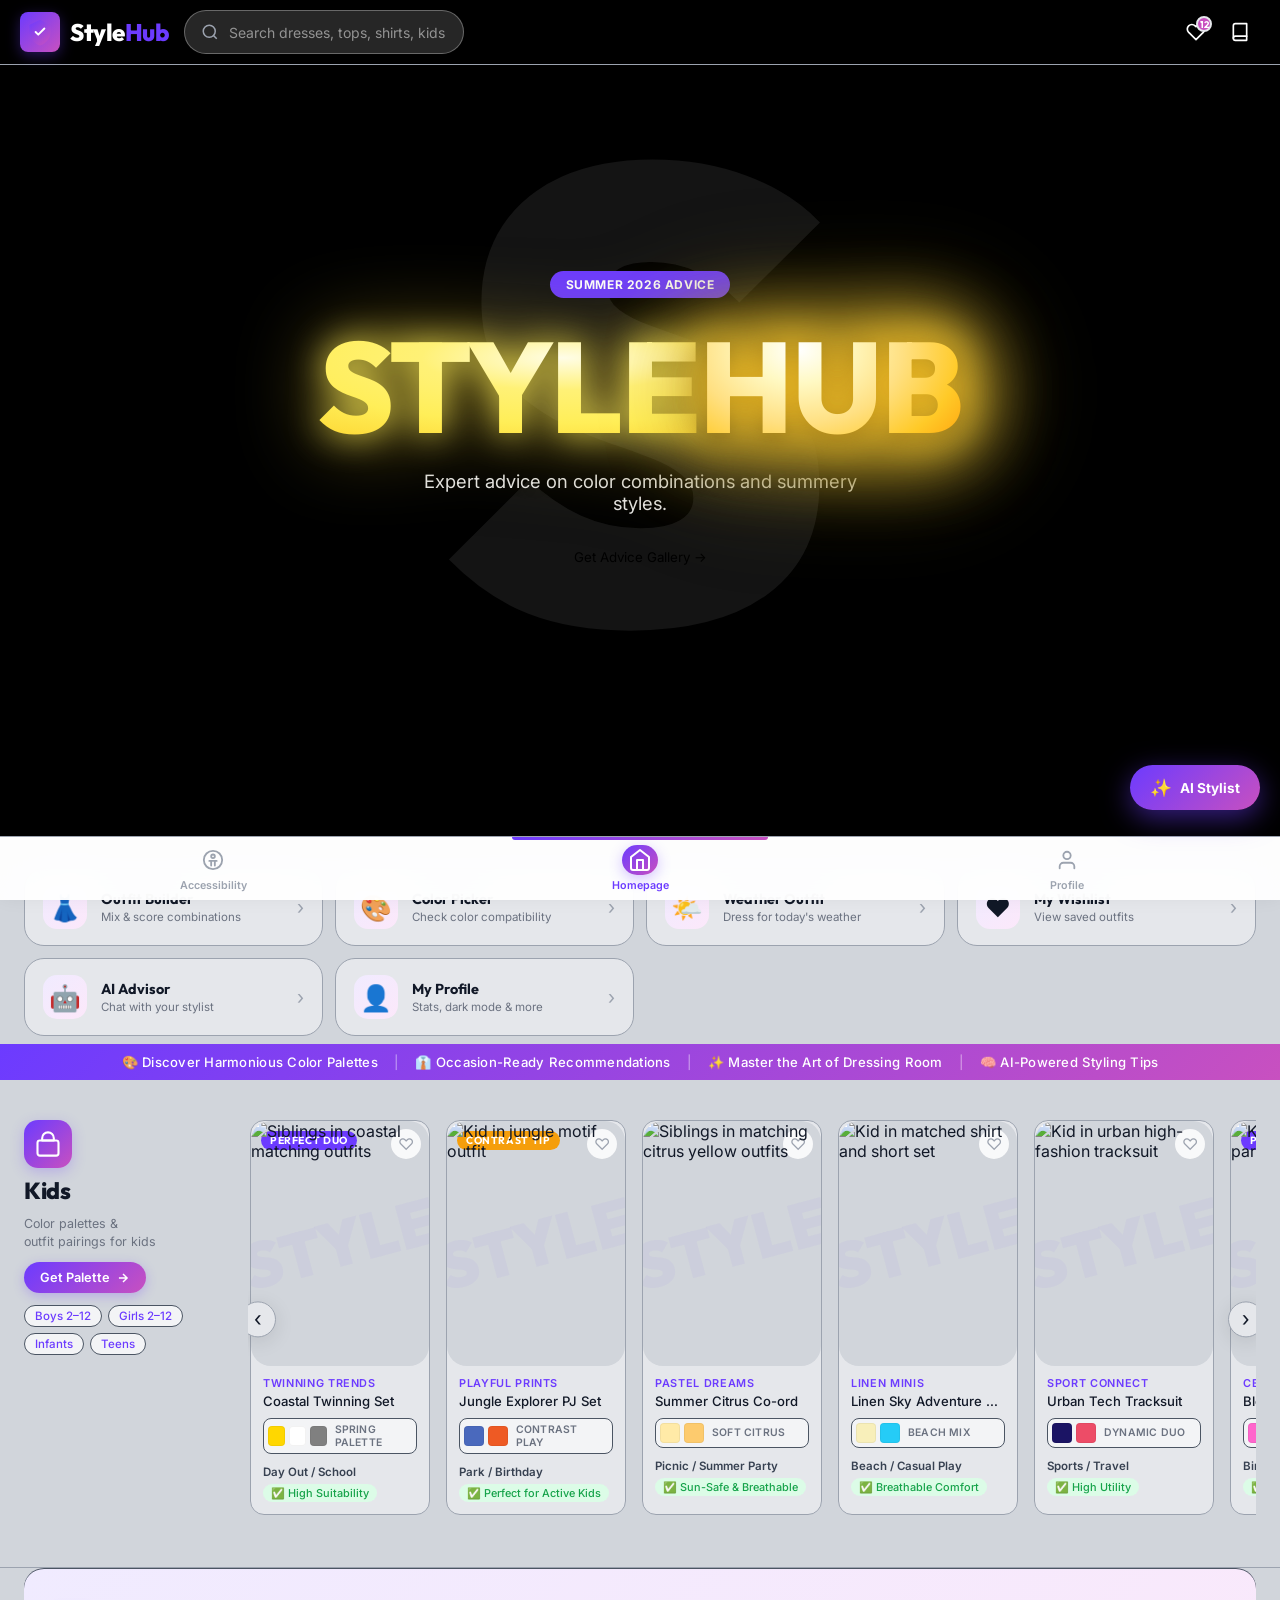
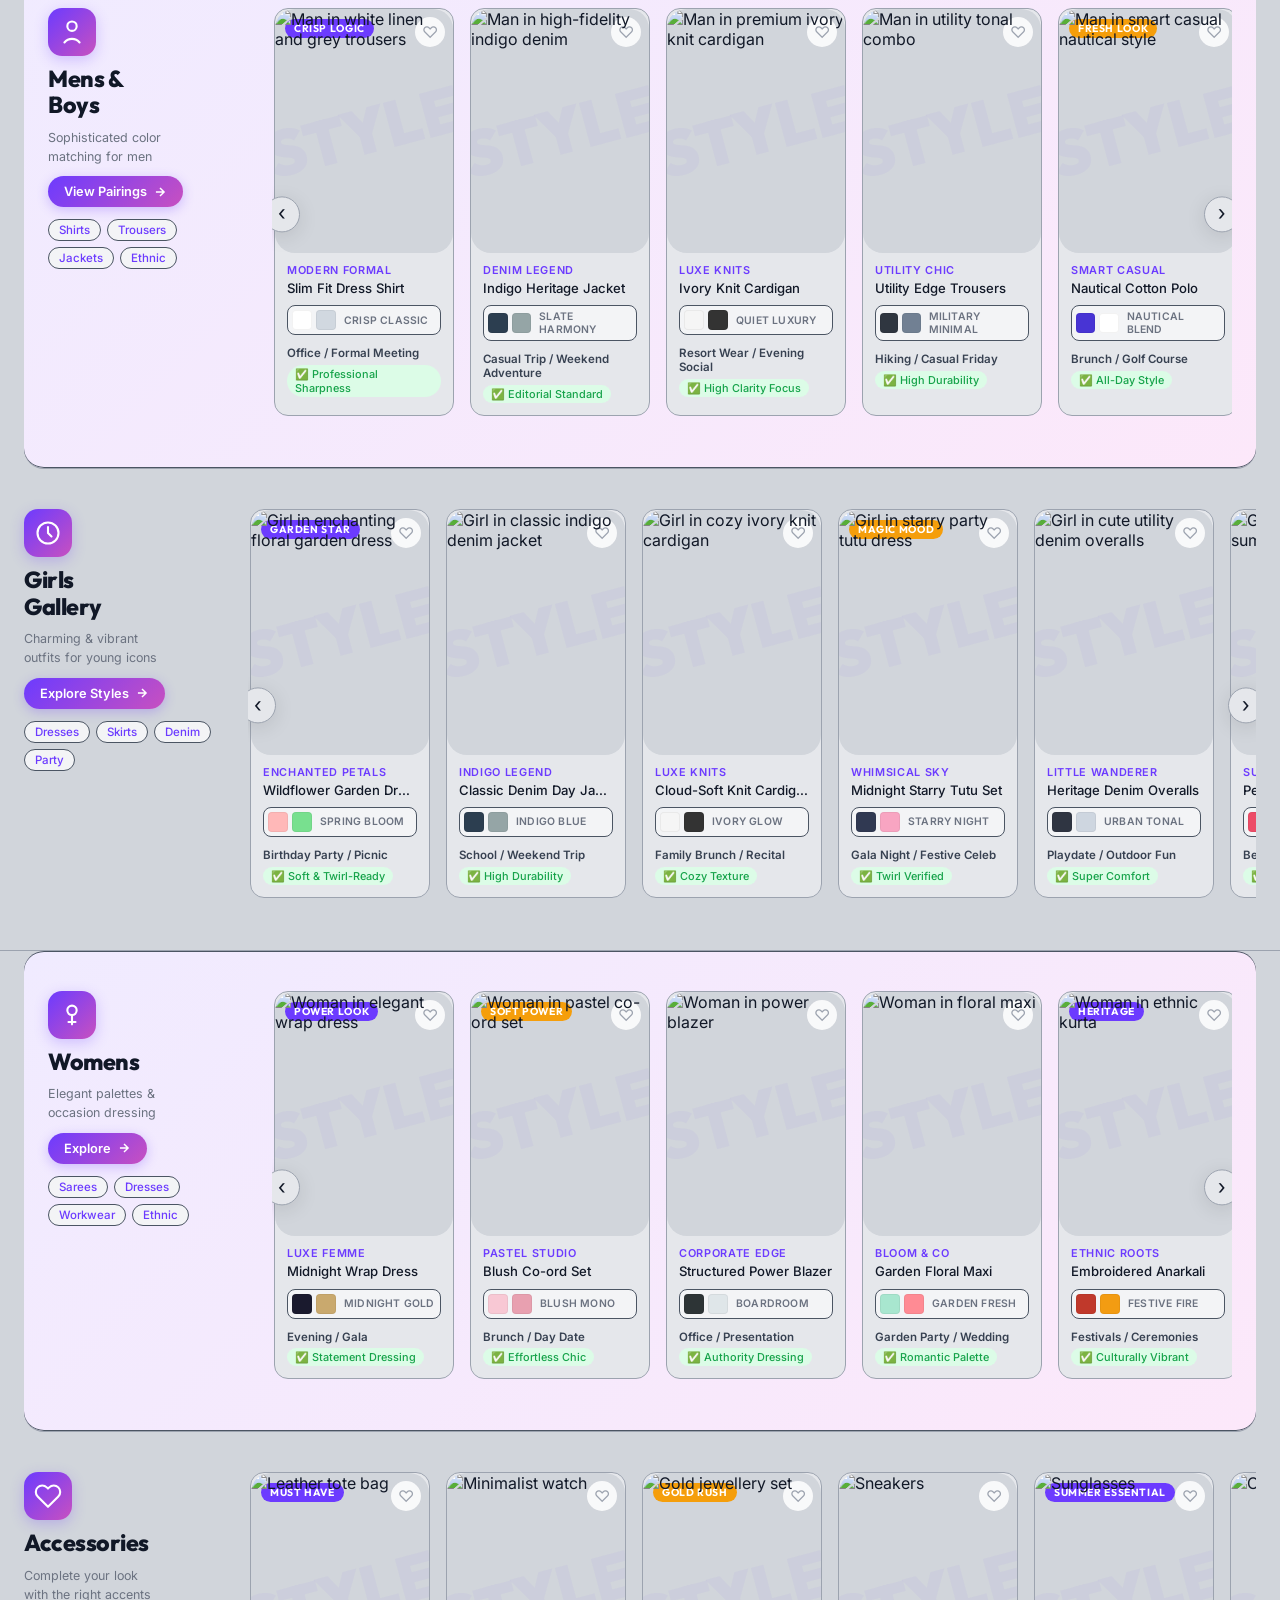
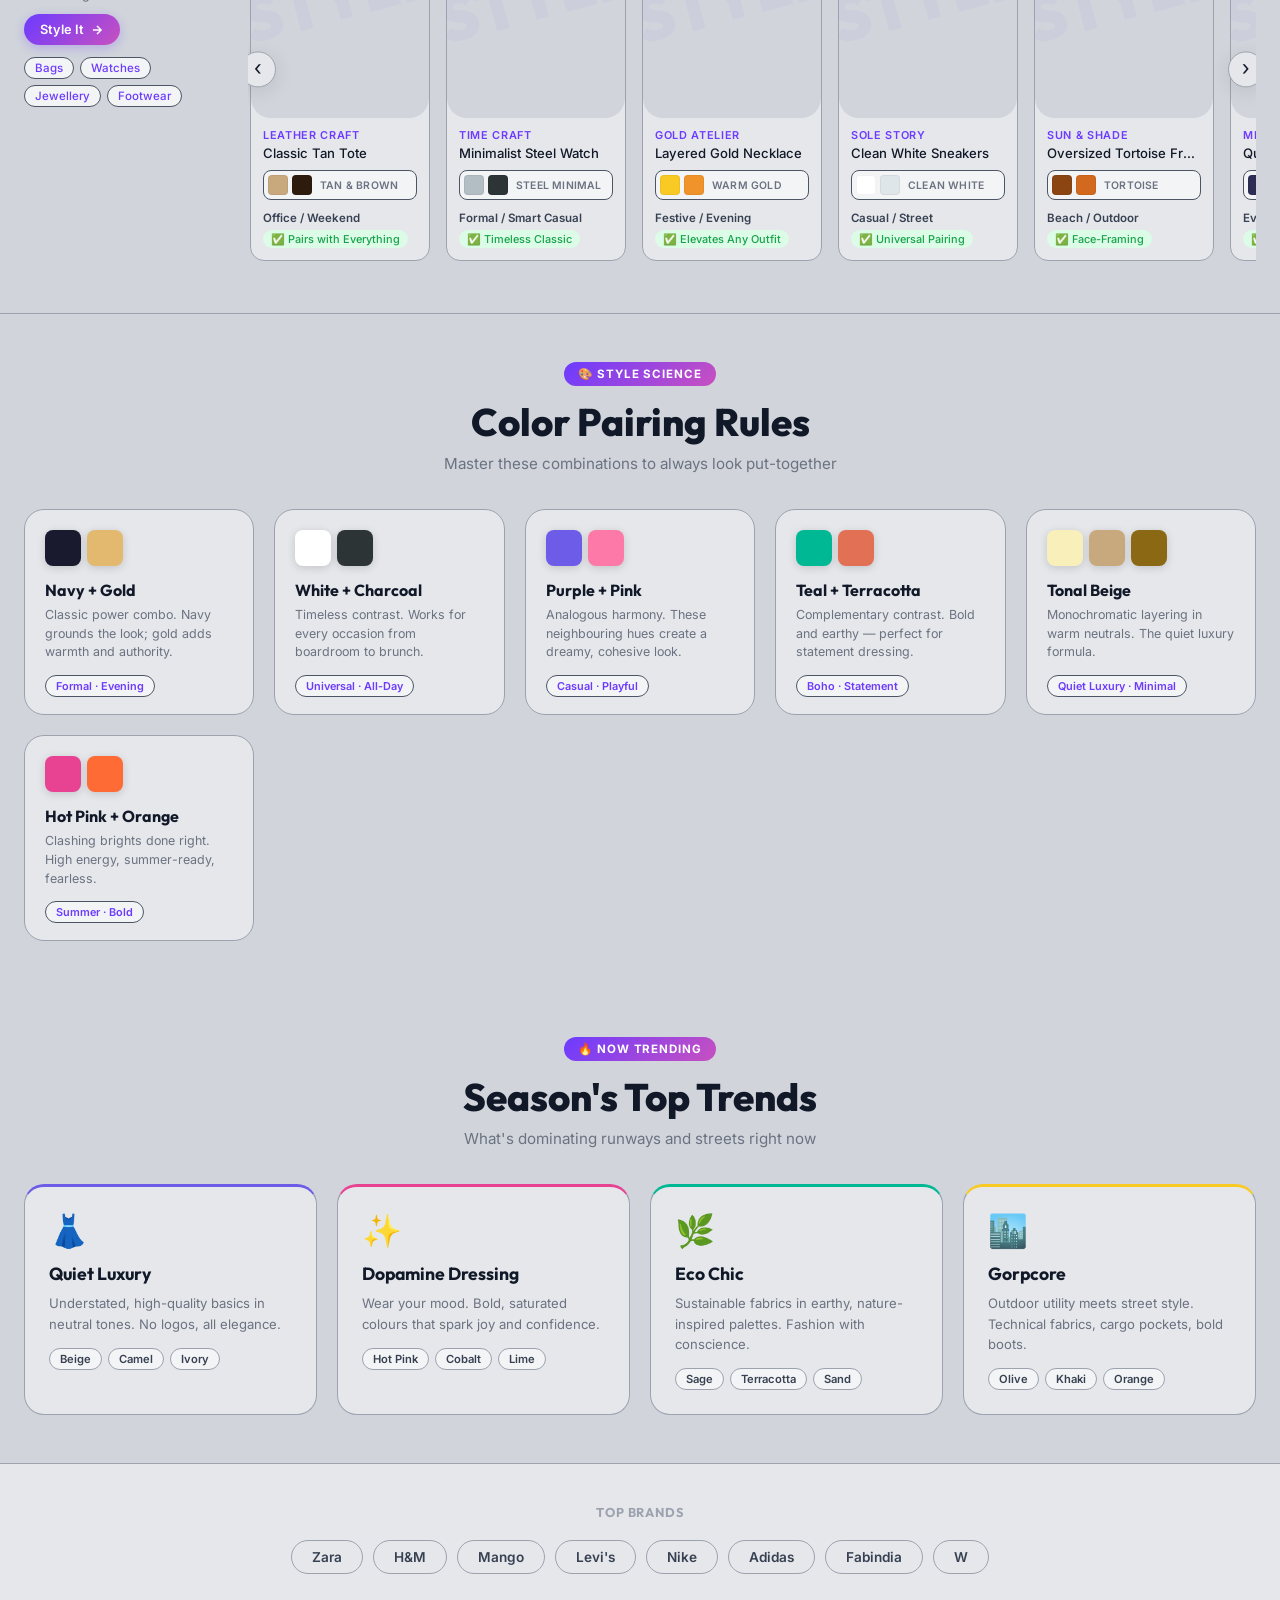
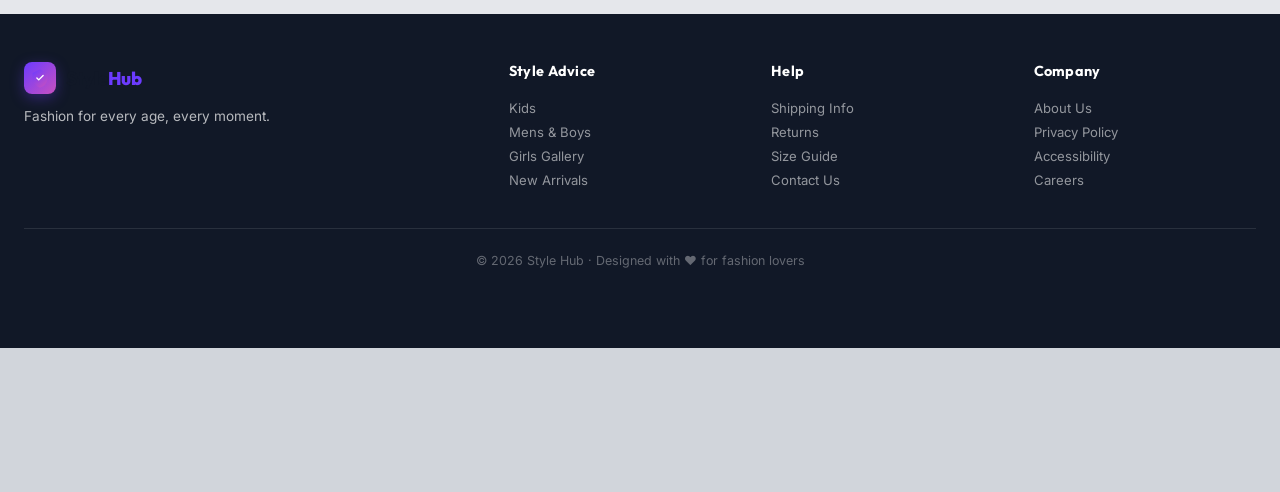
==== commit 0f27aabc: "Remove Style Quiz feature" ====
--- a/index.html
+++ b/index.html
@@ -34,7 +34,11 @@
       <!-- Logo word mark — bubble letters -->
       <div class="splash-logo-wrap" id="splash-logo-wrap">
         <h1 class="splash-logo-text">
-          <span class="bubble-letter bl-s">s</span><span class="bubble-letter bl-t">t</span><span class="bubble-letter bl-y">y</span><span class="bubble-letter bl-l">l</span><span class="bubble-letter bl-e">e</span><span class="bubble-gap"></span><span class="bubble-letter bl-h">h</span><span class="bubble-letter bl-u">u</span><span class="bubble-letter bl-b2">b</span>
+          <span class="bubble-letter bl-s">s</span><span class="bubble-letter bl-t">t</span><span
+            class="bubble-letter bl-y">y</span><span class="bubble-letter bl-l">l</span><span
+            class="bubble-letter bl-e">e</span><span class="bubble-gap"></span><span
+            class="bubble-letter bl-h">h</span><span class="bubble-letter bl-u">u</span><span
+            class="bubble-letter bl-b2">b</span>
         </h1>
       </div>
 
@@ -46,7 +50,9 @@
     </div>
 
     <!-- Bottom progress bar -->
-    <div class="splash-progress"><div class="splash-progress-fill" id="splash-progress-fill"></div></div>
+    <div class="splash-progress">
+      <div class="splash-progress-fill" id="splash-progress-fill"></div>
+    </div>
   </div>
 
   <!-- ══════════════════ AUTH SCREEN ══════════════════ -->
@@ -57,11 +63,12 @@
       <div class="auth-logo">
         <div class="logo-icon">
           <svg width="22" height="22" viewBox="0 0 32 32" fill="none">
-            <path d="M16 2L4 8v8c0 7 5.2 13.5 12 15.5C22.8 29.5 28 23 28 16V8L16 2z" fill="url(#authLogoGrad)"/>
-            <path d="M11 16l3 3 7-7" stroke="#fff" stroke-width="2.2" stroke-linecap="round" stroke-linejoin="round"/>
+            <path d="M16 2L4 8v8c0 7 5.2 13.5 12 15.5C22.8 29.5 28 23 28 16V8L16 2z" fill="url(#authLogoGrad)" />
+            <path d="M11 16l3 3 7-7" stroke="#fff" stroke-width="2.2" stroke-linecap="round" stroke-linejoin="round" />
             <defs>
               <linearGradient id="authLogoGrad" x1="4" y1="2" x2="28" y2="30" gradientUnits="userSpaceOnUse">
-                <stop stop-color="#6C3BFF"/><stop offset="1" stop-color="#C850C0"/>
+                <stop stop-color="#6C3BFF" />
+                <stop offset="1" stop-color="#C850C0" />
               </linearGradient>
             </defs>
           </svg>
@@ -80,11 +87,11 @@
       <form class="auth-form" id="form-login" onsubmit="handleLogin(event)">
         <div class="auth-field">
           <label>Email</label>
-          <input type="email" id="login-email" placeholder="you@example.com" required autocomplete="email"/>
+          <input type="email" id="login-email" placeholder="you@example.com" required autocomplete="email" />
         </div>
         <div class="auth-field">
           <label>Password</label>
-          <input type="password" id="login-password" placeholder="••••••••" required autocomplete="current-password"/>
+          <input type="password" id="login-password" placeholder="••••••••" required autocomplete="current-password" />
         </div>
         <p class="auth-error" id="login-error"></p>
         <button type="submit" class="auth-btn">Login</button>
@@ -94,15 +101,16 @@
       <form class="auth-form auth-form-hidden" id="form-signup" onsubmit="handleSignup(event)">
         <div class="auth-field">
           <label>Name</label>
-          <input type="text" id="signup-name" placeholder="Your name" required autocomplete="name"/>
+          <input type="text" id="signup-name" placeholder="Your name" required autocomplete="name" />
         </div>
         <div class="auth-field">
           <label>Email</label>
-          <input type="email" id="signup-email" placeholder="you@example.com" required autocomplete="email"/>
+          <input type="email" id="signup-email" placeholder="you@example.com" required autocomplete="email" />
         </div>
         <div class="auth-field">
           <label>Password</label>
-          <input type="password" id="signup-password" placeholder="Min 6 characters" required autocomplete="new-password"/>
+          <input type="password" id="signup-password" placeholder="Min 6 characters" required
+            autocomplete="new-password" />
         </div>
         <p class="auth-error" id="signup-error"></p>
         <button type="submit" class="auth-btn">Create Account</button>
@@ -204,38 +212,52 @@
       <div class="features-grid">
         <a href="outfit-builder.html" class="feature-card">
           <div class="fc-icon">👗</div>
-          <div class="fc-text"><div class="fc-title">Outfit Builder</div><div class="fc-sub">Mix & score combinations</div></div>
+          <div class="fc-text">
+            <div class="fc-title">Outfit Builder</div>
+            <div class="fc-sub">Mix & score combinations</div>
+          </div>
           <span class="fc-arrow">›</span>
         </a>
         <a href="color-picker.html" class="feature-card">
           <div class="fc-icon">🎨</div>
-          <div class="fc-text"><div class="fc-title">Color Picker</div><div class="fc-sub">Check color compatibility</div></div>
+          <div class="fc-text">
+            <div class="fc-title">Color Picker</div>
+            <div class="fc-sub">Check color compatibility</div>
+          </div>
           <span class="fc-arrow">›</span>
         </a>
 
         <a href="weather-outfit.html" class="feature-card">
           <div class="fc-icon">🌤️</div>
-          <div class="fc-text"><div class="fc-title">Weather Outfit</div><div class="fc-sub">Dress for today's weather</div></div>
+          <div class="fc-text">
+            <div class="fc-title">Weather Outfit</div>
+            <div class="fc-sub">Dress for today's weather</div>
+          </div>
           <span class="fc-arrow">›</span>
         </a>
-        <a href="style-quiz.html" class="feature-card">
-          <div class="fc-icon">✨</div>
-          <div class="fc-text"><div class="fc-title">Style Quiz</div><div class="fc-sub">Discover your personality</div></div>
-          <span class="fc-arrow">›</span>
-        </a>
+
         <a href="wishlist.html" class="feature-card">
           <div class="fc-icon">❤️</div>
-          <div class="fc-text"><div class="fc-title">My Wishlist</div><div class="fc-sub">View saved outfits</div></div>
+          <div class="fc-text">
+            <div class="fc-title">My Wishlist</div>
+            <div class="fc-sub">View saved outfits</div>
+          </div>
           <span class="fc-arrow">›</span>
         </a>
         <a href="advisor.html" class="feature-card">
           <div class="fc-icon">🤖</div>
-          <div class="fc-text"><div class="fc-title">AI Advisor</div><div class="fc-sub">Chat with your stylist</div></div>
+          <div class="fc-text">
+            <div class="fc-title">AI Advisor</div>
+            <div class="fc-sub">Chat with your stylist</div>
+          </div>
           <span class="fc-arrow">›</span>
         </a>
         <a href="profile.html" class="feature-card">
           <div class="fc-icon">👤</div>
-          <div class="fc-text"><div class="fc-title">My Profile</div><div class="fc-sub">Stats, dark mode & more</div></div>
+          <div class="fc-text">
+            <div class="fc-title">My Profile</div>
+            <div class="fc-sub">Stats, dark mode & more</div>
+          </div>
           <span class="fc-arrow">›</span>
         </a>
       </div>
@@ -285,7 +307,8 @@
 
           <article class="product-card">
             <div class="prod-img-wrap ken-burns">
-              <img src="https://www.sheknows.com/wp-content/uploads/2023/09/Screen-Shot-2023-09-21-at-2.42.38-PM.png?w=1440"
+              <img
+                src="https://www.sheknows.com/wp-content/uploads/2023/09/Screen-Shot-2023-09-21-at-2.42.38-PM.png?w=1440"
                 alt="Siblings in coastal matching outfits" loading="lazy" />
               <span class="prod-tag new">Perfect Duo</span>
               <button class="prod-wish" aria-label="Add to wishlist">♡</button>
@@ -308,7 +331,8 @@
 
           <article class="product-card">
             <div class="prod-img-wrap ken-burns">
-              <img src="https://www.fancydresswale.com/cdn/shop/products/Newborn-Toddler-Kids-Monkey-Printed-Baby-Boys-Clothing-Set-Long-Sleeve-Tops-Pants-Little-Kids-All-season-Outfits_-Brown-fancydresswale.com-53415029.jpg?v=1753687562"
+              <img
+                src="https://www.fancydresswale.com/cdn/shop/products/Newborn-Toddler-Kids-Monkey-Printed-Baby-Boys-Clothing-Set-Long-Sleeve-Tops-Pants-Little-Kids-All-season-Outfits_-Brown-fancydresswale.com-53415029.jpg?v=1753687562"
                 alt="Kid in jungle motif outfit" loading="lazy" />
               <span class="prod-tag trending">Contrast Tip</span>
               <button class="prod-wish" aria-label="Add to wishlist">♡</button>
@@ -753,14 +777,18 @@
     <section class="category-row alt-row" id="womens-row">
       <div class="category-label-col">
         <div class="cat-icon">
-          <svg width="28" height="28" viewBox="0 0 24 24" fill="none" stroke="currentColor" stroke-width="1.8" stroke-linecap="round" stroke-linejoin="round">
-            <circle cx="12" cy="8" r="4"/><path d="M12 12v8M9 18h6"/>
+          <svg width="28" height="28" viewBox="0 0 24 24" fill="none" stroke="currentColor" stroke-width="1.8"
+            stroke-linecap="round" stroke-linejoin="round">
+            <circle cx="12" cy="8" r="4" />
+            <path d="M12 12v8M9 18h6" />
           </svg>
         </div>
         <h2 class="cat-name">Womens</h2>
         <p class="cat-desc">Elegant palettes &amp;<br />occasion dressing</p>
         <button class="cat-cta-btn" id="womens-cat-btn">Explore
-          <svg width="14" height="14" viewBox="0 0 24 24" fill="none" stroke="currentColor" stroke-width="2.5"><path d="M5 12h14M12 5l7 7-7 7"/></svg>
+          <svg width="14" height="14" viewBox="0 0 24 24" fill="none" stroke="currentColor" stroke-width="2.5">
+            <path d="M5 12h14M12 5l7 7-7 7" />
+          </svg>
         </button>
         <div class="cat-sub-links">
           <span class="sub-chip">Sarees</span>
@@ -774,7 +802,8 @@
         <div class="product-scroll" id="womens-scroll">
           <article class="product-card">
             <div class="prod-img-wrap ken-burns">
-              <img src="https://images.unsplash.com/photo-1515886657613-9f3515b0c78f?w=800&q=80" alt="Woman in elegant wrap dress" loading="lazy"/>
+              <img src="https://images.unsplash.com/photo-1515886657613-9f3515b0c78f?w=800&q=80"
+                alt="Woman in elegant wrap dress" loading="lazy" />
               <span class="prod-tag new">Power Look</span>
               <button class="prod-wish" aria-label="Add to wishlist">♡</button>
             </div>
@@ -794,7 +823,8 @@
           </article>
           <article class="product-card">
             <div class="prod-img-wrap ken-burns">
-              <img src="https://images.unsplash.com/photo-1469334031218-e382a71b716b?w=800&q=80" alt="Woman in pastel co-ord set" loading="lazy"/>
+              <img src="https://images.unsplash.com/photo-1469334031218-e382a71b716b?w=800&q=80"
+                alt="Woman in pastel co-ord set" loading="lazy" />
               <span class="prod-tag trending">Soft Power</span>
               <button class="prod-wish" aria-label="Add to wishlist">♡</button>
             </div>
@@ -814,7 +844,8 @@
           </article>
           <article class="product-card">
             <div class="prod-img-wrap ken-burns">
-              <img src="https://images.unsplash.com/photo-1483985988355-763728e1935b?w=800&q=80" alt="Woman in power blazer" loading="lazy"/>
+              <img src="https://images.unsplash.com/photo-1483985988355-763728e1935b?w=800&q=80"
+                alt="Woman in power blazer" loading="lazy" />
               <button class="prod-wish" aria-label="Add to wishlist">♡</button>
             </div>
             <div class="prod-info">
@@ -833,7 +864,8 @@
           </article>
           <article class="product-card">
             <div class="prod-img-wrap ken-burns">
-              <img src="https://images.unsplash.com/photo-1496747611176-843222e1e57c?w=800&q=80" alt="Woman in floral maxi" loading="lazy"/>
+              <img src="https://images.unsplash.com/photo-1496747611176-843222e1e57c?w=800&q=80"
+                alt="Woman in floral maxi" loading="lazy" />
               <button class="prod-wish" aria-label="Add to wishlist">♡</button>
             </div>
             <div class="prod-info">
@@ -852,7 +884,8 @@
           </article>
           <article class="product-card">
             <div class="prod-img-wrap ken-burns">
-              <img src="https://images.unsplash.com/photo-1434389677669-e08b4cac3105?w=800&q=80" alt="Woman in ethnic kurta" loading="lazy"/>
+              <img src="https://images.unsplash.com/photo-1434389677669-e08b4cac3105?w=800&q=80"
+                alt="Woman in ethnic kurta" loading="lazy" />
               <span class="prod-tag new">Heritage</span>
               <button class="prod-wish" aria-label="Add to wishlist">♡</button>
             </div>
@@ -872,7 +905,8 @@
           </article>
           <article class="product-card">
             <div class="prod-img-wrap ken-burns">
-              <img src="https://images.unsplash.com/photo-1539109136881-3be0616acf4b?w=800&q=80" alt="Woman in street style" loading="lazy"/>
+              <img src="https://images.unsplash.com/photo-1539109136881-3be0616acf4b?w=800&q=80"
+                alt="Woman in street style" loading="lazy" />
               <span class="prod-tag trending">Street Edit</span>
               <button class="prod-wish" aria-label="Add to wishlist">♡</button>
             </div>
@@ -901,14 +935,18 @@
     <section class="category-row" id="accessories-row">
       <div class="category-label-col">
         <div class="cat-icon">
-          <svg width="28" height="28" viewBox="0 0 24 24" fill="none" stroke="currentColor" stroke-width="1.8" stroke-linecap="round" stroke-linejoin="round">
-            <path d="M20.84 4.61a5.5 5.5 0 00-7.78 0L12 5.67l-1.06-1.06a5.5 5.5 0 00-7.78 7.78l1.06 1.06L12 21.23l7.78-7.78 1.06-1.06a5.5 5.5 0 000-7.78z"/>
+          <svg width="28" height="28" viewBox="0 0 24 24" fill="none" stroke="currentColor" stroke-width="1.8"
+            stroke-linecap="round" stroke-linejoin="round">
+            <path
+              d="M20.84 4.61a5.5 5.5 0 00-7.78 0L12 5.67l-1.06-1.06a5.5 5.5 0 00-7.78 7.78l1.06 1.06L12 21.23l7.78-7.78 1.06-1.06a5.5 5.5 0 000-7.78z" />
           </svg>
         </div>
         <h2 class="cat-name">Accessories</h2>
         <p class="cat-desc">Complete your look<br />with the right accents</p>
         <button class="cat-cta-btn" id="acc-cat-btn">Style It
-          <svg width="14" height="14" viewBox="0 0 24 24" fill="none" stroke="currentColor" stroke-width="2.5"><path d="M5 12h14M12 5l7 7-7 7"/></svg>
+          <svg width="14" height="14" viewBox="0 0 24 24" fill="none" stroke="currentColor" stroke-width="2.5">
+            <path d="M5 12h14M12 5l7 7-7 7" />
+          </svg>
         </button>
         <div class="cat-sub-links">
           <span class="sub-chip">Bags</span>
@@ -922,7 +960,8 @@
         <div class="product-scroll" id="acc-scroll">
           <article class="product-card">
             <div class="prod-img-wrap ken-burns">
-              <img src="https://images.unsplash.com/photo-1548036328-c9fa89d128fa?w=800&q=80" alt="Leather tote bag" loading="lazy"/>
+              <img src="https://images.unsplash.com/photo-1548036328-c9fa89d128fa?w=800&q=80" alt="Leather tote bag"
+                loading="lazy" />
               <span class="prod-tag new">Must Have</span>
               <button class="prod-wish" aria-label="Add to wishlist">♡</button>
             </div>
@@ -942,7 +981,8 @@
           </article>
           <article class="product-card">
             <div class="prod-img-wrap ken-burns">
-              <img src="https://images.unsplash.com/photo-1523275335684-37898b6baf30?w=800&q=80" alt="Minimalist watch" loading="lazy"/>
+              <img src="https://images.unsplash.com/photo-1523275335684-37898b6baf30?w=800&q=80" alt="Minimalist watch"
+                loading="lazy" />
               <button class="prod-wish" aria-label="Add to wishlist">♡</button>
             </div>
             <div class="prod-info">
@@ -961,7 +1001,8 @@
           </article>
           <article class="product-card">
             <div class="prod-img-wrap ken-burns">
-              <img src="https://images.unsplash.com/photo-1515562141207-7a88fb7ce338?w=800&q=80" alt="Gold jewellery set" loading="lazy"/>
+              <img src="https://images.unsplash.com/photo-1515562141207-7a88fb7ce338?w=800&q=80"
+                alt="Gold jewellery set" loading="lazy" />
               <span class="prod-tag trending">Gold Rush</span>
               <button class="prod-wish" aria-label="Add to wishlist">♡</button>
             </div>
@@ -981,7 +1022,8 @@
           </article>
           <article class="product-card">
             <div class="prod-img-wrap ken-burns">
-              <img src="https://images.unsplash.com/photo-1542291026-7eec264c27ff?w=800&q=80" alt="Sneakers" loading="lazy"/>
+              <img src="https://images.unsplash.com/photo-1542291026-7eec264c27ff?w=800&q=80" alt="Sneakers"
+                loading="lazy" />
               <button class="prod-wish" aria-label="Add to wishlist">♡</button>
             </div>
             <div class="prod-info">
@@ -1000,7 +1042,8 @@
           </article>
           <article class="product-card">
             <div class="prod-img-wrap ken-burns">
-              <img src="https://images.unsplash.com/photo-1553062407-98eeb64c6a62?w=800&q=80" alt="Sunglasses" loading="lazy"/>
+              <img src="https://images.unsplash.com/photo-1553062407-98eeb64c6a62?w=800&q=80" alt="Sunglasses"
+                loading="lazy" />
               <span class="prod-tag new">Summer Essential</span>
               <button class="prod-wish" aria-label="Add to wishlist">♡</button>
             </div>
@@ -1020,7 +1063,8 @@
           </article>
           <article class="product-card">
             <div class="prod-img-wrap ken-burns">
-              <img src="https://images.unsplash.com/photo-1584917865442-de89df76afd3?w=800&q=80" alt="Crossbody bag" loading="lazy"/>
+              <img src="https://images.unsplash.com/photo-1584917865442-de89df76afd3?w=800&q=80" alt="Crossbody bag"
+                loading="lazy" />
               <button class="prod-wish" aria-label="Add to wishlist">♡</button>
             </div>
             <div class="prod-info">
@@ -1086,7 +1130,8 @@
         </div>
         <div class="ct-card">
           <div class="ct-swatches">
-            <span style="background:#f8efba"></span><span style="background:#c8a97e"></span><span style="background:#8B6914"></span>
+            <span style="background:#f8efba"></span><span style="background:#c8a97e"></span><span
+              style="background:#8B6914"></span>
           </div>
           <h3>Tonal Beige</h3>
           <p>Monochromatic layering in warm neutrals. The quiet luxury formula.</p>
@@ -1185,7 +1230,8 @@
 
     <a href="profile.html" class="bn-item" id="bn-profile" aria-label="My profile">
       <div class="bn-icon">
-        <svg width="22" height="22" viewBox="0 0 24 24" fill="none" stroke="currentColor" stroke-width="2" stroke-linecap="round" stroke-linejoin="round">
+        <svg width="22" height="22" viewBox="0 0 24 24" fill="none" stroke="currentColor" stroke-width="2"
+          stroke-linecap="round" stroke-linejoin="round">
           <path d="M20 21v-2a4 4 0 00-4-4H8a4 4 0 00-4 4v2" />
           <circle cx="12" cy="7" r="4" />
         </svg>
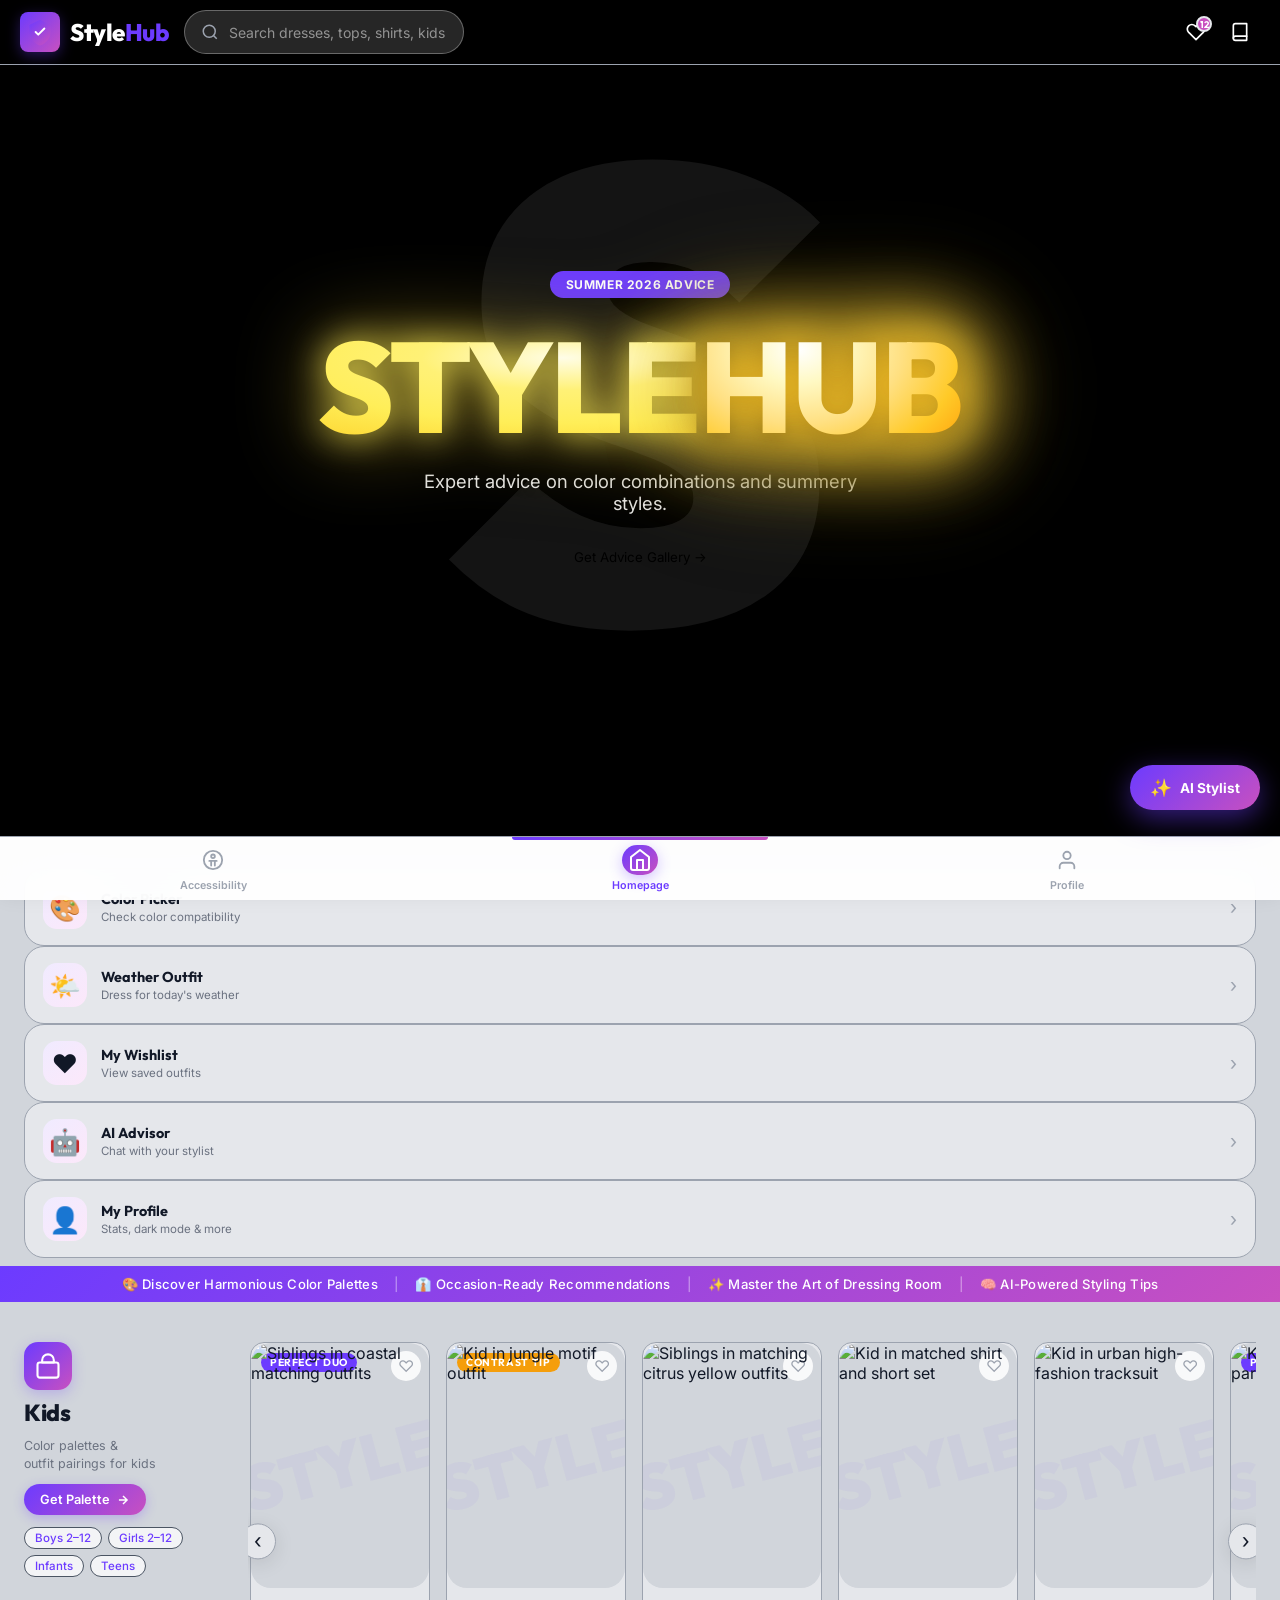
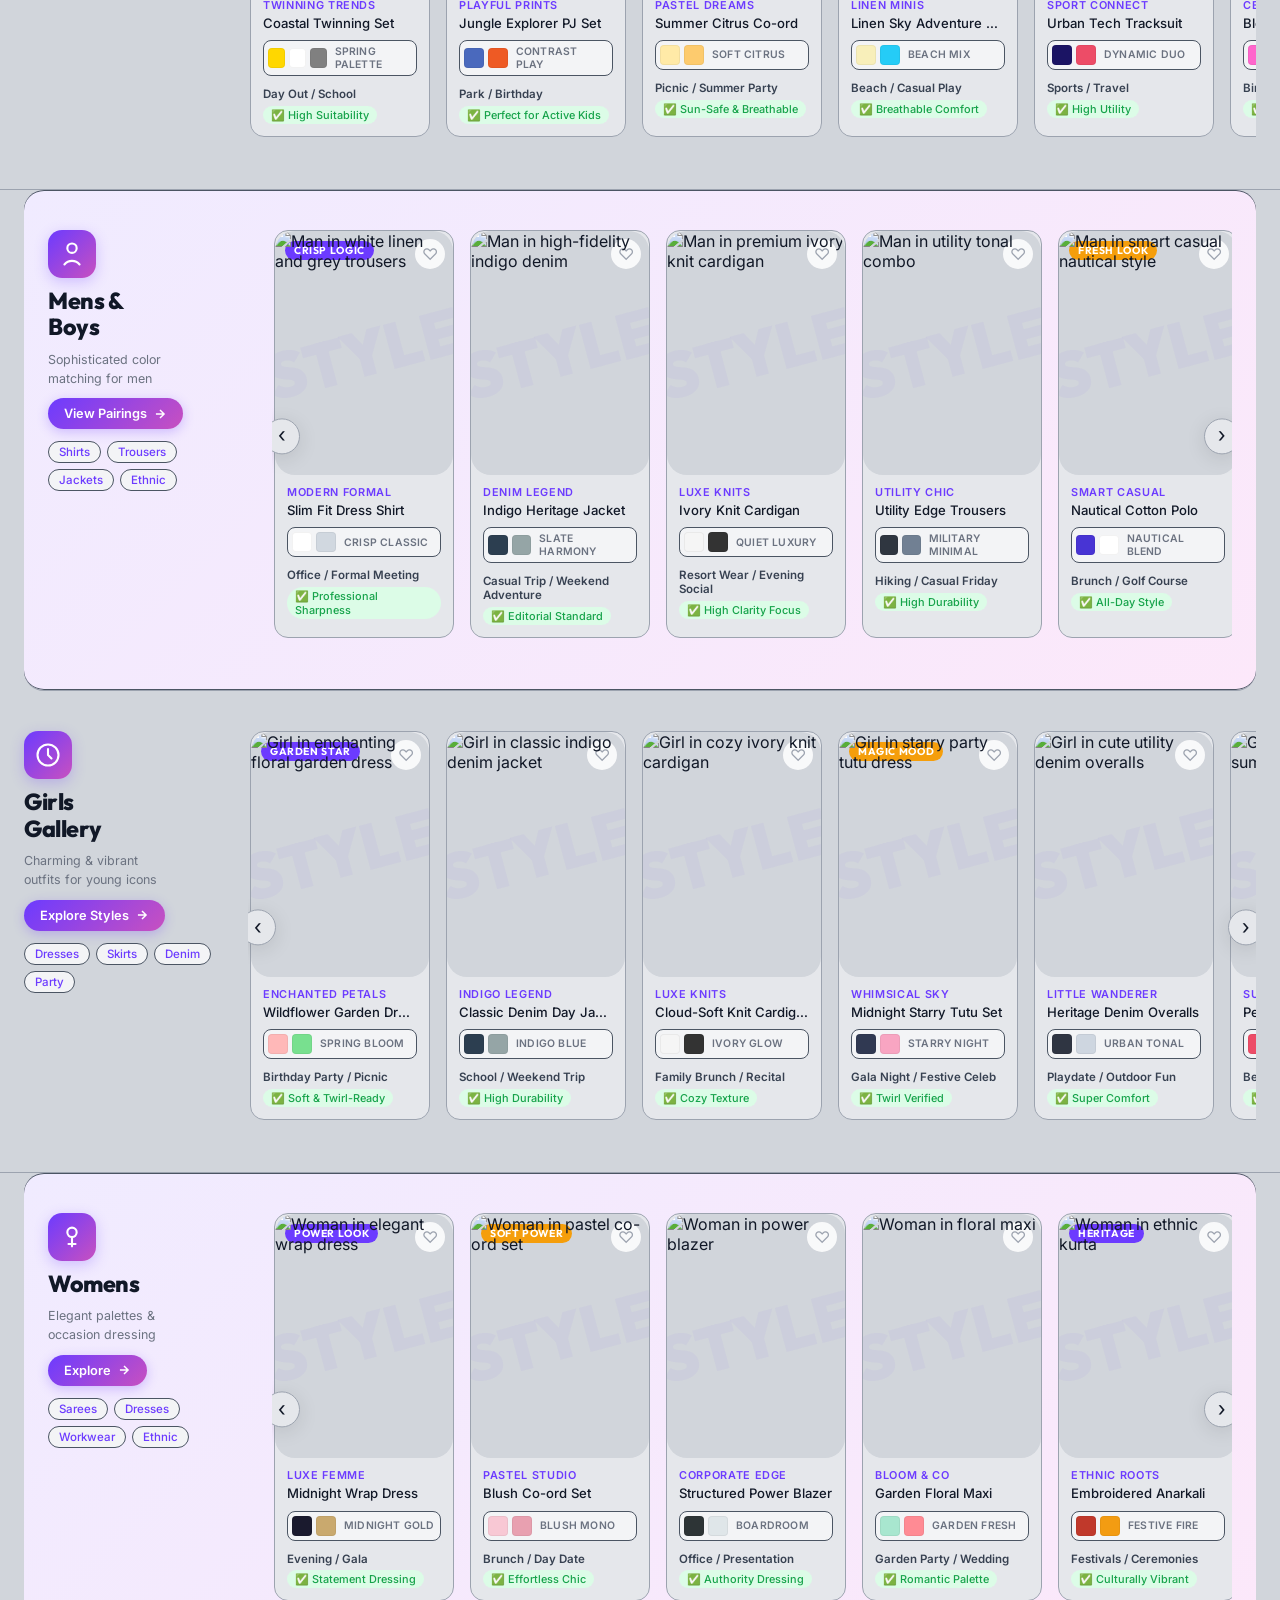
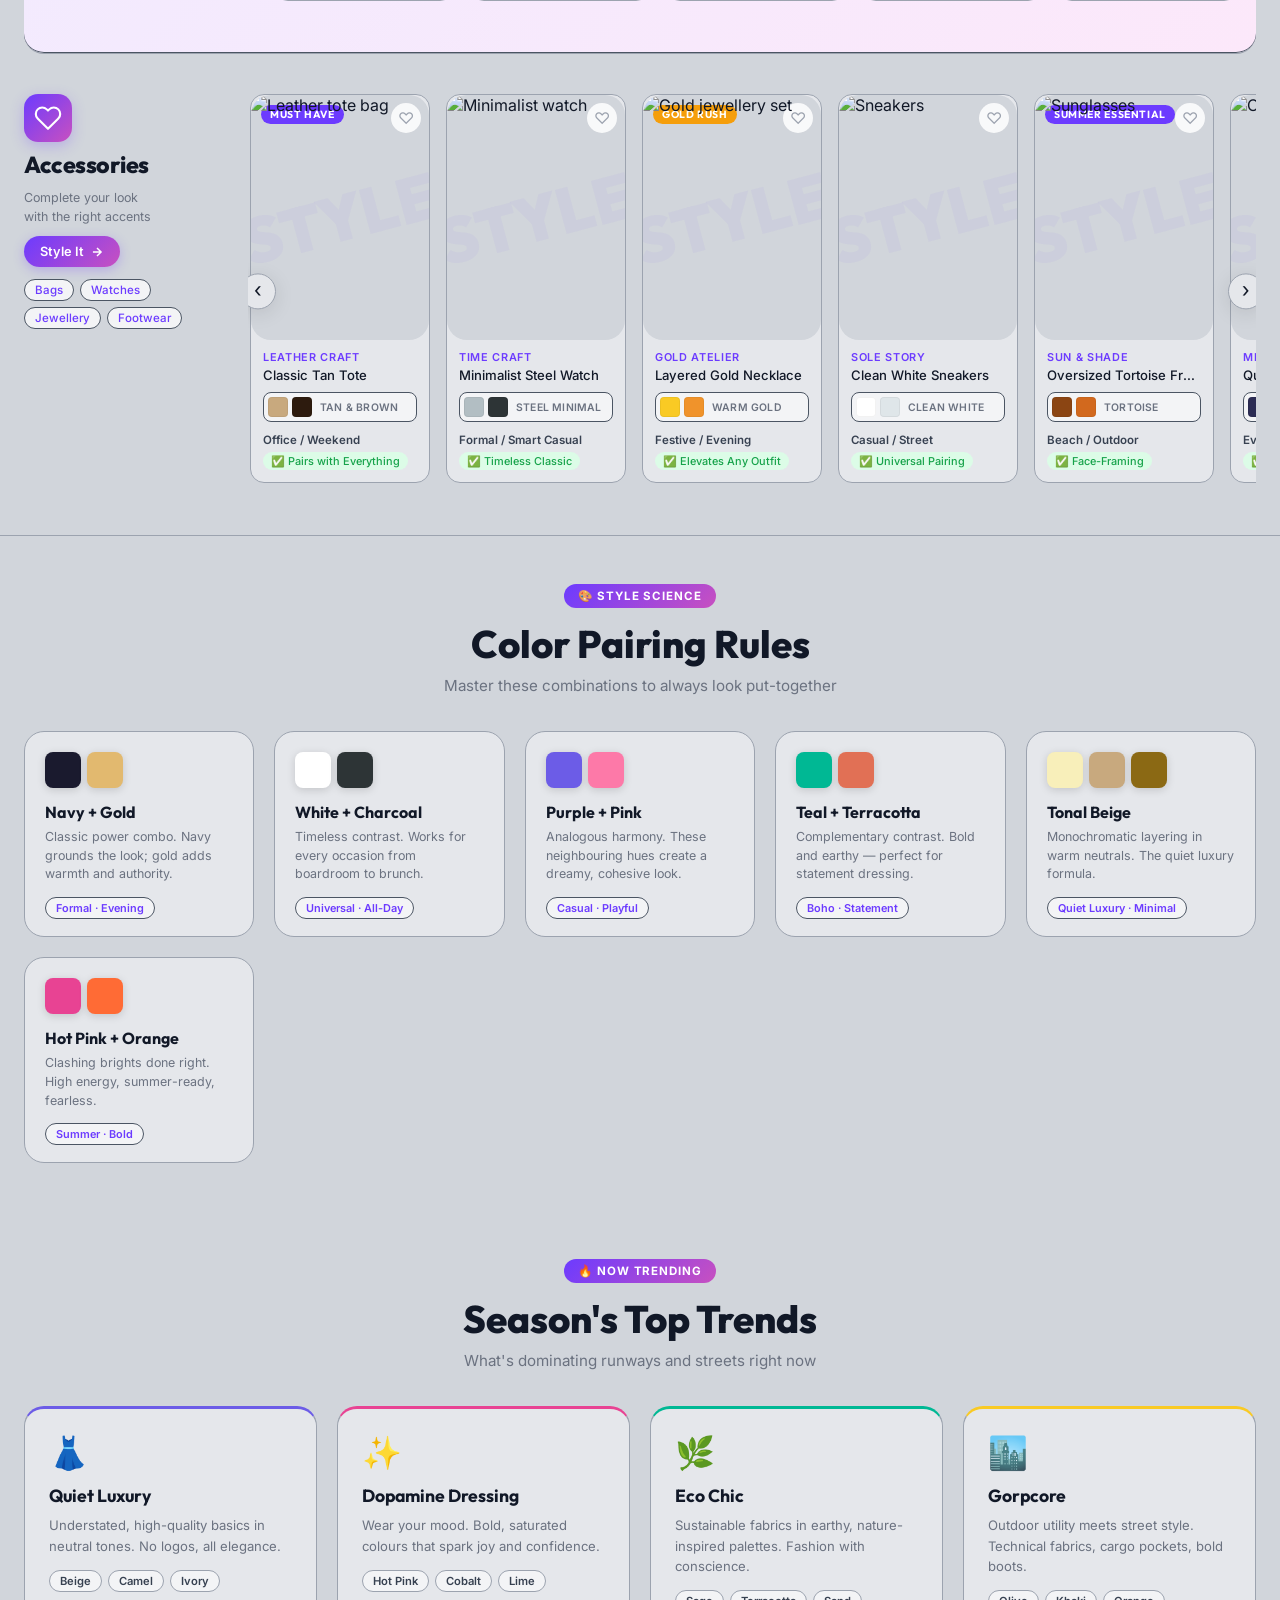
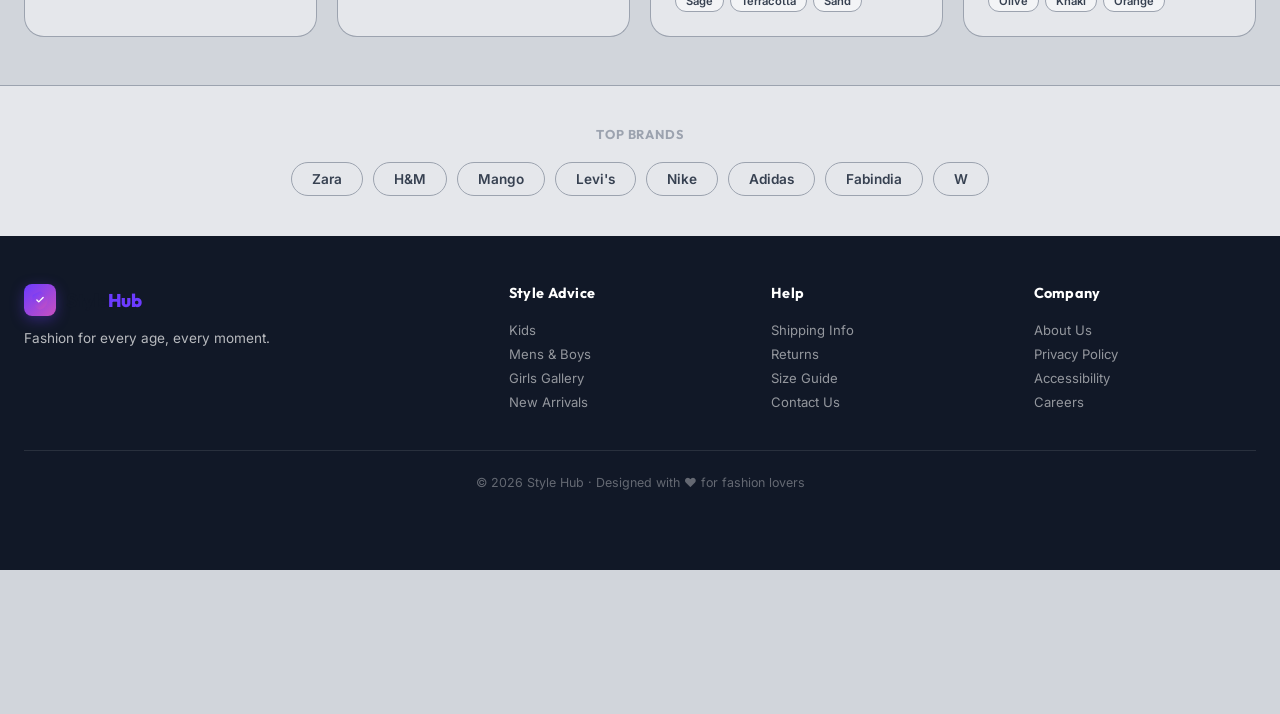
==== commit 3faa1b50: "Upgrade AI stylist to realistic Zara persona with Groq Llama" ====
--- a/index.html
+++ b/index.html
@@ -209,15 +209,6 @@
 
     <!-- ─── FEATURES GRID ─── -->
     <section class="features-grid-section">
-      <div class="features-grid">
-        <a href="outfit-builder.html" class="feature-card">
-          <div class="fc-icon">👗</div>
-          <div class="fc-text">
-            <div class="fc-title">Outfit Builder</div>
-            <div class="fc-sub">Mix & score combinations</div>
-          </div>
-          <span class="fc-arrow">›</span>
-        </a>
         <a href="color-picker.html" class="feature-card">
           <div class="fc-icon">🎨</div>
           <div class="fc-text">
@@ -1297,4 +1288,4 @@
   <script src="app.js"></script>
 </body>
 
-</html>+</html>
--- a/style.css
+++ b/style.css
@@ -5,51 +5,66 @@
 
 /* ── CSS Custom Properties ── */
 :root {
-  --clr-primary:    #6C3BFF;
-  --clr-primary-d:  #5228e8;
-  --clr-accent:     #C850C0;
-  --clr-grad:       linear-gradient(135deg, #6C3BFF 0%, #C850C0 100%);
-  --clr-grad-soft:  linear-gradient(135deg, #f0ebff 0%, #fce8fa 100%);
-
-  --clr-bg:         #D1D5DB; /* Medium Grey */
-  --clr-surface:    #E5E7EB; /* Light Grey */
-  --clr-surface2:   #F3F4F6; /* Very Light Grey */
-  --clr-border:     #9CA3AF;
-  --clr-border2:    #4B5563;
-
-  --clr-text:       #111827;
-  --clr-text2:      #374151;
-  --clr-text3:      #6B7280;
-  --clr-muted:      #9CA3AF;
-
-  --clr-tag-new:      #6C3BFF;
-  --clr-tag-sale:     #EF4444;
+  --clr-primary: #6C3BFF;
+  --clr-primary-d: #5228e8;
+  --clr-accent: #C850C0;
+  --clr-grad: linear-gradient(135deg, #6C3BFF 0%, #C850C0 100%);
+  --clr-grad-soft: linear-gradient(135deg, #f0ebff 0%, #fce8fa 100%);
+
+  --clr-bg: #D1D5DB;
+  /* Medium Grey */
+  --clr-surface: #E5E7EB;
+  /* Light Grey */
+  --clr-surface2: #F3F4F6;
+  /* Very Light Grey */
+  --clr-border: #9CA3AF;
+  --clr-border2: #4B5563;
+
+  --clr-text: #111827;
+  --clr-text2: #374151;
+  --clr-text3: #6B7280;
+  --clr-muted: #9CA3AF;
+
+  --clr-tag-new: #6C3BFF;
+  --clr-tag-sale: #EF4444;
   --clr-tag-trending: #F59E0B;
 
-  --radius-sm:   8px;
-  --radius-md:   14px;
-  --radius-lg:   20px;
-  --radius-xl:   28px;
+  --radius-sm: 8px;
+  --radius-md: 14px;
+  --radius-lg: 20px;
+  --radius-xl: 28px;
   --radius-full: 999px;
 
-  --shadow-xs:  0 1px 3px rgba(0,0,0,.06);
-  --shadow-sm:  0 2px 8px rgba(0,0,0,.08);
-  --shadow-md:  0 4px 20px rgba(0,0,0,.10);
-  --shadow-lg:  0 8px 40px rgba(108,59,255,.15);
-  --shadow-card: 0 2px 12px rgba(108,59,255,.10);
-
-  --header-h:   64px;
-  --header-h-full: 110px; /* header + nav */
+  --shadow-xs: 0 1px 3px rgba(0, 0, 0, .06);
+  --shadow-sm: 0 2px 8px rgba(0, 0, 0, .08);
+  --shadow-md: 0 4px 20px rgba(0, 0, 0, .10);
+  --shadow-lg: 0 8px 40px rgba(108, 59, 255, .15);
+  --shadow-card: 0 2px 12px rgba(108, 59, 255, .10);
+
+  --header-h: 64px;
+  --header-h-full: 110px;
+  /* header + nav */
   --bottom-nav-h: 64px;
 
-  --transition: 0.22s cubic-bezier(.4,0,.2,1);
+  --transition: 0.22s cubic-bezier(.4, 0, .2, 1);
   --font-head: 'Outfit', sans-serif;
   --font-body: 'Inter', sans-serif;
 }
 
 /* ── Reset ── */
-*, *::before, *::after { box-sizing: border-box; margin: 0; padding: 0; }
-html { scroll-behavior: smooth; font-size: 16px; }
+*,
+*::before,
+*::after {
+  box-sizing: border-box;
+  margin: 0;
+  padding: 0;
+}
+
+html {
+  scroll-behavior: smooth;
+  font-size: 16px;
+}
+
 body {
   font-family: var(--font-body);
   background: var(--clr-bg);
@@ -58,10 +73,27 @@
   padding-bottom: calc(var(--bottom-nav-h) + 16px);
   -webkit-font-smoothing: antialiased;
 }
-img { max-width: 100%; display: block; }
-a  { text-decoration: none; color: inherit; }
-button { cursor: pointer; border: none; background: none; font-family: inherit; }
-ul { list-style: none; }
+
+img {
+  max-width: 100%;
+  display: block;
+}
+
+a {
+  text-decoration: none;
+  color: inherit;
+}
+
+button {
+  cursor: pointer;
+  border: none;
+  background: none;
+  font-family: inherit;
+}
+
+ul {
+  list-style: none;
+}
 
 /* ══════════════════════════════════════════════
    HEADER
@@ -93,16 +125,29 @@
   flex-shrink: 0;
   text-decoration: none;
 }
+
 .logo-icon {
-  width: 40px; height: 40px;
+  width: 40px;
+  height: 40px;
   border-radius: var(--radius-sm);
-  display: flex; align-items: center; justify-content: center;
+  display: flex;
+  align-items: center;
+  justify-content: center;
   background: var(--clr-grad);
-  box-shadow: 0 4px 14px rgba(108,59,255,.35);
+  box-shadow: 0 4px 14px rgba(108, 59, 255, .35);
   transition: transform var(--transition), box-shadow var(--transition);
 }
-.logo-icon.small { width: 32px; height: 32px; }
-.logo-icon:hover { transform: scale(1.07); box-shadow: 0 6px 20px rgba(108,59,255,.45); }
+
+.logo-icon.small {
+  width: 32px;
+  height: 32px;
+}
+
+.logo-icon:hover {
+  transform: scale(1.07);
+  box-shadow: 0 6px 20px rgba(108, 59, 255, .45);
+}
+
 .logo-text {
   font-family: var(--font-head);
   font-size: 1.5rem;
@@ -110,8 +155,14 @@
   color: var(--clr-text);
   letter-spacing: -0.5px;
 }
-.logo-text.small { font-size: 1.15rem; }
-.logo-accent { color: var(--clr-primary); }
+
+.logo-text.small {
+  font-size: 1.15rem;
+}
+
+.logo-accent {
+  color: var(--clr-primary);
+}
 
 }
 
@@ -120,7 +171,8 @@
   display: flex;
   align-items: center;
   gap: 8px;
-  max-width: 800px; /* Increased width */
+  max-width: 800px;
+  /* Increased width */
 }
 
 .search-bar {
@@ -128,7 +180,7 @@
   display: flex;
   align-items: center;
   gap: 10px;
-  background: rgba(255,255,255,0.7);
+  background: rgba(255, 255, 255, 0.7);
   backdrop-filter: blur(10px);
   border: 1.5px solid var(--clr-border);
   border-radius: var(--radius-full);
@@ -136,15 +188,22 @@
   height: 44px;
   transition: all 0.4s cubic-bezier(0.4, 0, 0.2, 1);
 }
+
 .search-bar:focus-within {
   border-color: var(--clr-primary);
-  box-shadow: 0 0 0 4px rgba(108,59,255,.08), 0 10px 20px rgba(0,0,0,0.05);
+  box-shadow: 0 0 0 4px rgba(108, 59, 255, .08), 0 10px 20px rgba(0, 0, 0, 0.05);
   background: var(--clr-surface);
   transform: translateY(-1px);
 }
 
-.search-icon { color: var(--clr-muted); flex-shrink: 0; }
-.search-bar:focus-within .search-icon { color: var(--clr-primary); }
+.search-icon {
+  color: var(--clr-muted);
+  flex-shrink: 0;
+}
+
+.search-bar:focus-within .search-icon {
+  color: var(--clr-primary);
+}
 
 .search-input {
   flex: 1;
@@ -155,7 +214,10 @@
   color: var(--clr-text);
   outline: none;
 }
-.search-input::placeholder { color: var(--clr-muted); }
+
+.search-input::placeholder {
+  color: var(--clr-muted);
+}
 
 .search-clear {
   font-size: 1.2rem;
@@ -164,8 +226,14 @@
   display: none;
   transition: color var(--transition);
 }
-.search-clear:hover { color: var(--clr-text); }
-.search-clear.visible { display: block; }
+
+.search-clear:hover {
+  color: var(--clr-text);
+}
+
+.search-clear.visible {
+  display: block;
+}
 
 /* ─ Header Actions ─ */
 .header-actions {
@@ -177,25 +245,36 @@
 
 .action-btn {
   position: relative;
-  width: 40px; height: 40px;
+  width: 40px;
+  height: 40px;
   border-radius: var(--radius-full);
-  display: flex; align-items: center; justify-content: center;
+  display: flex;
+  align-items: center;
+  justify-content: center;
   color: var(--clr-text2);
   transition: background var(--transition), color var(--transition);
 }
-.action-btn:hover { background: var(--clr-surface2); color: var(--clr-primary); }
+
+.action-btn:hover {
+  background: var(--clr-surface2);
+  color: var(--clr-primary);
+}
 
 .badge {
   position: absolute;
-  top: 4px; right: 4px;
-  width: 16px; height: 16px;
+  top: 4px;
+  right: 4px;
+  width: 16px;
+  height: 16px;
   background: var(--clr-accent);
   color: #fff;
   font-size: 0.6rem;
   font-weight: 700;
   font-family: var(--font-head);
   border-radius: var(--radius-full);
-  display: flex; align-items: center; justify-content: center;
+  display: flex;
+  align-items: center;
+  justify-content: center;
   border: 2px solid var(--clr-surface);
 }
 
@@ -204,20 +283,33 @@
   display: flex;
   flex-direction: column;
   gap: 5px;
-  width: 40px; height: 40px;
+  width: 40px;
+  height: 40px;
   border-radius: var(--radius-sm);
-  align-items: center; justify-content: center;
+  align-items: center;
+  justify-content: center;
   display: none;
 }
+
 .hamburger span {
-  width: 20px; height: 2px;
+  width: 20px;
+  height: 2px;
   background: var(--clr-text);
   border-radius: 2px;
   transition: all var(--transition);
 }
-.hamburger.open span:nth-child(1) { transform: translateY(7px) rotate(45deg); }
-.hamburger.open span:nth-child(2) { opacity: 0; }
-.hamburger.open span:nth-child(3) { transform: translateY(-7px) rotate(-45deg); }
+
+.hamburger.open span:nth-child(1) {
+  transform: translateY(7px) rotate(45deg);
+}
+
+.hamburger.open span:nth-child(2) {
+  opacity: 0;
+}
+
+.hamburger.open span:nth-child(3) {
+  transform: translateY(-7px) rotate(-45deg);
+}
 
 /* ─ Desktop Nav ─ */
 .desktop-nav {
@@ -232,7 +324,10 @@
   overflow-x: auto;
   scrollbar-width: none;
 }
-.desktop-nav::-webkit-scrollbar { display: none; }
+
+.desktop-nav::-webkit-scrollbar {
+  display: none;
+}
 
 .nav-item {
   font-family: var(--font-body);
@@ -244,20 +339,39 @@
   white-space: nowrap;
   transition: background var(--transition), color var(--transition);
 }
-.nav-item:hover { background: var(--clr-surface2); color: var(--clr-primary); }
-.nav-sale { color: #EF4444 !important; font-weight: 600; }
-.nav-sale:hover { background: #fff1f1 !important; }
-
-  color: var(--clr-text2);
-  padding: 10px 14px;
-  border-radius: var(--radius-sm);
-  font-size: 0.9rem;
-  font-weight: 500;
-  color: var(--clr-text2);
-  transition: background var(--transition), color var(--transition);
-}
-.mobile-menu a:hover { background: var(--clr-surface2); color: var(--clr-primary); }
-.mobile-menu.open { display: flex; }
+
+.nav-item:hover {
+  background: var(--clr-surface2);
+  color: var(--clr-primary);
+}
+
+.nav-sale {
+  color: #EF4444 !important;
+  font-weight: 600;
+}
+
+.nav-sale:hover {
+  background: #fff1f1 !important;
+}
+
+color: var(--clr-text2);
+padding: 10px 14px;
+border-radius: var(--radius-sm);
+font-size: 0.9rem;
+font-weight: 500;
+color: var(--clr-text2);
+transition: background var(--transition),
+color var(--transition);
+}
+
+.mobile-menu a:hover {
+  background: var(--clr-surface2);
+  color: var(--clr-primary);
+}
+
+.mobile-menu.open {
+  display: flex;
+}
 
 /* ══════════════════════════════════════════════
    SUMMER VIBE HERO
@@ -277,8 +391,10 @@
 
 .hero-summer-bg {
   position: absolute;
-  top: 0; left: 0;
-  width: 100%; height: 100%;
+  top: 0;
+  left: 0;
+  width: 100%;
+  height: 100%;
   background: url('https://images.unsplash.com/photo-1507525428034-b723cf961d3e?w=1600&q=80') center center / cover no-repeat;
   filter: brightness(0.55) saturate(1.2);
   z-index: 1;
@@ -289,7 +405,7 @@
   content: '';
   position: absolute;
   inset: 0;
-  background: linear-gradient(to bottom, rgba(0,0,0,0.3) 0%, rgba(0,0,0,0.7) 100%);
+  background: linear-gradient(to bottom, rgba(0, 0, 0, 0.3) 0%, rgba(0, 0, 0, 0.7) 100%);
   z-index: 2;
 }
 
@@ -301,7 +417,8 @@
   font-family: var(--font-head);
   font-size: clamp(15rem, 50vw, 45rem);
   font-weight: 900;
-  color: rgba(255,255,255,0.08); /* Minimalist overlay */
+  color: rgba(255, 255, 255, 0.08);
+  /* Minimalist overlay */
   z-index: 3;
   line-height: .1;
   pointer-events: none;
@@ -310,8 +427,17 @@
 }
 
 @keyframes alphabetPulse {
-  0%, 100% { transform: translate(-50%, -50%) scale(1); opacity: 0.08; }
-  50% { transform: translate(-50%, -50%) scale(1.05); opacity: 0.12; }
+
+  0%,
+  100% {
+    transform: translate(-50%, -50%) scale(1);
+    opacity: 0.08;
+  }
+
+  50% {
+    transform: translate(-50%, -50%) scale(1.05);
+    opacity: 0.12;
+  }
 }
 
 .hero-summer-content {
@@ -343,29 +469,25 @@
   letter-spacing: -2px;
   line-height: 1;
   margin-bottom: 20px;
-  background: radial-gradient(
-    ellipse at 38% 28%,
-    #fffde7 0%,
-    #fff176 25%,
-    #ffee58 50%,
-    #fdd835 75%,
-    #f9a825 100%
-  );
+  background: radial-gradient(ellipse at 38% 28%,
+      #fffde7 0%,
+      #fff176 25%,
+      #ffee58 50%,
+      #fdd835 75%,
+      #f9a825 100%);
   -webkit-background-clip: text;
   -webkit-text-fill-color: transparent;
   background-clip: text;
   filter:
-    drop-shadow(0 0 18px rgba(255,238,88,0.9))
-    drop-shadow(0 0 40px rgba(253,216,53,0.5))
-    drop-shadow(0 4px 10px rgba(0,0,0,0.6));
+    drop-shadow(0 0 18px rgba(255, 238, 88, 0.9)) drop-shadow(0 0 40px rgba(253, 216, 53, 0.5)) drop-shadow(0 4px 10px rgba(0, 0, 0, 0.6));
   text-shadow: none;
 }
 
 .hero-summer-content .hero-sub {
   font-size: 1.15rem;
-  color: rgba(255,255,255,0.9);
+  color: rgba(255, 255, 255, 0.9);
   margin-bottom: 32px;
-  text-shadow: 0 2px 10px rgba(0,0,0,0.3);
+  text-shadow: 0 2px 10px rgba(0, 0, 0, 0.3);
 }
 
 .hero-label-float {
@@ -379,8 +501,16 @@
   color: var(--clr-primary);
   z-index: 10;
 }
-.top-right { top: 20px; right: -20px; }
-.bottom-left { bottom: 30px; left: -20px; }
+
+.top-right {
+  top: 20px;
+  right: -20px;
+}
+
+.bottom-left {
+  bottom: 30px;
+  left: -20px;
+}
 
 .hero-text-overlay {
   text-align: center;
@@ -403,27 +533,30 @@
 }
 
 @keyframes floatHero {
-  0%, 100% { transform: translateY(0) rotate(0); }
-  50% { transform: translateY(-15px) rotate(1deg); }
+
+  0%,
+  100% {
+    transform: translateY(0) rotate(0);
+  }
+
+  50% {
+    transform: translateY(-15px) rotate(1deg);
+  }
 }
 
 /* ── Hero title HUB span — warmer gold tint matching splash .bl-h .bl-u .bl-b2 ── */
 .hero-title-hub {
-  background: radial-gradient(
-    ellipse at 38% 28%,
-    #ffffff 0%,
-    #fff9c4 20%,
-    #ffe082 45%,
-    #ffca28 70%,
-    #ff8f00 100%
-  );
+  background: radial-gradient(ellipse at 38% 28%,
+      #ffffff 0%,
+      #fff9c4 20%,
+      #ffe082 45%,
+      #ffca28 70%,
+      #ff8f00 100%);
   -webkit-background-clip: text;
   -webkit-text-fill-color: transparent;
   background-clip: text;
   filter:
-    drop-shadow(0 0 20px rgba(255,202,40,0.95))
-    drop-shadow(0 0 40px rgba(255,160,0,0.6))
-    drop-shadow(0 4px 10px rgba(0,0,0,0.6));
+    drop-shadow(0 0 20px rgba(255, 202, 40, 0.95)) drop-shadow(0 0 40px rgba(255, 160, 0, 0.6)) drop-shadow(0 4px 10px rgba(0, 0, 0, 0.6));
 }
 
 /* Header transparent over hero */
@@ -435,21 +568,49 @@
   width: 100%;
   transition: background 0.3s ease, box-shadow 0.3s ease;
 }
+
 .header.scrolled {
   background: var(--clr-surface);
   border-bottom: 1px solid var(--clr-border);
   box-shadow: var(--shadow-xs);
 }
+
 .header .logo-text,
-.header .action-btn { color: #fff; }
+.header .action-btn {
+  color: #fff;
+}
+
 .header.scrolled .logo-text,
-.header.scrolled .action-btn { color: var(--clr-text); }
-.header .search-bar { background: rgba(255,255,255,0.15); border-color: rgba(255,255,255,0.3); }
-.header .search-input { color: #fff; }
-.header .search-input::placeholder { color: rgba(255,255,255,0.5); }
-.header.scrolled .search-bar { background: rgba(255,255,255,0.7); border-color: var(--clr-border); }
-.header.scrolled .search-input { color: var(--clr-text); }
-.header.scrolled .search-input::placeholder { color: var(--clr-muted); }
+.header.scrolled .action-btn {
+  color: var(--clr-text);
+}
+
+.header .search-bar {
+  background: rgba(255, 255, 255, 0.15);
+  border-color: rgba(255, 255, 255, 0.3);
+}
+
+.header .search-input {
+  color: #fff;
+}
+
+.header .search-input::placeholder {
+  color: rgba(255, 255, 255, 0.5);
+}
+
+.header.scrolled .search-bar {
+  background: rgba(255, 255, 255, 0.7);
+  border-color: var(--clr-border);
+}
+
+.header.scrolled .search-input {
+  color: var(--clr-text);
+}
+
+.header.scrolled .search-input::placeholder {
+  color: var(--clr-muted);
+}
+
 .promo-strip {
   background: var(--clr-grad);
   color: #fff;
@@ -464,7 +625,10 @@
   flex-wrap: wrap;
   letter-spacing: 0.02em;
 }
-.strip-sep { opacity: 0.4; }
+
+.strip-sep {
+  opacity: 0.4;
+}
 
 /* ══════════════════════════════════════════════
    CATEGORY ROWS
@@ -480,8 +644,16 @@
   border-bottom: 1px solid var(--clr-border);
 }
 
-.alt-row { background: var(--clr-grad-soft); border-radius: var(--radius-lg); margin: 0 24px; max-width: none; }
-.alt-row { box-shadow: inset 0 1px 0 var(--clr-border2), inset 0 -1px 0 var(--clr-border2); }
+.alt-row {
+  background: var(--clr-grad-soft);
+  border-radius: var(--radius-lg);
+  margin: 0 24px;
+  max-width: none;
+}
+
+.alt-row {
+  box-shadow: inset 0 1px 0 var(--clr-border2), inset 0 -1px 0 var(--clr-border2);
+}
 
 /* ─ Left label column ─ */
 .category-label-col {
@@ -492,12 +664,15 @@
 }
 
 .cat-icon {
-  width: 48px; height: 48px;
+  width: 48px;
+  height: 48px;
   border-radius: var(--radius-md);
   background: var(--clr-grad);
-  display: flex;  align-items: center; justify-content: center;
+  display: flex;
+  align-items: center;
+  justify-content: center;
   color: #fff;
-  box-shadow: 0 4px 14px rgba(108,59,255,.25);
+  box-shadow: 0 4px 14px rgba(108, 59, 255, .25);
   flex-shrink: 0;
 }
 
@@ -527,11 +702,15 @@
   font-size: 0.8rem;
   font-weight: 600;
   border-radius: var(--radius-full);
-  box-shadow: 0 3px 12px rgba(108,59,255,.28);
+  box-shadow: 0 3px 12px rgba(108, 59, 255, .28);
   align-self: flex-start;
   transition: transform var(--transition), box-shadow var(--transition);
 }
-.cat-cta-btn:hover { transform: translateY(-2px); box-shadow: 0 6px 18px rgba(108,59,255,.4); }
+
+.cat-cta-btn:hover {
+  transform: translateY(-2px);
+  box-shadow: 0 6px 18px rgba(108, 59, 255, .4);
+}
 
 .cat-sub-links {
   display: flex;
@@ -551,7 +730,11 @@
   cursor: pointer;
   transition: background var(--transition), color var(--transition);
 }
-.sub-chip:hover { background: var(--clr-primary); color: #fff; }
+
+.sub-chip:hover {
+  background: var(--clr-primary);
+  color: #fff;
+}
 
 /* ─ Scrollable product row ─ */
 .product-scroll-wrap {
@@ -568,8 +751,15 @@
   scrollbar-width: thin;
   scrollbar-color: var(--clr-border) transparent;
 }
-.product-scroll::-webkit-scrollbar { height: 4px; }
-.product-scroll::-webkit-scrollbar-thumb { background: var(--clr-border); border-radius: 2px; }
+
+.product-scroll::-webkit-scrollbar {
+  height: 4px;
+}
+
+.product-scroll::-webkit-scrollbar-thumb {
+  background: var(--clr-border);
+  border-radius: 2px;
+}
 
 /* ─ Scroll Arrows ─ */
 .scroll-arrow {
@@ -577,20 +767,35 @@
   top: 50%;
   transform: translateY(-60%);
   z-index: 10;
-  width: 36px; height: 36px;
+  width: 36px;
+  height: 36px;
   border-radius: var(--radius-full);
   background: var(--clr-surface);
   color: var(--clr-text);
   box-shadow: var(--shadow-md);
   font-size: 1.3rem;
   line-height: 1;
-  display: flex; align-items: center; justify-content: center;
+  display: flex;
+  align-items: center;
+  justify-content: center;
   transition: background var(--transition), color var(--transition), transform var(--transition);
   border: 1px solid var(--clr-border);
 }
-.scroll-arrow:hover { background: var(--clr-primary); color: #fff; border-color: var(--clr-primary); transform: translateY(-60%) scale(1.08); }
-.scroll-arrow.left  { left: -8px; }
-.scroll-arrow.right { right: -8px; }
+
+.scroll-arrow:hover {
+  background: var(--clr-primary);
+  color: #fff;
+  border-color: var(--clr-primary);
+  transform: translateY(-60%) scale(1.08);
+}
+
+.scroll-arrow.left {
+  left: -8px;
+}
+
+.scroll-arrow.right {
+  right: -8px;
+}
 
 /* ══════════════════════════════════════════════
    PRODUCT CARDS
@@ -604,6 +809,7 @@
   transition: box-shadow var(--transition), transform var(--transition);
   cursor: pointer;
 }
+
 .product-card:hover {
   box-shadow: var(--shadow-card);
   transform: translateY(-4px);
@@ -615,6 +821,7 @@
   overflow: hidden;
   background: var(--clr-bg);
 }
+
 /* Slogan in background of images */
 .prod-img-wrap::before {
   content: 'STYLE';
@@ -625,22 +832,28 @@
   font-family: var(--font-head);
   font-size: 4rem;
   font-weight: 900;
-  color: rgba(108,59,255,0.04);
+  color: rgba(108, 59, 255, 0.04);
   z-index: 0;
   pointer-events: none;
 }
+
 .prod-img-wrap img {
   position: relative;
   z-index: 1;
-  width: 100%; height: 100%;
+  width: 100%;
+  height: 100%;
   object-fit: cover;
   transition: transform 0.6s cubic-bezier(0.2, 0.8, 0.2, 1);
 }
-.product-card:hover .prod-img-wrap img { transform: scale(1.1) translateY(-5px); }
+
+.product-card:hover .prod-img-wrap img {
+  transform: scale(1.1) translateY(-5px);
+}
 
 .prod-tag {
   position: absolute;
-  top: 10px; left: 10px;
+  top: 10px;
+  left: 10px;
   font-size: 0.65rem;
   font-weight: 700;
   font-family: var(--font-head);
@@ -650,26 +863,48 @@
   border-radius: var(--radius-full);
   color: #fff;
 }
-.prod-tag.new      { background: var(--clr-primary); }
-.prod-tag.sale     { background: var(--clr-tag-sale); }
-.prod-tag.trending { background: var(--clr-tag-trending); }
+
+.prod-tag.new {
+  background: var(--clr-primary);
+}
+
+.prod-tag.sale {
+  background: var(--clr-tag-sale);
+}
+
+.prod-tag.trending {
+  background: var(--clr-tag-trending);
+}
 
 .prod-wish {
   position: absolute;
-  top: 8px; right: 8px;
-  width: 30px; height: 30px;
-  background: rgba(255,255,255,.85);
+  top: 8px;
+  right: 8px;
+  width: 30px;
+  height: 30px;
+  background: rgba(255, 255, 255, .85);
   backdrop-filter: blur(6px);
   border-radius: var(--radius-full);
   font-size: 1rem;
   color: var(--clr-muted);
-  display: flex; align-items: center; justify-content: center;
+  display: flex;
+  align-items: center;
+  justify-content: center;
   transition: color var(--transition), background var(--transition);
 }
-.prod-wish:hover { color: #EF4444; background: #fff; }
-.prod-wish.active { color: #EF4444; }
-
-.prod-info { padding: 10px 12px 12px; }
+
+.prod-wish:hover {
+  color: #EF4444;
+  background: #fff;
+}
+
+.prod-wish.active {
+  color: #EF4444;
+}
+
+.prod-info {
+  padding: 10px 12px 12px;
+}
 
 .prod-brand {
   font-size: 0.68rem;
@@ -679,6 +914,7 @@
   color: var(--clr-primary);
   margin-bottom: 3px;
 }
+
 .prod-name {
   font-size: 0.82rem;
   font-weight: 500;
@@ -689,6 +925,7 @@
   overflow: hidden;
   text-overflow: ellipsis;
 }
+
 /* ── Palette Mood ── */
 .palette-mood {
   display: flex;
@@ -700,12 +937,14 @@
   border-radius: var(--radius-sm);
   border: 1px solid var(--clr-border2);
 }
+
 .color-block {
   width: 20px;
   height: 20px;
   border-radius: 4px;
-  box-shadow: inset 0 0 0 1px rgba(0,0,0,0.05);
-}
+  box-shadow: inset 0 0 0 1px rgba(0, 0, 0, 0.05);
+}
+
 .palette-label {
   font-size: 0.65rem;
   font-weight: 600;
@@ -721,12 +960,14 @@
   gap: 4px;
   margin-top: 8px;
 }
+
 .style-occasion {
   font-size: 0.72rem;
   font-weight: 600;
   color: var(--clr-text2);
   line-height: 1.2;
 }
+
 .style-suitability {
   font-size: 0.68rem;
   font-weight: 500;
@@ -745,27 +986,37 @@
 }
 
 @keyframes kenburns {
-  0% { transform: scale(1); }
-  100% { transform: scale(1.15) translate(-2%, -2%); }
+  0% {
+    transform: scale(1);
+  }
+
+  100% {
+    transform: scale(1.15) translate(-2%, -2%);
+  }
 }
 
 .prod-img-wrap {
   position: relative;
-  aspect-ratio: 4 / 5.5; /* Slightly more vertical for professional fashion look */
+  aspect-ratio: 4 / 5.5;
+  /* Slightly more vertical for professional fashion look */
   overflow: hidden;
   background: var(--clr-bg);
   border-radius: var(--radius-lg);
 }
+
 .prod-img-wrap img {
   position: relative;
   z-index: 1;
-  width: 100%; height: 100%;
+  width: 100%;
+  height: 100%;
   object-fit: cover;
-  object-position: center 20%; /* Keep focus on faces/tops */
+  object-position: center 20%;
+  /* Keep focus on faces/tops */
   transition: transform 0.8s cubic-bezier(0.2, 0.8, 0.2, 1);
 }
-.product-card:hover .prod-img-wrap img { 
-  transform: scale(1.2) translateY(-5px); 
+
+.product-card:hover .prod-img-wrap img {
+  transform: scale(1.2) translateY(-5px);
   animation-play-state: paused;
 }
 
@@ -781,6 +1032,7 @@
   gap: 20px;
   flex-wrap: wrap;
 }
+
 .brands-label {
   font-size: 0.78rem;
   font-weight: 600;
@@ -789,7 +1041,13 @@
   letter-spacing: 0.07em;
   white-space: nowrap;
 }
-.brands-row { display: flex; flex-wrap: wrap; gap: 10px; }
+
+.brands-row {
+  display: flex;
+  flex-wrap: wrap;
+  gap: 10px;
+}
+
 .brand-pill {
   padding: 8px 20px;
   background: var(--clr-surface);
@@ -801,6 +1059,7 @@
   cursor: pointer;
   transition: all var(--transition);
 }
+
 .brand-pill:hover {
   border-color: var(--clr-primary);
   color: var(--clr-primary);
@@ -814,16 +1073,18 @@
 ═══════════════════════════════════════════════ */
 .bottom-nav {
   position: fixed;
-  bottom: 0; left: 0; right: 0;
+  bottom: 0;
+  left: 0;
+  right: 0;
   z-index: 200;
   height: var(--bottom-nav-h);
-  background: rgba(255,255,255,.95);
+  background: rgba(255, 255, 255, .95);
   backdrop-filter: blur(20px);
   -webkit-backdrop-filter: blur(20px);
   border-top: 1px solid var(--clr-border);
   display: flex;
   align-items: stretch;
-  box-shadow: 0 -4px 20px rgba(0,0,0,.07);
+  box-shadow: 0 -4px 20px rgba(0, 0, 0, .07);
 }
 
 .bn-item {
@@ -838,33 +1099,59 @@
   position: relative;
   padding: 8px 0;
 }
+
 .bn-item::after {
   content: '';
   position: absolute;
-  top: 0; left: 20%; right: 20%;
+  top: 0;
+  left: 20%;
+  right: 20%;
   height: 3px;
   border-radius: 0 0 3px 3px;
   background: var(--clr-grad);
   opacity: 0;
   transition: opacity var(--transition);
 }
-.bn-item:hover  { color: var(--clr-primary); }
-.bn-item.active { color: var(--clr-primary); }
-.bn-item.active::after { opacity: 1; }
+
+.bn-item:hover {
+  color: var(--clr-primary);
+}
+
+.bn-item.active {
+  color: var(--clr-primary);
+}
+
+.bn-item.active::after {
+  opacity: 1;
+}
 
 .bn-icon {
   display: flex;
   align-items: center;
   justify-content: center;
-  width: 36px; height: 36px;
+  width: 36px;
+  height: 36px;
   border-radius: var(--radius-full);
   transition: background var(--transition);
 }
-.bn-item:hover .bn-icon  { background: var(--clr-surface2); }
-.bn-item.active .bn-icon { background: var(--clr-surface2); }
-
-.bn-home .bn-icon { background: var(--clr-grad); color: #fff; box-shadow: 0 4px 14px rgba(108,59,255,.3); }
-.bn-home.active .bn-icon { background: var(--clr-grad); }
+
+.bn-item:hover .bn-icon {
+  background: var(--clr-surface2);
+}
+
+.bn-item.active .bn-icon {
+  background: var(--clr-surface2);
+}
+
+.bn-home .bn-icon {
+  background: var(--clr-grad);
+  color: #fff;
+  box-shadow: 0 4px 14px rgba(108, 59, 255, .3);
+}
+
+.bn-home.active .bn-icon {
+  background: var(--clr-grad);
+}
 
 .bn-label {
   font-size: 0.67rem;
@@ -878,7 +1165,7 @@
 ═══════════════════════════════════════════════ */
 .site-footer {
   background: var(--clr-text);
-  color: rgba(255,255,255,.7);
+  color: rgba(255, 255, 255, .7);
   padding: 48px 24px 80px;
 }
 
@@ -897,7 +1184,12 @@
   gap: 10px;
   margin-bottom: 12px;
 }
-.footer-tagline { font-size: 0.85rem; line-height: 1.5; margin-top: 4px; }
+
+.footer-tagline {
+  font-size: 0.85rem;
+  line-height: 1.5;
+  margin-top: 4px;
+}
 
 /* ── Brand Logos Strip ── */
 .brands-strip {
@@ -909,6 +1201,7 @@
   gap: 20px;
   align-items: center;
 }
+
 .brands-label {
   font-family: var(--font-head);
   font-size: 0.8rem;
@@ -917,7 +1210,13 @@
   text-transform: uppercase;
   letter-spacing: 0.07em;
 }
-.brands-row { display: flex; flex-wrap: wrap; gap: 10px; justify-content: center; }
+
+.brands-row {
+  display: flex;
+  flex-wrap: wrap;
+  gap: 10px;
+  justify-content: center;
+}
 
 
 .footer-links-col h4 {
@@ -928,23 +1227,27 @@
   margin-bottom: 16px;
   letter-spacing: 0.02em;
 }
+
 .footer-links-col a {
   display: block;
   font-size: 0.82rem;
-  color: rgba(255,255,255,.55);
+  color: rgba(255, 255, 255, .55);
   padding: 4px 0;
   transition: color var(--transition);
 }
-.footer-links-col a:hover { color: #fff; }
+
+.footer-links-col a:hover {
+  color: #fff;
+}
 
 .footer-copy {
   max-width: 1400px;
   margin: 0 auto;
   padding-top: 24px;
-  border-top: 1px solid rgba(255,255,255,.1);
+  border-top: 1px solid rgba(255, 255, 255, .1);
   font-size: 0.78rem;
   text-align: center;
-  color: rgba(255,255,255,.35);
+  color: rgba(255, 255, 255, .35);
 }
 
 /* ══════════════════════════════════════════════
@@ -956,29 +1259,54 @@
     padding: 28px 20px 24px;
     gap: 28px;
   }
-  .hero-visual { order: -1; max-width: 420px; margin: 0 auto; width: 100%; }
-  .hero-img-wrap { aspect-ratio: 16/9; }
-  .hero-title { font-size: clamp(1.7rem, 5vw, 2.4rem); }
+
+  .hero-visual {
+    order: -1;
+    max-width: 420px;
+    margin: 0 auto;
+    width: 100%;
+  }
+
+  .hero-img-wrap {
+    aspect-ratio: 16/9;
+  }
+
+  .hero-title {
+    font-size: clamp(1.7rem, 5vw, 2.4rem);
+  }
 
   .category-row {
     grid-template-columns: 160px 1fr;
     padding: 28px 20px;
   }
 
-  .footer-inner { grid-template-columns: 1fr 1fr; gap: 28px; }
+  .footer-inner {
+    grid-template-columns: 1fr 1fr;
+    gap: 28px;
+  }
 }
 
 /* ══════════════════════════════════════════════
    RESPONSIVE — MOBILE (≤ 640px)
 ═══════════════════════════════════════════════ */
 @media (max-width: 640px) {
-  :root { --header-h: 56px; }
-
-  .header-inner { padding: 0 14px; gap: 10px; }
+  :root {
+    --header-h: 56px;
+  }
+
+  .header-inner {
+    padding: 0 14px;
+    gap: 10px;
+  }
 
   /* Hide search wrap on mobile, show hamburger */
-  .search-wrap { display: none; }
-  .hamburger   { display: flex; }
+  .search-wrap {
+    display: none;
+  }
+
+  .hamburger {
+    display: flex;
+  }
 
   /* Mobile: full-width search when menu opens */
   .mobile-menu .search-wrap-mobile {
@@ -986,48 +1314,111 @@
     padding: 0 0 8px;
   }
 
-  .logo-text { font-size: 1.25rem; }
-  .desktop-nav { display: none; }
-
-  .hero-banner { padding: 20px 14px; }
-  .hero-title  { font-size: 1.75rem; }
-  .hero-sub    { font-size: 0.88rem; }
-  .hero-btns   { gap: 8px; }
-  .btn-primary, .btn-outline { padding: 10px 20px; font-size: 0.82rem; }
-
-  .promo-strip { font-size: 0.75rem; gap: 10px; }
-  .strip-sep   { display: none; }
-  .promo-strip span:not(:first-child) { display: none; }
+  .logo-text {
+    font-size: 1.25rem;
+  }
+
+  .desktop-nav {
+    display: none;
+  }
+
+  .hero-banner {
+    padding: 20px 14px;
+  }
+
+  .hero-title {
+    font-size: 1.75rem;
+  }
+
+  .hero-sub {
+    font-size: 0.88rem;
+  }
+
+  .hero-btns {
+    gap: 8px;
+  }
+
+  .btn-primary,
+  .btn-outline {
+    padding: 10px 20px;
+    font-size: 0.82rem;
+  }
+
+  .promo-strip {
+    font-size: 0.75rem;
+    gap: 10px;
+  }
+
+  .strip-sep {
+    display: none;
+  }
+
+  .promo-strip span:not(:first-child) {
+    display: none;
+  }
 
   .category-row {
     grid-template-columns: 1fr;
     padding: 20px 14px;
     gap: 16px;
   }
+
   .category-label-col {
     flex-direction: row;
     flex-wrap: wrap;
     align-items: center;
     gap: 12px;
   }
-  .cat-icon   { width: 40px; height: 40px; }
-  .cat-name   { font-size: 1.2rem; flex: 1; min-width: 100px; }
-  .cat-desc   { display: none; }
-  .cat-sub-links { width: 100%; }
-
-  .product-card { flex: 0 0 150px; }
+
+  .cat-icon {
+    width: 40px;
+    height: 40px;
+  }
+
+  .cat-name {
+    font-size: 1.2rem;
+    flex: 1;
+    min-width: 100px;
+  }
+
+  .cat-desc {
+    display: none;
+  }
+
+  .cat-sub-links {
+    width: 100%;
+  }
+
+  .product-card {
+    flex: 0 0 150px;
+  }
 
   .footer-inner {
     grid-template-columns: 1fr;
     gap: 24px;
   }
-  .footer-links-col { display: grid; grid-template-columns: 1fr 1fr; gap: 4px 16px; }
-  .footer-links-col h4 { grid-column: 1 / -1; }
-
-  .scroll-arrow { display: none; }
-
-  .brands-strip { gap: 12px; }
-  .brands-label { width: 100%; }
+
+  .footer-links-col {
+    display: grid;
+    grid-template-columns: 1fr 1fr;
+    gap: 4px 16px;
+  }
+
+  .footer-links-col h4 {
+    grid-column: 1 / -1;
+  }
+
+  .scroll-arrow {
+    display: none;
+  }
+
+  .brands-strip {
+    gap: 12px;
+  }
+
+  .brands-label {
+    width: 100%;
+  }
 }
 
 /* ══════════════════════════════════════════════
@@ -1037,11 +1428,15 @@
 ═══════════════════════════════════════════════ */
 
 /* Initial hidden state for scroll animations */
-.category-row, .hero-banner, .product-card, .brands-strip, .hero-visual {
+.category-row,
+.hero-banner,
+.product-card,
+.brands-strip,
+.hero-visual {
   opacity: 0;
   transform: translateY(30px);
-  transition: opacity 0.8s cubic-bezier(0.2, 0.8, 0.2, 1), 
-              transform 0.8s cubic-bezier(0.2, 0.8, 0.2, 1);
+  transition: opacity 0.8s cubic-bezier(0.2, 0.8, 0.2, 1),
+    transform 0.8s cubic-bezier(0.2, 0.8, 0.2, 1);
 }
 
 .animate-in {
@@ -1050,16 +1445,27 @@
 }
 
 /* Specific stagger for hero */
-.hero-banner .hero-text > * {
+.hero-banner .hero-text>* {
   opacity: 0;
   transform: translateX(-30px);
   animation: slideInLeft 0.8s cubic-bezier(0.2, 0.8, 0.2, 1) forwards;
 }
 
-.hero-banner .hero-text .hero-tag { animation-delay: 0.1s; }
-.hero-banner .hero-text .hero-title { animation-delay: 0.2s; }
-.hero-banner .hero-text .hero-sub { animation-delay: 0.3s; }
-.hero-banner .hero-text .hero-btns { animation-delay: 0.4s; }
+.hero-banner .hero-text .hero-tag {
+  animation-delay: 0.1s;
+}
+
+.hero-banner .hero-text .hero-title {
+  animation-delay: 0.2s;
+}
+
+.hero-banner .hero-text .hero-sub {
+  animation-delay: 0.3s;
+}
+
+.hero-banner .hero-text .hero-btns {
+  animation-delay: 0.4s;
+}
 
 @keyframes slideInLeft {
   to {
@@ -1070,14 +1476,14 @@
 
 /* Smooth reveal for products */
 .product-card {
-  transition: transform 0.5s cubic-bezier(0.175, 0.885, 0.32, 1.275), 
-              box-shadow 0.5s ease, 
-              opacity 0.6s ease;
+  transition: transform 0.5s cubic-bezier(0.175, 0.885, 0.32, 1.275),
+    box-shadow 0.5s ease,
+    opacity 0.6s ease;
 }
 
 .product-card:hover {
   transform: translateY(-10px) scale(1.03);
-  box-shadow: 0 30px 60px rgba(108,59,255,0.12);
+  box-shadow: 0 30px 60px rgba(108, 59, 255, 0.12);
 }
 
 /* Pulse effect for primary buttons */
@@ -1086,9 +1492,17 @@
 }
 
 @keyframes pulseShadow {
-  0% { box-shadow: 0 4px 16px rgba(108,59,255,0.35); }
-  50% { box-shadow: 0 4px 24px rgba(108,59,255,0.6); }
-  100% { box-shadow: 0 4px 16px rgba(108,59,255,0.35); }
+  0% {
+    box-shadow: 0 4px 16px rgba(108, 59, 255, 0.35);
+  }
+
+  50% {
+    box-shadow: 0 4px 24px rgba(108, 59, 255, 0.6);
+  }
+
+  100% {
+    box-shadow: 0 4px 16px rgba(108, 59, 255, 0.35);
+  }
 }
 
 /* Floating animation for icons */
@@ -1097,20 +1511,44 @@
 }
 
 @keyframes floatIcon {
-  0%, 100% { transform: translateY(0); }
-  50% { transform: translateY(-5px); }
-}
+
+  0%,
+  100% {
+    transform: translateY(0);
+  }
+
+  50% {
+    transform: translateY(-5px);
+  }
+}
+
 @keyframes fadeInUp {
-  from { opacity: 0; transform: translateY(20px); }
-  to   { opacity: 1; transform: translateY(0); }
-}
-.animate-in { animation: fadeInUp 0.5s ease both; }
+  from {
+    opacity: 0;
+    transform: translateY(20px);
+  }
+
+  to {
+    opacity: 1;
+    transform: translateY(0);
+  }
+}
+
+.animate-in {
+  animation: fadeInUp 0.5s ease both;
+}
 
 /* Skeleton loading shimmer */
 @keyframes shimmer {
-  0%   { background-position: -400px 0; }
-  100% { background-position: 400px 0; }
-}
+  0% {
+    background-position: -400px 0;
+  }
+
+  100% {
+    background-position: 400px 0;
+  }
+}
+
 .skeleton {
   background: linear-gradient(90deg, #f0f0f0 25%, #e0e0e0 50%, #f0f0f0 75%);
   background-size: 800px 100%;
@@ -1126,10 +1564,24 @@
 }
 
 /* Smooth scrollbar for Webkit browsers */
-::-webkit-scrollbar { width: 6px; height: 6px; }
-::-webkit-scrollbar-track { background: transparent; }
-::-webkit-scrollbar-thumb { background: var(--clr-border); border-radius: 3px; }
-::-webkit-scrollbar-thumb:hover { background: var(--clr-muted); }
+::-webkit-scrollbar {
+  width: 6px;
+  height: 6px;
+}
+
+::-webkit-scrollbar-track {
+  background: transparent;
+}
+
+::-webkit-scrollbar-thumb {
+  background: var(--clr-border);
+  border-radius: 3px;
+}
+
+::-webkit-scrollbar-thumb:hover {
+  background: var(--clr-muted);
+}
+
 /* ══════════════════════════════════════════════
    SPLASH SCREEN — Cinematic Luxury
 ═══════════════════════════════════════════════ */
@@ -1149,7 +1601,8 @@
 #splash-canvas {
   position: absolute;
   inset: 0;
-  width: 100%; height: 100%;
+  width: 100%;
+  height: 100%;
   pointer-events: none;
   z-index: 0;
 }
@@ -1162,53 +1615,100 @@
   filter: blur(80px);
   z-index: 1;
 }
+
 .splash-orb-1 {
-  width: 500px; height: 500px;
-  background: radial-gradient(circle, rgba(255,238,88,0.15) 0%, transparent 70%);
-  top: -140px; left: -140px;
+  width: 500px;
+  height: 500px;
+  background: radial-gradient(circle, rgba(255, 238, 88, 0.15) 0%, transparent 70%);
+  top: -140px;
+  left: -140px;
   animation: orbDrift1 8s ease-in-out infinite alternate;
 }
+
 .splash-orb-2 {
-  width: 420px; height: 420px;
-  background: radial-gradient(circle, rgba(253,216,53,0.12) 0%, transparent 70%);
-  bottom: -120px; right: -100px;
+  width: 420px;
+  height: 420px;
+  background: radial-gradient(circle, rgba(253, 216, 53, 0.12) 0%, transparent 70%);
+  bottom: -120px;
+  right: -100px;
   animation: orbDrift2 10s ease-in-out infinite alternate;
 }
+
 .splash-orb-3 {
-  width: 320px; height: 320px;
-  background: radial-gradient(circle, rgba(255,249,196,0.1) 0%, transparent 70%);
-  top: 50%; left: 50%;
-  transform: translate(-50%,-50%);
+  width: 320px;
+  height: 320px;
+  background: radial-gradient(circle, rgba(255, 249, 196, 0.1) 0%, transparent 70%);
+  top: 50%;
+  left: 50%;
+  transform: translate(-50%, -50%);
   animation: orbPulse 4s ease-in-out infinite;
 }
+
 @keyframes orbDrift1 {
-  from { transform: translate(0,0) scale(1); }
-  to   { transform: translate(60px,40px) scale(1.15); }
-}
+  from {
+    transform: translate(0, 0) scale(1);
+  }
+
+  to {
+    transform: translate(60px, 40px) scale(1.15);
+  }
+}
+
 @keyframes orbDrift2 {
-  from { transform: translate(0,0) scale(1); }
-  to   { transform: translate(-50px,-30px) scale(1.2); }
-}
+  from {
+    transform: translate(0, 0) scale(1);
+  }
+
+  to {
+    transform: translate(-50px, -30px) scale(1.2);
+  }
+}
+
 @keyframes orbPulse {
-  0%,100% { opacity:0.5; transform:translate(-50%,-50%) scale(1); }
-  50%     { opacity:1;   transform:translate(-50%,-50%) scale(1.35); }
+
+  0%,
+  100% {
+    opacity: 0.5;
+    transform: translate(-50%, -50%) scale(1);
+  }
+
+  50% {
+    opacity: 1;
+    transform: translate(-50%, -50%) scale(1.35);
+  }
 }
 
 /* Horizontal light streak */
 .splash-streak {
   position: absolute;
-  top: 50%; left: -60%;
-  width: 55%; height: 1px;
-  background: linear-gradient(90deg, transparent, rgba(255,238,88,0.8), rgba(253,216,53,0.6), transparent);
+  top: 50%;
+  left: -60%;
+  width: 55%;
+  height: 1px;
+  background: linear-gradient(90deg, transparent, rgba(255, 238, 88, 0.8), rgba(253, 216, 53, 0.6), transparent);
   z-index: 2;
   opacity: 0;
-  animation: streakPass 0.9s cubic-bezier(0.4,0,0.2,1) 1.7s forwards;
-}
+  animation: streakPass 0.9s cubic-bezier(0.4, 0, 0.2, 1) 1.7s forwards;
+}
+
 @keyframes streakPass {
-  0%   { left:-60%; opacity:0; }
-  15%  { opacity:1; }
-  85%  { opacity:1; }
-  100% { left:110%; opacity:0; }
+  0% {
+    left: -60%;
+    opacity: 0;
+  }
+
+  15% {
+    opacity: 1;
+  }
+
+  85% {
+    opacity: 1;
+  }
+
+  100% {
+    left: 110%;
+    opacity: 0;
+  }
 }
 
 /* Content wrapper */
@@ -1221,7 +1721,9 @@
 }
 
 /* Shield icon mark */
-.splash-icon { display: none; }
+.splash-icon {
+  display: none;
+}
 
 /* Logo wrapper */
 .splash-logo-wrap {
@@ -1238,7 +1740,9 @@
   list-style: none;
 }
 
-.bubble-gap { width: 14px; }
+.bubble-gap {
+  width: 14px;
+}
 
 /* Each letter styled as a bubble — no background circle */
 .bubble-letter {
@@ -1253,92 +1757,134 @@
   transform: scale(0.3) translateY(40px);
   animation: bubblePop 0.65s cubic-bezier(0.34, 1.56, 0.64, 1) forwards;
   /* Light yellow bubble glass effect */
-  background: radial-gradient(
-    ellipse at 38% 28%,
-    #fffde7 0%,
-    #fff176 25%,
-    #ffee58 50%,
-    #fdd835 75%,
-    #f9a825 100%
-  );
+  background: radial-gradient(ellipse at 38% 28%,
+      #fffde7 0%,
+      #fff176 25%,
+      #ffee58 50%,
+      #fdd835 75%,
+      #f9a825 100%);
   -webkit-background-clip: text;
   -webkit-text-fill-color: transparent;
   background-clip: text;
   filter:
-    drop-shadow(0 0 10px rgba(255, 238, 88, 0.8))
-    drop-shadow(0 0 24px rgba(253, 216, 53, 0.45))
-    drop-shadow(0 2px 6px rgba(0,0,0,0.5));
+    drop-shadow(0 0 10px rgba(255, 238, 88, 0.8)) drop-shadow(0 0 24px rgba(253, 216, 53, 0.45)) drop-shadow(0 2px 6px rgba(0, 0, 0, 0.5));
 }
 
 /* "hub" letters — slightly warmer golden tint */
-.bl-h, .bl-u, .bl-b2 {
-  background: radial-gradient(
-    ellipse at 38% 28%,
-    #ffffff 0%,
-    #fff9c4 20%,
-    #ffe082 45%,
-    #ffca28 70%,
-    #ff8f00 100%
-  );
+.bl-h,
+.bl-u,
+.bl-b2 {
+  background: radial-gradient(ellipse at 38% 28%,
+      #ffffff 0%,
+      #fff9c4 20%,
+      #ffe082 45%,
+      #ffca28 70%,
+      #ff8f00 100%);
   -webkit-background-clip: text;
   -webkit-text-fill-color: transparent;
   background-clip: text;
   filter:
-    drop-shadow(0 0 12px rgba(255, 202, 40, 0.9))
-    drop-shadow(0 0 28px rgba(255, 160, 0, 0.5))
-    drop-shadow(0 2px 6px rgba(0,0,0,0.5));
+    drop-shadow(0 0 12px rgba(255, 202, 40, 0.9)) drop-shadow(0 0 28px rgba(255, 160, 0, 0.5)) drop-shadow(0 2px 6px rgba(0, 0, 0, 0.5));
 }
 
 /* Staggered pop-in delays */
-.bl-s  { animation-delay: 0.3s; }
-.bl-t  { animation-delay: 0.45s; }
-.bl-y  { animation-delay: 0.6s; }
-.bl-l  { animation-delay: 0.75s; }
-.bl-e  { animation-delay: 0.9s; }
-.bl-h  { animation-delay: 1.1s; }
-.bl-u  { animation-delay: 1.25s; }
-.bl-b2 { animation-delay: 1.4s; }
+.bl-s {
+  animation-delay: 0.3s;
+}
+
+.bl-t {
+  animation-delay: 0.45s;
+}
+
+.bl-y {
+  animation-delay: 0.6s;
+}
+
+.bl-l {
+  animation-delay: 0.75s;
+}
+
+.bl-e {
+  animation-delay: 0.9s;
+}
+
+.bl-h {
+  animation-delay: 1.1s;
+}
+
+.bl-u {
+  animation-delay: 1.25s;
+}
+
+.bl-b2 {
+  animation-delay: 1.4s;
+}
 
 @keyframes bubblePop {
-  0%   { opacity:0; transform: scale(0) translateY(30px); }
-  60%  { opacity:1; }
-  100% { opacity:1; transform: scale(1) translateY(0); }
+  0% {
+    opacity: 0;
+    transform: scale(0) translateY(30px);
+  }
+
+  60% {
+    opacity: 1;
+  }
+
+  100% {
+    opacity: 1;
+    transform: scale(1) translateY(0);
+  }
 }
 
 /* Gentle float after appearing */
 .bubble-letter.popped {
+  opacity: 1;
   animation: bubbleFloat 3s ease-in-out infinite;
 }
+
 @keyframes bubbleFloat {
-  0%,100% { transform: translateY(0); }
-  50%     { transform: translateY(-6px); }
+  0%,100% { opacity: 1; transform: translateY(0); }
+  50%     { opacity: 1; transform: translateY(-6px); }
 }
 
 /* Shimmer sweep */
 .splash-shimmer {
   position: absolute;
   inset: 0;
-  background: linear-gradient(105deg, transparent 25%, rgba(255,255,255,0.6) 50%, transparent 75%);
+  background: linear-gradient(105deg, transparent 25%, rgba(255, 255, 255, 0.6) 50%, transparent 75%);
   background-size: 200% 100%;
   background-position: -100% 0;
   pointer-events: none;
   opacity: 0;
-  animation: shimmerSweep 0.75s cubic-bezier(0.4,0,0.2,1) 1.85s forwards;
-}
+  animation: shimmerSweep 0.75s cubic-bezier(0.4, 0, 0.2, 1) 1.85s forwards;
+}
+
 @keyframes shimmerSweep {
-  0%   { background-position:-100% 0; opacity:1; }
-  100% { background-position:200% 0;  opacity:0; }
+  0% {
+    background-position: -100% 0;
+    opacity: 1;
+  }
+
+  100% {
+    background-position: 200% 0;
+    opacity: 0;
+  }
 }
 
 /* Divider line draws itself */
 .splash-divider {
   width: 0;
   height: 1px;
-  background: linear-gradient(90deg, transparent, rgba(255,238,88,0.7), rgba(253,216,53,0.6), transparent);
+  background: linear-gradient(90deg, transparent, rgba(255, 238, 88, 0.7), rgba(253, 216, 53, 0.6), transparent);
   margin: 22px 0 18px;
-  animation: dividerGrow 0.55s cubic-bezier(0.4,0,0.2,1) 1.55s forwards;
-}
-@keyframes dividerGrow { to { width: 300px; } }
+  animation: dividerGrow 0.55s cubic-bezier(0.4, 0, 0.2, 1) 1.55s forwards;
+}
+
+@keyframes dividerGrow {
+  to {
+    width: 300px;
+  }
+}
 
 /* Tagline */
 .splash-tagline {
@@ -1350,25 +1896,39 @@
   color: rgba(255, 238, 88, 0.6);
   opacity: 0;
   transform: translateY(8px);
-  animation: taglineIn 0.65s cubic-bezier(0.4,0,0.2,1) 2s forwards;
-}
-@keyframes taglineIn { to { opacity:1; transform:translateY(0); } }
+  animation: taglineIn 0.65s cubic-bezier(0.4, 0, 0.2, 1) 2s forwards;
+}
+
+@keyframes taglineIn {
+  to {
+    opacity: 1;
+    transform: translateY(0);
+  }
+}
 
 /* Bottom progress bar */
 .splash-progress {
   position: absolute;
-  bottom: 0; left: 0; right: 0;
+  bottom: 0;
+  left: 0;
+  right: 0;
   height: 2px;
-  background: rgba(255,255,255,0.04);
+  background: rgba(255, 255, 255, 0.04);
   z-index: 10;
 }
+
 .splash-progress-fill {
   height: 100%;
   width: 0;
   background: linear-gradient(90deg, #f9a825, #ffee58, #fff176);
   animation: progressFill 5s linear 0.1s forwards;
 }
-@keyframes progressFill { to { width:100%; } }
+
+@keyframes progressFill {
+  to {
+    width: 100%;
+  }
+}
 
 /* Fade-out exit — fast (legacy) */
 #splash-screen.fade-out {
@@ -1381,18 +1941,26 @@
 #splash-screen.fade-out-slow {
   pointer-events: none;
 }
+
 #splash-screen.fade-out-slow::before {
   content: '';
   position: absolute;
   inset: 0;
   background: #0a0a0b;
   z-index: 5;
-  animation: bgFadeOut 1.5s cubic-bezier(0.4,0,0.2,1) forwards;
-}
+  animation: bgFadeOut 1.5s cubic-bezier(0.4, 0, 0.2, 1) forwards;
+}
+
 @keyframes bgFadeOut {
-  from { opacity: 1; }
-  to   { opacity: 0; }
-}
+  from {
+    opacity: 1;
+  }
+
+  to {
+    opacity: 0;
+  }
+}
+
 /* Canvas and orbs fade quickly */
 #splash-screen.fade-out-slow #splash-canvas,
 #splash-screen.fade-out-slow .splash-orb-1,
@@ -1402,6 +1970,7 @@
   opacity: 0;
   transition: opacity 0.4s ease;
 }
+
 /* Logo content stays fully visible — z-index above the fading bg overlay */
 #splash-screen.fade-out-slow .splash-content {
   position: relative;
@@ -1409,7 +1978,9 @@
   opacity: 1;
 }
 
-body.no-scroll { overflow: hidden; }
+body.no-scroll {
+  overflow: hidden;
+}
 
 
 /* ══════════════════════════════════════════════
@@ -1427,10 +1998,12 @@
   opacity: 0;
   transition: opacity 0.5s ease;
 }
+
 #auth-screen.auth-visible {
   display: flex;
   opacity: 1;
 }
+
 #auth-screen.auth-fade-out {
   opacity: 0;
   pointer-events: none;
@@ -1443,34 +2016,48 @@
   filter: blur(90px);
   pointer-events: none;
 }
+
 .auth-orb-1 {
-  width: 420px; height: 420px;
-  background: radial-gradient(circle, rgba(108,59,255,0.25) 0%, transparent 70%);
-  top: -100px; left: -100px;
-}
+  width: 420px;
+  height: 420px;
+  background: radial-gradient(circle, rgba(108, 59, 255, 0.25) 0%, transparent 70%);
+  top: -100px;
+  left: -100px;
+}
+
 .auth-orb-2 {
-  width: 360px; height: 360px;
-  background: radial-gradient(circle, rgba(200,80,192,0.2) 0%, transparent 70%);
-  bottom: -80px; right: -80px;
+  width: 360px;
+  height: 360px;
+  background: radial-gradient(circle, rgba(200, 80, 192, 0.2) 0%, transparent 70%);
+  bottom: -80px;
+  right: -80px;
 }
 
 .auth-card {
   position: relative;
   z-index: 1;
-  background: rgba(255,255,255,0.04);
-  border: 1px solid rgba(255,255,255,0.1);
+  background: rgba(255, 255, 255, 0.04);
+  border: 1px solid rgba(255, 255, 255, 0.1);
   backdrop-filter: blur(20px);
   border-radius: 24px;
   padding: 40px 36px 36px;
   width: 100%;
   max-width: 400px;
   margin: 16px;
-  box-shadow: 0 24px 80px rgba(0,0,0,0.5);
-  animation: authCardIn 0.5s cubic-bezier(0.34,1.56,0.64,1) forwards;
-}
+  box-shadow: 0 24px 80px rgba(0, 0, 0, 0.5);
+  animation: authCardIn 0.5s cubic-bezier(0.34, 1.56, 0.64, 1) forwards;
+}
+
 @keyframes authCardIn {
-  from { opacity: 0; transform: translateY(30px) scale(0.96); }
-  to   { opacity: 1; transform: translateY(0) scale(1); }
+  from {
+    opacity: 0;
+    transform: translateY(30px) scale(0.96);
+  }
+
+  to {
+    opacity: 1;
+    transform: translateY(0) scale(1);
+  }
 }
 
 .auth-logo {
@@ -1480,12 +2067,15 @@
   justify-content: center;
   margin-bottom: 6px;
 }
-.auth-logo .logo-text { color: #fff; }
+
+.auth-logo .logo-text {
+  color: #fff;
+}
 
 .auth-sub {
   text-align: center;
   font-size: 0.78rem;
-  color: rgba(255,255,255,0.4);
+  color: rgba(255, 255, 255, 0.4);
   letter-spacing: 0.12em;
   text-transform: uppercase;
   margin-bottom: 28px;
@@ -1493,12 +2083,13 @@
 
 .auth-tabs {
   display: flex;
-  background: rgba(255,255,255,0.06);
+  background: rgba(255, 255, 255, 0.06);
   border-radius: var(--radius-full);
   padding: 4px;
   margin-bottom: 28px;
   gap: 4px;
 }
+
 .auth-tab {
   flex: 1;
   padding: 9px;
@@ -1506,30 +2097,44 @@
   font-size: 0.85rem;
   font-weight: 600;
   font-family: var(--font-body);
-  color: rgba(255,255,255,0.45);
+  color: rgba(255, 255, 255, 0.45);
   transition: all 0.25s ease;
   background: transparent;
 }
+
 .auth-tab.active {
   background: var(--clr-grad);
   color: #fff;
-  box-shadow: 0 4px 14px rgba(108,59,255,0.4);
-}
-
-.auth-form { display: flex; flex-direction: column; gap: 16px; }
-.auth-form-hidden { display: none; }
-
-.auth-field { display: flex; flex-direction: column; gap: 6px; }
+  box-shadow: 0 4px 14px rgba(108, 59, 255, 0.4);
+}
+
+.auth-form {
+  display: flex;
+  flex-direction: column;
+  gap: 16px;
+}
+
+.auth-form-hidden {
+  display: none;
+}
+
+.auth-field {
+  display: flex;
+  flex-direction: column;
+  gap: 6px;
+}
+
 .auth-field label {
   font-size: 0.75rem;
   font-weight: 600;
-  color: rgba(255,255,255,0.55);
+  color: rgba(255, 255, 255, 0.55);
   letter-spacing: 0.05em;
   text-transform: uppercase;
 }
+
 .auth-field input {
-  background: rgba(255,255,255,0.07);
-  border: 1.5px solid rgba(255,255,255,0.1);
+  background: rgba(255, 255, 255, 0.07);
+  border: 1.5px solid rgba(255, 255, 255, 0.1);
   border-radius: var(--radius-md);
   padding: 12px 16px;
   font-size: 0.9rem;
@@ -1538,10 +2143,14 @@
   outline: none;
   transition: border-color 0.2s ease, background 0.2s ease;
 }
-.auth-field input::placeholder { color: rgba(255,255,255,0.25); }
+
+.auth-field input::placeholder {
+  color: rgba(255, 255, 255, 0.25);
+}
+
 .auth-field input:focus {
   border-color: var(--clr-primary);
-  background: rgba(108,59,255,0.08);
+  background: rgba(108, 59, 255, 0.08);
 }
 
 .auth-error {
@@ -1560,19 +2169,24 @@
   font-weight: 700;
   font-family: var(--font-body);
   border-radius: var(--radius-full);
-  box-shadow: 0 6px 20px rgba(108,59,255,0.4);
+  box-shadow: 0 6px 20px rgba(108, 59, 255, 0.4);
   transition: transform 0.2s ease, box-shadow 0.2s ease;
 }
+
 .auth-btn:hover {
   transform: translateY(-2px);
-  box-shadow: 0 10px 28px rgba(108,59,255,0.55);
-}
-.auth-btn:active { transform: translateY(0); }
+  box-shadow: 0 10px 28px rgba(108, 59, 255, 0.55);
+}
+
+.auth-btn:active {
+  transform: translateY(0);
+}
 
 /* ══════════════════════════════════════════════
    COLOR THEORY SECTION
 ═══════════════════════════════════════════════ */
-.color-theory-section, .trends-section {
+.color-theory-section,
+.trends-section {
   max-width: 1400px;
   margin: 0 auto;
   padding: 48px 24px;
@@ -1582,6 +2196,7 @@
   text-align: center;
   margin-bottom: 36px;
 }
+
 .ct-badge {
   display: inline-block;
   background: var(--clr-grad);
@@ -1594,6 +2209,7 @@
   border-radius: var(--radius-full);
   margin-bottom: 12px;
 }
+
 .ct-title {
   font-family: var(--font-head);
   font-size: clamp(1.6rem, 4vw, 2.4rem);
@@ -1601,6 +2217,7 @@
   color: var(--clr-text);
   margin-bottom: 8px;
 }
+
 .ct-sub {
   font-size: 0.95rem;
   color: var(--clr-text3);
@@ -1619,6 +2236,7 @@
   padding: 20px;
   transition: transform var(--transition), box-shadow var(--transition);
 }
+
 .ct-card:hover {
   transform: translateY(-4px);
   box-shadow: var(--shadow-card);
@@ -1629,11 +2247,12 @@
   gap: 6px;
   margin-bottom: 14px;
 }
+
 .ct-swatches span {
   width: 36px;
   height: 36px;
   border-radius: var(--radius-sm);
-  box-shadow: 0 2px 8px rgba(0,0,0,0.15);
+  box-shadow: 0 2px 8px rgba(0, 0, 0, 0.15);
   flex-shrink: 0;
 }
 
@@ -1644,12 +2263,14 @@
   color: var(--clr-text);
   margin-bottom: 6px;
 }
+
 .ct-card p {
   font-size: 0.78rem;
   color: var(--clr-text3);
   line-height: 1.5;
   margin-bottom: 12px;
 }
+
 .ct-tag {
   font-size: 0.68rem;
   font-weight: 600;
@@ -1677,14 +2298,17 @@
   border-top: 3px solid var(--tc, var(--clr-primary));
   transition: transform var(--transition), box-shadow var(--transition);
 }
+
 .trend-card:hover {
   transform: translateY(-4px);
   box-shadow: var(--shadow-card);
 }
+
 .trend-icon {
   font-size: 2rem;
   margin-bottom: 12px;
 }
+
 .trend-card h3 {
   font-family: var(--font-head);
   font-size: 1.1rem;
@@ -1692,17 +2316,20 @@
   color: var(--clr-text);
   margin-bottom: 8px;
 }
+
 .trend-card p {
   font-size: 0.82rem;
   color: var(--clr-text3);
   line-height: 1.55;
   margin-bottom: 14px;
 }
+
 .trend-chips {
   display: flex;
   flex-wrap: wrap;
   gap: 6px;
 }
+
 .trend-chips span {
   font-size: 0.7rem;
   font-weight: 600;
@@ -1738,26 +2365,44 @@
   font-size: 0.82rem;
   font-weight: 700;
   font-family: var(--font-body);
-  box-shadow: 0 6px 24px rgba(108,59,255,0.4);
+  box-shadow: 0 6px 24px rgba(108, 59, 255, 0.4);
   transition: transform 0.2s ease, box-shadow 0.2s ease;
 }
-.sa-toggle:hover { transform: translateY(-2px); box-shadow: 0 10px 30px rgba(108,59,255,0.5); }
-.sa-icon { font-size: 1.1rem; }
+
+.sa-toggle:hover {
+  transform: translateY(-2px);
+  box-shadow: 0 10px 30px rgba(108, 59, 255, 0.5);
+}
+
+.sa-icon {
+  font-size: 1.1rem;
+}
 
 .sa-panel {
   display: none;
   width: 300px;
   background: #111118;
-  border: 1px solid rgba(108,59,255,0.3);
+  border: 1px solid rgba(108, 59, 255, 0.3);
   border-radius: var(--radius-lg);
   overflow: hidden;
-  box-shadow: 0 20px 60px rgba(0,0,0,0.4);
-  animation: saSlideIn 0.3s cubic-bezier(0.34,1.56,0.64,1);
-}
-.sa-panel.open { display: block; }
+  box-shadow: 0 20px 60px rgba(0, 0, 0, 0.4);
+  animation: saSlideIn 0.3s cubic-bezier(0.34, 1.56, 0.64, 1);
+}
+
+.sa-panel.open {
+  display: block;
+}
+
 @keyframes saSlideIn {
-  from { opacity:0; transform: translateY(12px) scale(0.96); }
-  to   { opacity:1; transform: translateY(0) scale(1); }
+  from {
+    opacity: 0;
+    transform: translateY(12px) scale(0.96);
+  }
+
+  to {
+    opacity: 1;
+    transform: translateY(0) scale(1);
+  }
 }
 
 .sa-header {
@@ -1774,7 +2419,7 @@
 .sa-tip {
   padding: 16px;
   font-size: 0.85rem;
-  color: rgba(255,255,255,0.85);
+  color: rgba(255, 255, 255, 0.85);
   line-height: 1.6;
   min-height: 80px;
 }
@@ -1784,6 +2429,7 @@
   gap: 8px;
   padding: 0 16px 16px;
 }
+
 .sa-btn {
   flex: 1;
   padding: 8px;
@@ -1795,11 +2441,15 @@
   color: #fff;
   transition: opacity 0.2s;
 }
-.sa-btn:hover { opacity: 0.85; }
+
+.sa-btn:hover {
+  opacity: 0.85;
+}
+
 .sa-btn-outline {
   background: transparent;
-  border: 1px solid rgba(108,59,255,0.5);
-  color: rgba(255,255,255,0.7);
+  border: 1px solid rgba(108, 59, 255, 0.5);
+  color: rgba(255, 255, 255, 0.7);
 }
 
 /* ── User greeting bar ── */
@@ -1814,7 +2464,11 @@
   justify-content: space-between;
   gap: 12px;
 }
-.user-greeting strong { color: var(--clr-primary); }
+
+.user-greeting strong {
+  color: var(--clr-primary);
+}
+
 .user-greeting-logout {
   font-size: 0.75rem;
   color: var(--clr-muted);
@@ -1824,13 +2478,28 @@
   border: none;
   font-family: var(--font-body);
 }
-.user-greeting-logout:hover { color: #EF4444; }
+
+.user-greeting-logout:hover {
+  color: #EF4444;
+}
 
 @media (max-width: 640px) {
-  .ct-grid { grid-template-columns: 1fr 1fr; }
-  .trends-grid { grid-template-columns: 1fr; }
-  .sa-panel { width: 260px; }
-  .color-theory-section, .trends-section { padding: 32px 14px; }
+  .ct-grid {
+    grid-template-columns: 1fr 1fr;
+  }
+
+  .trends-grid {
+    grid-template-columns: 1fr;
+  }
+
+  .sa-panel {
+    width: 260px;
+  }
+
+  .color-theory-section,
+  .trends-section {
+    padding: 32px 14px;
+  }
 }
 
 /* ══════════════════════════════════════════════
@@ -1853,18 +2522,39 @@
   font-weight: 700;
   cursor: grab;
   user-select: none;
-  box-shadow: 0 8px 28px rgba(108,59,255,0.5);
+  box-shadow: 0 8px 28px rgba(108, 59, 255, 0.5);
   transition: box-shadow 0.2s, transform 0.2s;
   touch-action: none;
 }
-.ai-fab:hover { box-shadow: 0 12px 36px rgba(108,59,255,0.7); transform: scale(1.04); }
-.ai-fab:active { cursor: grabbing; }
-.ai-fab-icon { font-size: 1.1rem; }
+
+.ai-fab:hover {
+  box-shadow: 0 12px 36px rgba(108, 59, 255, 0.7);
+  transform: scale(1.04);
+}
+
+.ai-fab:active {
+  cursor: grabbing;
+}
+
+.ai-fab-icon {
+  font-size: 1.1rem;
+}
+
 @keyframes fabPulse {
-  0%,100% { box-shadow: 0 8px 28px rgba(108,59,255,0.5); }
-  50%      { box-shadow: 0 8px 40px rgba(200,80,192,0.7); }
-}
-.ai-fab { animation: fabPulse 3s ease-in-out infinite; }
+
+  0%,
+  100% {
+    box-shadow: 0 8px 28px rgba(108, 59, 255, 0.5);
+  }
+
+  50% {
+    box-shadow: 0 8px 40px rgba(200, 80, 192, 0.7);
+  }
+}
+
+.ai-fab {
+  animation: fabPulse 3s ease-in-out infinite;
+}
 
 /* ══════════════════════════════════════════════
    FEATURES GRID
@@ -1874,11 +2564,13 @@
   margin: 0 auto;
   padding: 32px 24px 8px;
 }
+
 .features-grid {
   display: grid;
   grid-template-columns: repeat(auto-fill, minmax(240px, 1fr));
   gap: 12px;
 }
+
 .feature-card {
   display: flex;
   align-items: center;
@@ -1891,11 +2583,13 @@
   color: var(--clr-text);
   transition: all var(--transition);
 }
+
 .feature-card:hover {
   border-color: var(--clr-primary);
   box-shadow: var(--shadow-card);
   transform: translateY(-2px);
 }
+
 .fc-icon {
   font-size: 1.6rem;
   width: 44px;
@@ -1907,14 +2601,42 @@
   justify-content: center;
   flex-shrink: 0;
 }
-.fc-text { flex: 1; }
-.fc-title { font-family: var(--font-head); font-size: .9rem; font-weight: 700; margin-bottom: 2px; }
-.fc-sub { font-size: .72rem; color: var(--clr-text3); }
-.fc-arrow { color: var(--clr-muted); font-size: 1.2rem; }
-.feature-card:hover .fc-arrow { color: var(--clr-primary); }
+
+.fc-text {
+  flex: 1;
+}
+
+.fc-title {
+  font-family: var(--font-head);
+  font-size: .9rem;
+  font-weight: 700;
+  margin-bottom: 2px;
+}
+
+.fc-sub {
+  font-size: .72rem;
+  color: var(--clr-text3);
+}
+
+.fc-arrow {
+  color: var(--clr-muted);
+  font-size: 1.2rem;
+}
+
+.feature-card:hover .fc-arrow {
+  color: var(--clr-primary);
+}
 
 @media (max-width: 640px) {
-  .features-grid { grid-template-columns: 1fr 1fr; }
-  .fc-sub { display: none; }
-  .features-grid-section { padding: 20px 14px 4px; }
-}
+  .features-grid {
+    grid-template-columns: 1fr 1fr;
+  }
+
+  .fc-sub {
+    display: none;
+  }
+
+  .features-grid-section {
+    padding: 20px 14px 4px;
+  }
+}
